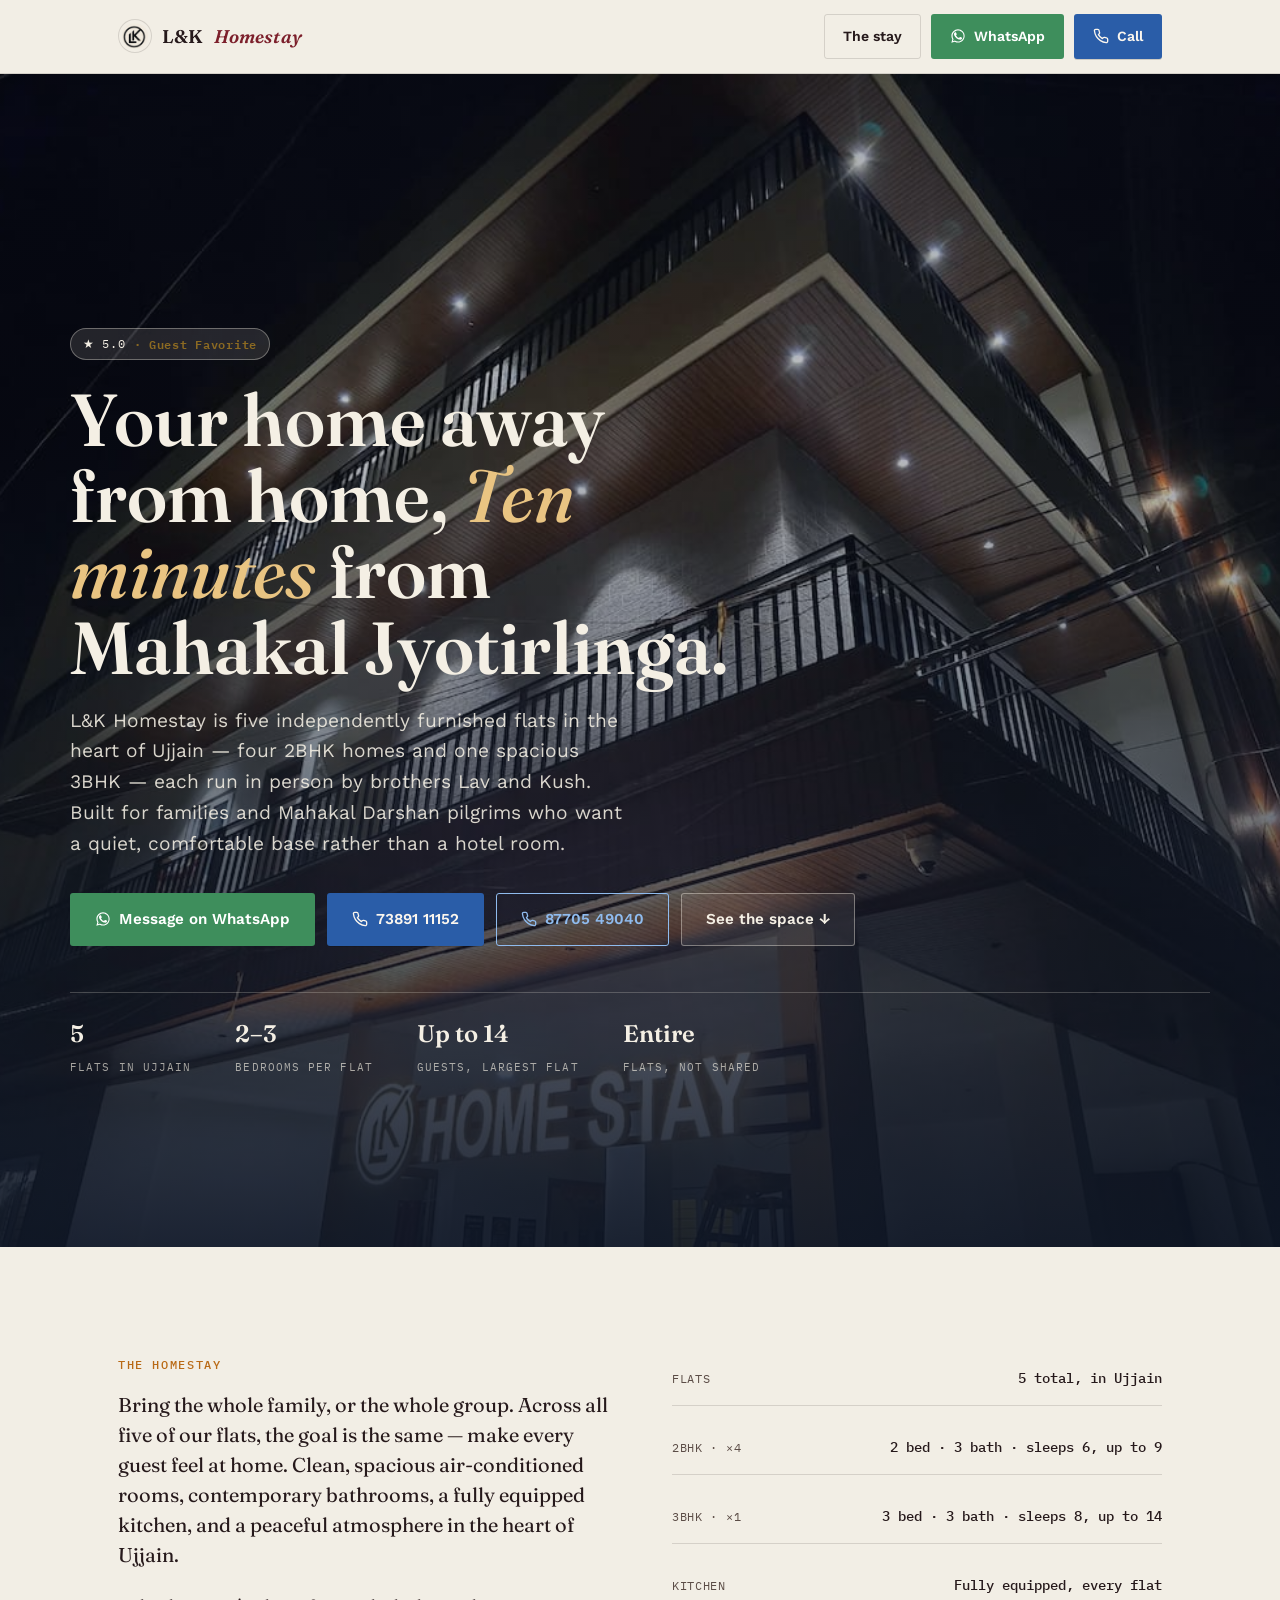
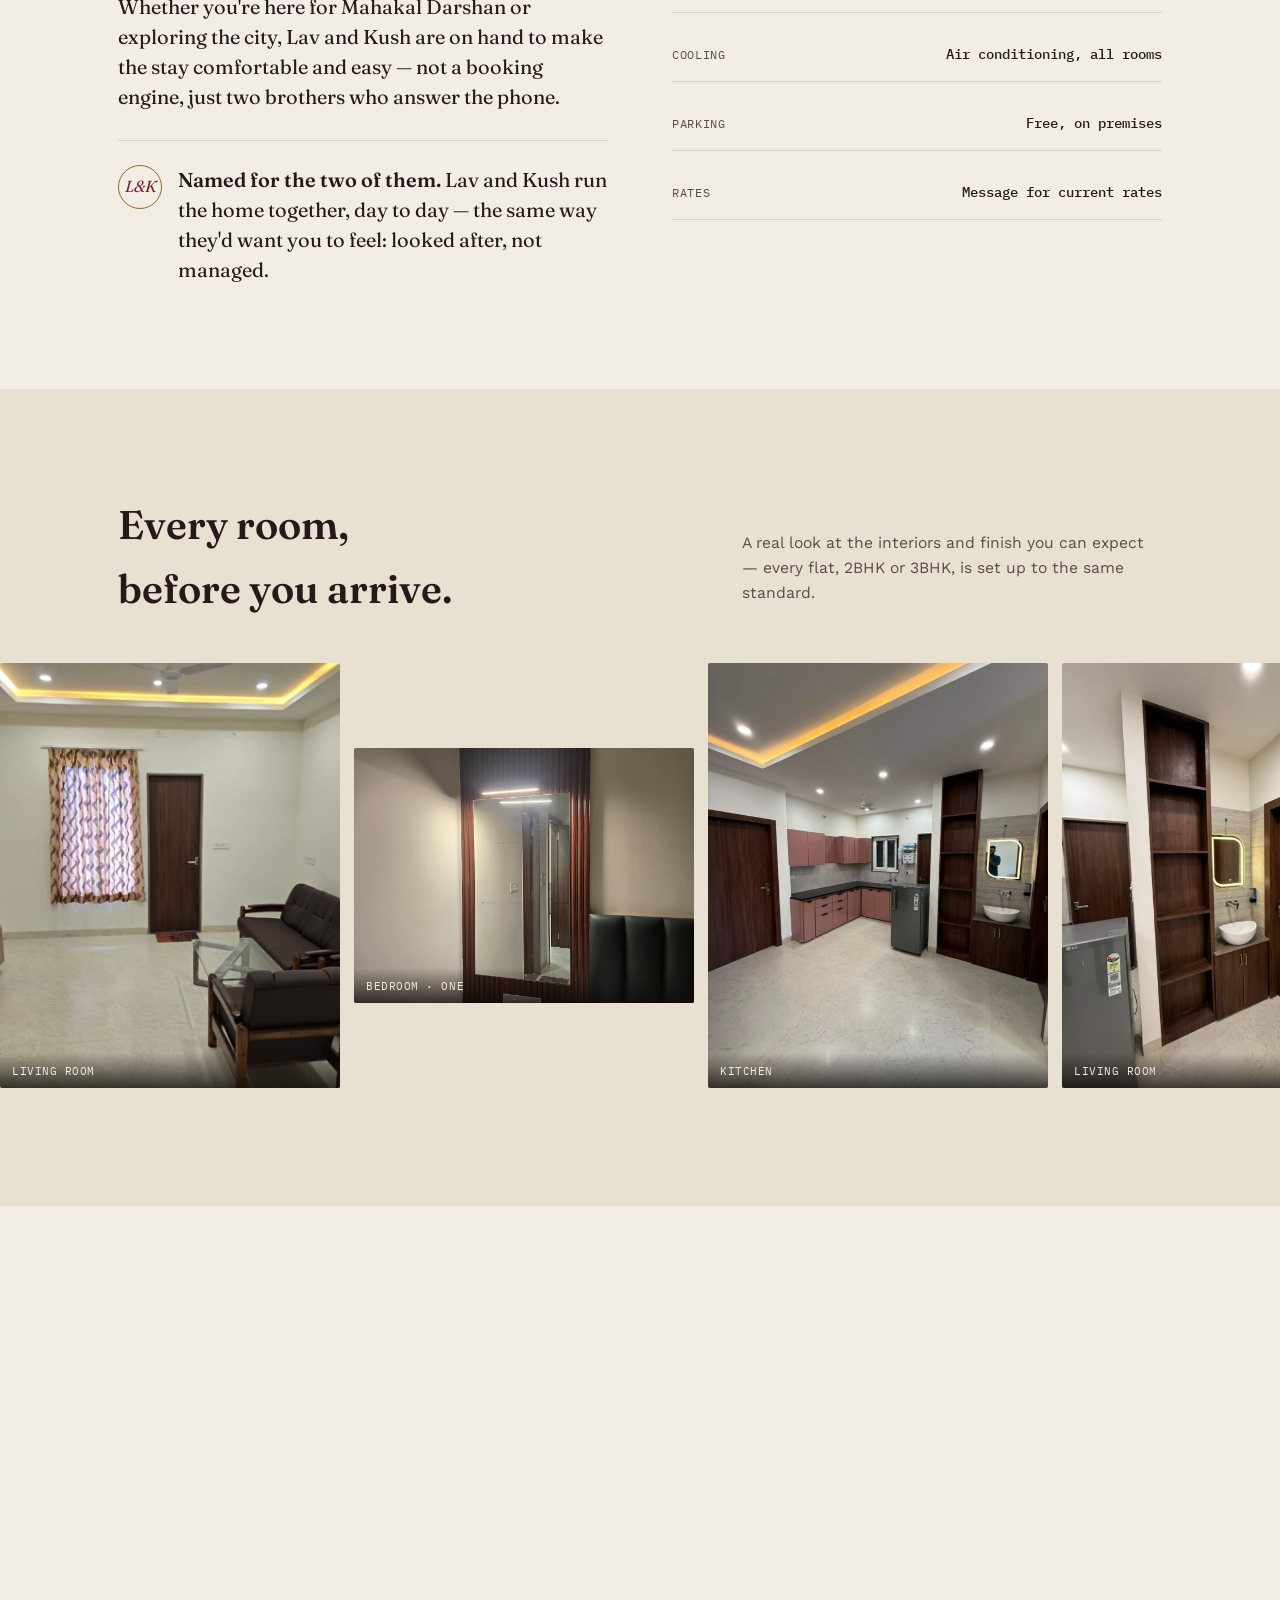
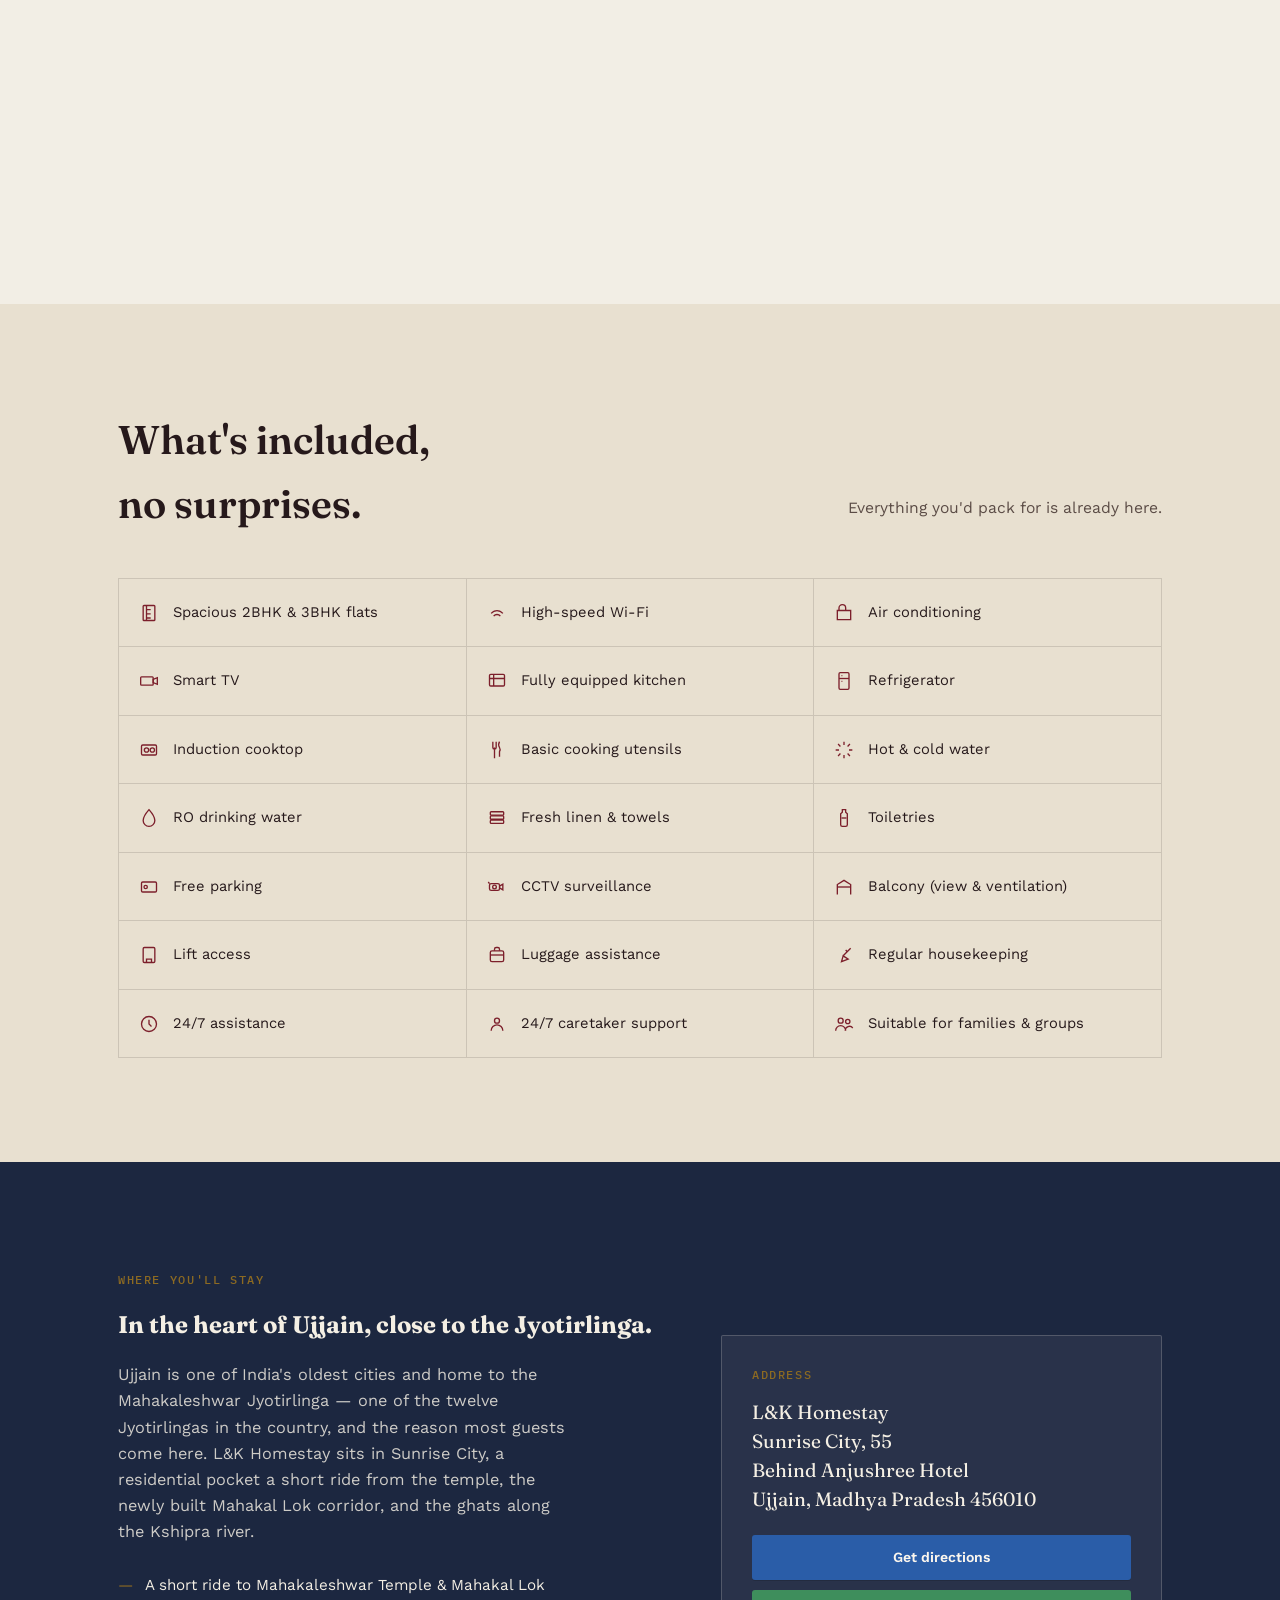
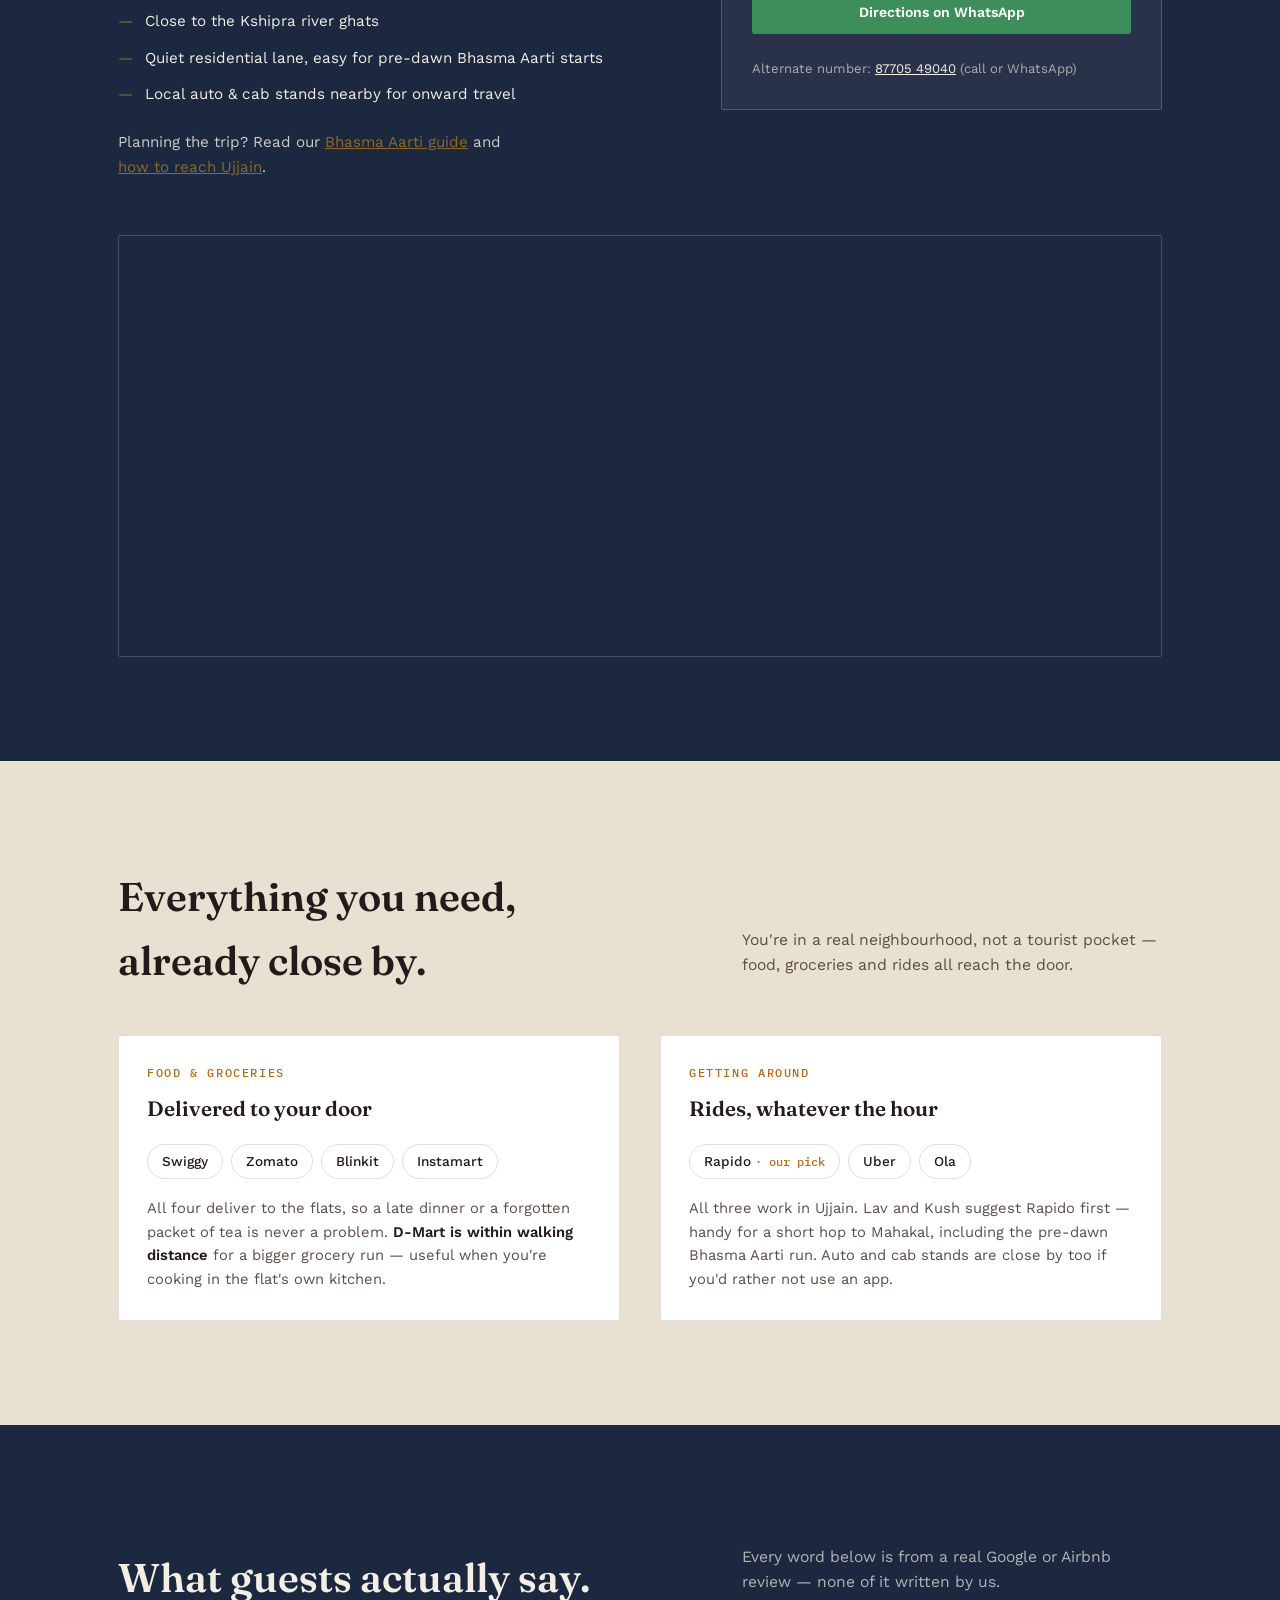
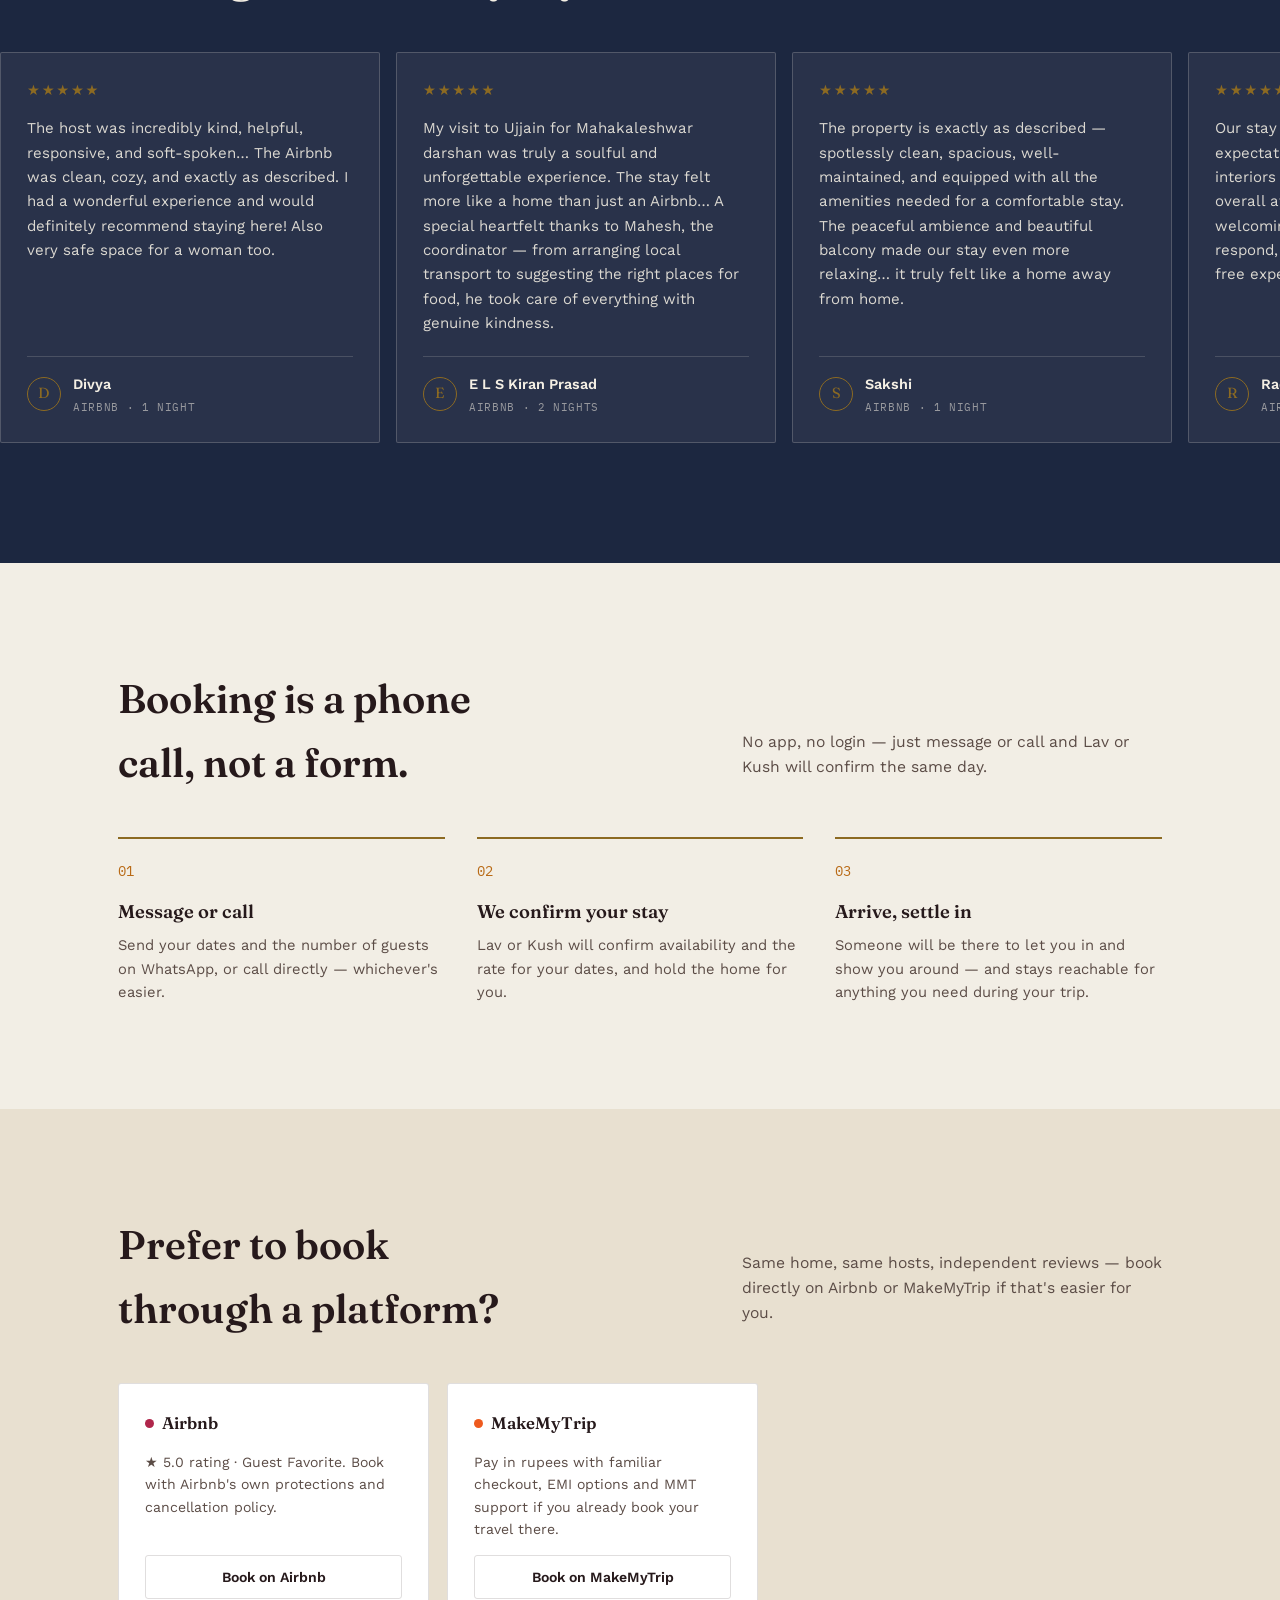
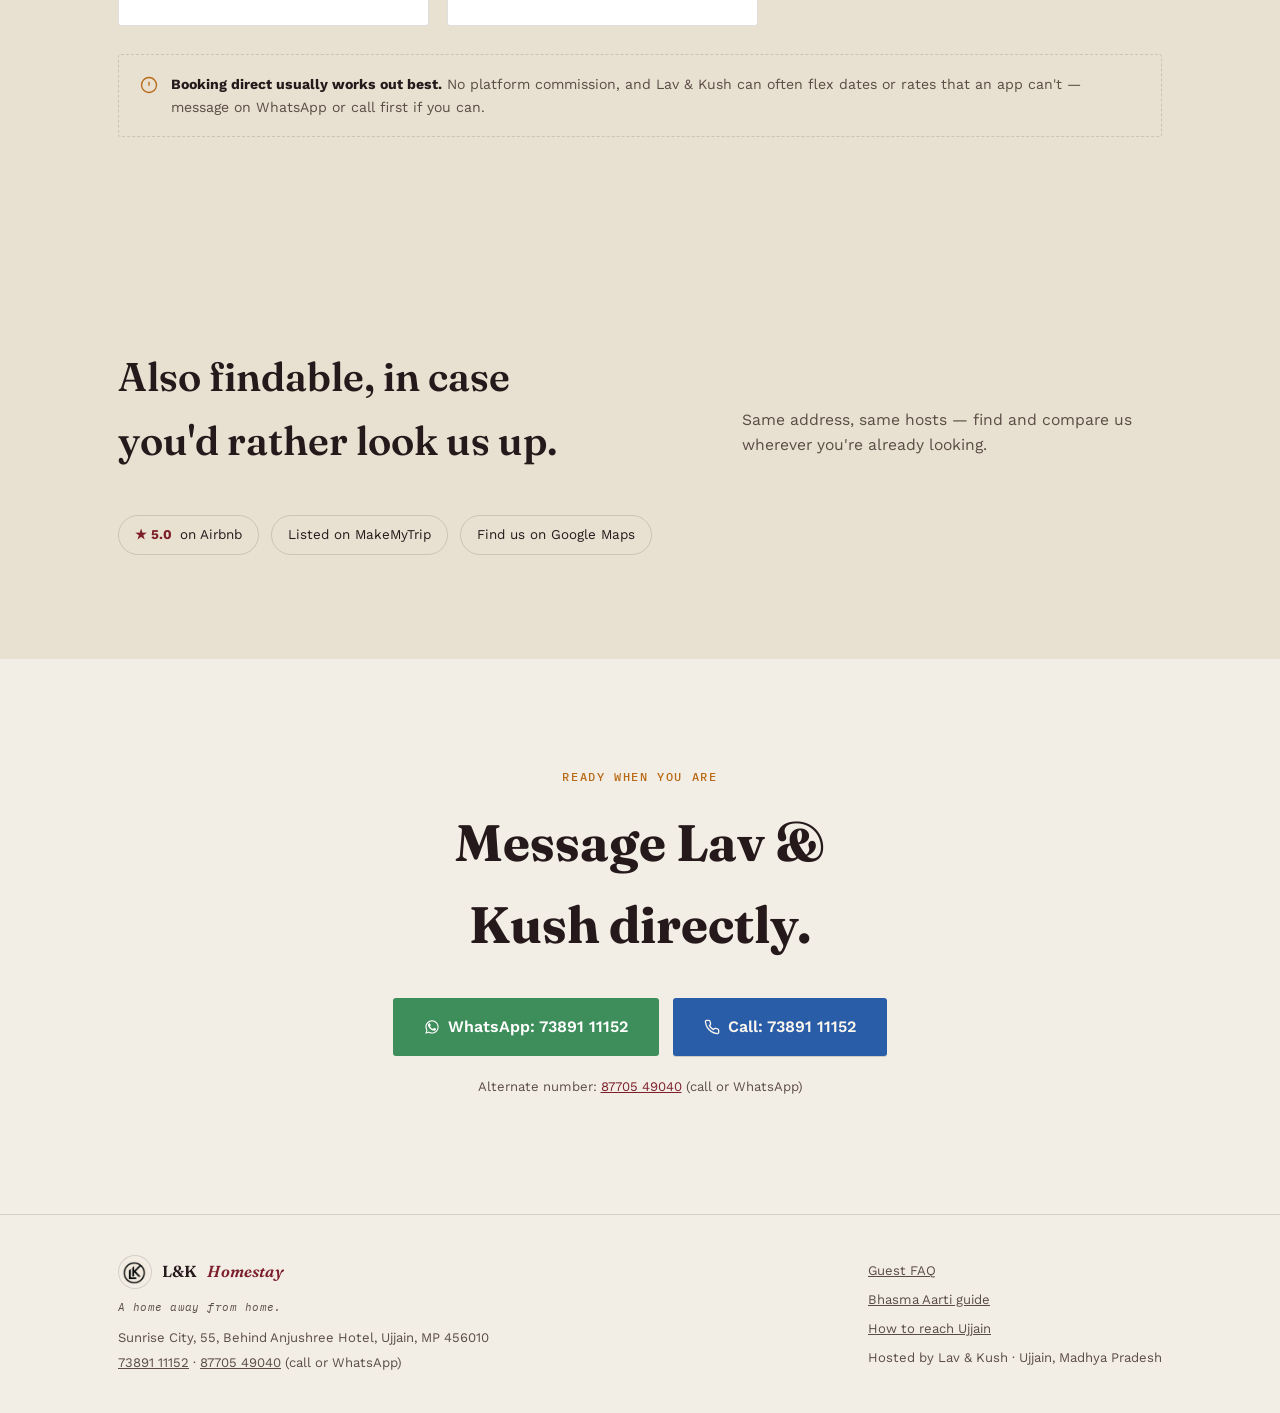
==== index.html @ 4f743f9e "Add three content pages targeting long-tail search The single-page site could only compete for one q" ====
<!doctype html>
<html lang="en">
<head>
<meta charset="UTF-8">
<meta name="viewport" content="width=device-width, initial-scale=1">

<!-- Google tag (gtag.js) — one loader, both products configured -->
<script async src="https://www.googletagmanager.com/gtag/js?id=G-34TM0DP939"></script>
<script>
  window.dataLayer = window.dataLayer || [];
  function gtag(){dataLayer.push(arguments);}
  gtag('js', new Date());

  gtag('config', 'G-34TM0DP939');   // Google Analytics 4
  gtag('config', 'AW-18284589937'); // Google Ads
</script>

<title>L&amp;K Homestay, Ujjain — 2BHK &amp; 3BHK Stays Near Mahakal</title>
<meta name="description" content="Homestay in Ujjain near Mahakaleshwar Temple. Five furnished 2BHK &amp; 3BHK flats with kitchen, AC and free parking, sleeping up to 14. Call or WhatsApp to book direct.">
<link rel="canonical" href="https://lkhomestay.co.in/">
<meta name="robots" content="index, follow, max-image-preview:large">
<meta property="og:site_name" content="L&amp;K Homestay">
<meta property="og:title" content="L&amp;K Homestay, Ujjain — 2BHK &amp; 3BHK Stays Near Mahakal">
<meta property="og:description" content="A home ten minutes from Mahakal. Five flats — 2BHK &amp; 3BHK — sleeping up to 14. Message on WhatsApp or call to book.">
<meta property="og:image" content="https://lkhomestay.co.in/images/hero.jpg">
<meta property="og:url" content="https://lkhomestay.co.in/">
<meta property="og:type" content="website">
<meta name="twitter:card" content="summary_large_image">
<meta name="twitter:title" content="L&amp;K Homestay, Ujjain — 2BHK &amp; 3BHK Stays Near Mahakal">
<meta name="twitter:description" content="Five furnished flats near Mahakaleshwar Temple, sleeping up to 14. Call or WhatsApp to book direct.">
<meta name="twitter:image" content="https://lkhomestay.co.in/images/hero.jpg">
<link rel="icon" type="image/png" href="images/favicon.png">
<script type="application/ld+json">
{
  "@context": "https://schema.org",
  "@type": "LodgingBusiness",
  "@id": "https://lkhomestay.co.in/#business",
  "name": "L&K Homestay",
  "description": "Five independently furnished 2BHK and 3BHK flats in the heart of Ujjain, a short ride from the Mahakaleshwar Jyotirlinga, run in person by brothers Lav and Kush.",
  "url": "https://lkhomestay.co.in/",
  "telephone": "+91-73891-11152",
  "image": "https://lkhomestay.co.in/images/hero.jpg",
  "logo": "https://lkhomestay.co.in/images/logo-mark.png",
  "address": {
    "@type": "PostalAddress",
    "streetAddress": "Sunrise City, 55, Behind Anjushree Hotel",
    "addressLocality": "Ujjain",
    "addressRegion": "Madhya Pradesh",
    "postalCode": "456010",
    "addressCountry": "IN"
  },
  "petsAllowed": false,
  "numberOfRooms": 5,
  "amenityFeature": [
    { "@type": "LocationFeatureSpecification", "name": "Free WiFi", "value": true },
    { "@type": "LocationFeatureSpecification", "name": "Air conditioning", "value": true },
    { "@type": "LocationFeatureSpecification", "name": "Free parking", "value": true },
    { "@type": "LocationFeatureSpecification", "name": "Fully equipped kitchen", "value": true },
    { "@type": "LocationFeatureSpecification", "name": "Lift access", "value": true },
    { "@type": "LocationFeatureSpecification", "name": "Balcony", "value": true },
    { "@type": "LocationFeatureSpecification", "name": "CCTV surveillance", "value": true },
    { "@type": "LocationFeatureSpecification", "name": "24/7 caretaker support", "value": true }
  ],
  "sameAs": [
    "https://www.airbnb.co.in/rooms/1720204935359673764",
    "https://www.makemytrip.com/hotels/l_k_homestay-details-ujjain.html"
  ]
}
</script>
<link rel="preconnect" href="https://fonts.googleapis.com">
<link rel="preconnect" href="https://fonts.gstatic.com" crossorigin>
<link rel="stylesheet" href="https://fonts.googleapis.com/css2?family=Fraunces:ital,opsz,wght@0,9..144,400;0,9..144,600;0,9..144,700;1,9..144,500&family=Work+Sans:wght@400;500;600;700&family=IBM+Plex+Mono:wght@400;500&display=swap">
<link rel="stylesheet" href="styles.css">
</head>
<body>

<div class="topbar">
  <div class="wrap">
    <div class="brand"><img src="images/logo-mark.png" alt="" width="34" height="34">L&amp;K <em>Homestay</em></div>
    <nav>
      <a class="btn btn-ghost" href="#stay">The stay</a>
      <a class="btn btn-wa" href="https://wa.me/917389111152?text=Hi%20Lav%20%26%20Kush%2C%20I%27d%20like%20to%20check%20availability%20at%20L%26K%20Homestay" target="_blank" rel="noopener">
        <svg viewBox="0 0 24 24" fill="currentColor" aria-hidden="true"><path d="M17.472 14.382c-.297-.149-1.758-.867-2.03-.967-.273-.099-.471-.148-.67.15-.197.297-.767.966-.94 1.164-.173.199-.347.223-.644.075-.297-.15-1.255-.463-2.39-1.475-.883-.788-1.48-1.761-1.653-2.059-.173-.297-.018-.458.13-.606.134-.133.298-.347.446-.52.149-.174.198-.298.298-.497.099-.198.05-.371-.025-.52-.075-.149-.669-1.612-.916-2.207-.242-.579-.487-.5-.669-.51-.173-.008-.371-.01-.57-.01-.198 0-.52.074-.792.372-.272.297-1.04 1.016-1.04 2.479 0 1.462 1.065 2.875 1.213 3.074.149.198 2.096 3.2 5.077 4.487.709.306 1.262.489 1.694.625.712.227 1.36.195 1.871.118.571-.085 1.758-.719 2.006-1.413.248-.694.248-1.289.173-1.413-.074-.124-.272-.198-.57-.347z"/><path d="M12.04 2C6.58 2 2.13 6.45 2.13 11.91c0 1.81.48 3.55 1.38 5.08L2 22l5.16-1.48a9.9 9.9 0 0 0 4.88 1.28h.004c5.46 0 9.91-4.45 9.91-9.91C21.95 6.45 17.5 2 12.04 2zm0 18.13h-.003a8.2 8.2 0 0 1-4.19-1.15l-.3-.18-3.11.89.9-3.04-.2-.32a8.2 8.2 0 0 1-1.26-4.42c0-4.55 3.7-8.25 8.26-8.25 2.2 0 4.28.86 5.84 2.42a8.2 8.2 0 0 1 2.42 5.84c0 4.55-3.71 8.26-8.27 8.26z"/></svg>
        WhatsApp
      </a>
      <a class="btn btn-call" href="tel:+917389111152">
        <svg viewBox="0 0 24 24" fill="none" stroke="currentColor" stroke-width="2" stroke-linecap="round" stroke-linejoin="round" aria-hidden="true"><path d="M22 16.92v3a2 2 0 0 1-2.18 2 19.79 19.79 0 0 1-8.63-3.07 19.5 19.5 0 0 1-6-6 19.79 19.79 0 0 1-3.07-8.67A2 2 0 0 1 4.11 2h3a2 2 0 0 1 2 1.72c.127.96.361 1.903.7 2.81a2 2 0 0 1-.45 2.11L8.09 9.91a16 16 0 0 0 6 6l1.27-1.27a2 2 0 0 1 2.11-.45c.907.339 1.85.573 2.81.7A2 2 0 0 1 22 16.92z"/></svg>
        Call
      </a>
    </nav>
  </div>
</div>

<section class="hero">
  <div class="frame"><img src="images/hero.jpg" alt="L&amp;K Homestay exterior, Ujjain" width="1200" height="900"></div>
  <div class="wrap hero-inner">
    <span class="hero-badge">★ 5.0 <b>&middot; Guest Favorite</b></span>
    <h1>Your home away from home, <em>Ten minutes</em> from Mahakal Jyotirlinga.</h1>
    <p class="lede">L&amp;K Homestay is five independently furnished flats in the heart of Ujjain &mdash; four 2BHK homes and one spacious 3BHK &mdash; each run in person by brothers Lav and Kush. Built for families and Mahakal Darshan pilgrims who want a quiet, comfortable base rather than a hotel room.</p>
    <div class="hero-ctas">
      <a class="btn btn-wa" href="https://wa.me/917389111152?text=Hi%20Lav%20%26%20Kush%2C%20I%27d%20like%20to%20check%20availability%20at%20L%26K%20Homestay" target="_blank" rel="noopener">
        <svg viewBox="0 0 24 24" fill="currentColor" aria-hidden="true"><path d="M17.472 14.382c-.297-.149-1.758-.867-2.03-.967-.273-.099-.471-.148-.67.15-.197.297-.767.966-.94 1.164-.173.199-.347.223-.644.075-.297-.15-1.255-.463-2.39-1.475-.883-.788-1.48-1.761-1.653-2.059-.173-.297-.018-.458.13-.606.134-.133.298-.347.446-.52.149-.174.198-.298.298-.497.099-.198.05-.371-.025-.52-.075-.149-.669-1.612-.916-2.207-.242-.579-.487-.5-.669-.51-.173-.008-.371-.01-.57-.01-.198 0-.52.074-.792.372-.272.297-1.04 1.016-1.04 2.479 0 1.462 1.065 2.875 1.213 3.074.149.198 2.096 3.2 5.077 4.487.709.306 1.262.489 1.694.625.712.227 1.36.195 1.871.118.571-.085 1.758-.719 2.006-1.413.248-.694.248-1.289.173-1.413-.074-.124-.272-.198-.57-.347z"/><path d="M12.04 2C6.58 2 2.13 6.45 2.13 11.91c0 1.81.48 3.55 1.38 5.08L2 22l5.16-1.48a9.9 9.9 0 0 0 4.88 1.28h.004c5.46 0 9.91-4.45 9.91-9.91C21.95 6.45 17.5 2 12.04 2zm0 18.13h-.003a8.2 8.2 0 0 1-4.19-1.15l-.3-.18-3.11.89.9-3.04-.2-.32a8.2 8.2 0 0 1-1.26-4.42c0-4.55 3.7-8.25 8.26-8.25 2.2 0 4.28.86 5.84 2.42a8.2 8.2 0 0 1 2.42 5.84c0 4.55-3.71 8.26-8.27 8.26z"/></svg>
        Message on WhatsApp
      </a>
      <a class="btn btn-call" href="tel:+917389111152">
        <svg viewBox="0 0 24 24" fill="none" stroke="currentColor" stroke-width="2" stroke-linecap="round" stroke-linejoin="round" aria-hidden="true"><path d="M22 16.92v3a2 2 0 0 1-2.18 2 19.79 19.79 0 0 1-8.63-3.07 19.5 19.5 0 0 1-6-6 19.79 19.79 0 0 1-3.07-8.67A2 2 0 0 1 4.11 2h3a2 2 0 0 1 2 1.72c.127.96.361 1.903.7 2.81a2 2 0 0 1-.45 2.11L8.09 9.91a16 16 0 0 0 6 6l1.27-1.27a2 2 0 0 1 2.11-.45c.907.339 1.85.573 2.81.7A2 2 0 0 1 22 16.92z"/></svg>
        73891 11152
      </a>
      <a class="btn btn-call-alt" href="tel:+918770549040">
        <svg viewBox="0 0 24 24" fill="none" stroke="currentColor" stroke-width="2" stroke-linecap="round" stroke-linejoin="round" aria-hidden="true"><path d="M22 16.92v3a2 2 0 0 1-2.18 2 19.79 19.79 0 0 1-8.63-3.07 19.5 19.5 0 0 1-6-6 19.79 19.79 0 0 1-3.07-8.67A2 2 0 0 1 4.11 2h3a2 2 0 0 1 2 1.72c.127.96.361 1.903.7 2.81a2 2 0 0 1-.45 2.11L8.09 9.91a16 16 0 0 0 6 6l1.27-1.27a2 2 0 0 1 2.11-.45c.907.339 1.85.573 2.81.7A2 2 0 0 1 22 16.92z"/></svg>
        87705 49040
      </a>
      <a class="btn btn-ghost" href="#stay">See the space &darr;</a>
    </div>
    <div class="hero-meta">
      <div class="stat"><b>5</b><span>Flats in Ujjain</span></div>
      <div class="stat"><b>2&ndash;3</b><span>Bedrooms per flat</span></div>
      <div class="stat"><b>Up to 14</b><span>Guests, largest flat</span></div>
      <div class="stat"><b>Entire</b><span>Flats, not shared</span></div>
    </div>
  </div>
</section>

<section id="stay">
  <div class="wrap">
    <div class="intro-grid">
      <div class="lede-col" data-reveal>
        <span class="eyebrow">The homestay</span>
        <p style="margin-top:14px;">Bring the whole family, or the whole group. Across all five of our flats, the goal is the same &mdash; make every guest feel at home. Clean, spacious air-conditioned rooms, contemporary bathrooms, a fully equipped kitchen, and a peaceful atmosphere in the heart of Ujjain.</p>
        <p>Whether you're here for Mahakal Darshan or exploring the city, Lav and Kush are on hand to make the stay comfortable and easy &mdash; not a booking engine, just two brothers who answer the phone.</p>
        <div class="twin-note">
          <div class="twin-glyph">L&amp;K</div>
          <p><b>Named for the two of them.</b> Lav and Kush run the home together, day to day &mdash; the same way they'd want you to feel: looked after, not managed.</p>
        </div>
      </div>
      <div class="facts-col" data-reveal>
        <div class="fact-row"><span>Flats</span><span>5 total, in Ujjain</span></div>
        <div class="fact-row"><span>2BHK &middot; &times;4</span><span>2 bed &middot; 3 bath &middot; sleeps 6, up to 9</span></div>
        <div class="fact-row"><span>3BHK &middot; &times;1</span><span>3 bed &middot; 3 bath &middot; sleeps 8, up to 14</span></div>
        <div class="fact-row"><span>Kitchen</span><span>Fully equipped, every flat</span></div>
        <div class="fact-row"><span>Cooling</span><span>Air conditioning, all rooms</span></div>
        <div class="fact-row"><span>Parking</span><span>Free, on premises</span></div>
        <div class="fact-row"><span>Rates</span><span>Message for current rates</span></div>
      </div>
    </div>
  </div>
</section>

<section class="band-stone">
  <div class="wrap">
    <div class="section-head" data-reveal>
      <h2>Every room, before you arrive.</h2>
      <p>A real look at the interiors and finish you can expect &mdash; every flat, 2BHK or 3BHK, is set up to the same standard.</p>
    </div>
  </div>
  <div class="filmstrip" data-reveal>
    <figure class="frame"><img src="images/living1.jpg" alt="Living room seating area" loading="lazy"><figcaption>Living room</figcaption></figure>
    <figure class="frame"><img src="images/bedroom1a.jpg" alt="Primary bedroom" loading="lazy"><figcaption>Bedroom &middot; one</figcaption></figure>
    <figure class="frame"><img src="images/kitchen.jpg" alt="Fully equipped kitchen" loading="lazy"><figcaption>Kitchen</figcaption></figure>
    <figure class="frame"><img src="images/living2.jpg" alt="Living room, second angle" loading="lazy"><figcaption>Living room</figcaption></figure>
    <figure class="frame"><img src="images/bedroom2a.jpg" alt="Second bedroom" loading="lazy"><figcaption>Bedroom &middot; two</figcaption></figure>
    <figure class="frame"><img src="images/bath1.jpg" alt="Contemporary bathroom" loading="lazy"><figcaption>Bathroom</figcaption></figure>
    <figure class="frame"><img src="images/balcony1.jpg" alt="Balcony" loading="lazy"><figcaption>Balcony</figcaption></figure>
    <figure class="frame"><img src="images/exterior1.jpg" alt="Building exterior" loading="lazy"><figcaption>Exterior</figcaption></figure>
    <figure class="frame"><img src="images/living3.jpg" alt="Living room, third angle" loading="lazy"><figcaption>Living room</figcaption></figure>
    <figure class="frame"><img src="images/bath2.jpg" alt="Second bathroom" loading="lazy"><figcaption>Bathroom</figcaption></figure>
    <figure class="frame"><img src="images/balcony2.jpg" alt="Balcony, second angle" loading="lazy"><figcaption>Balcony</figcaption></figure>
    <figure class="frame"><img src="images/exterior2.jpg" alt="Building exterior, second angle" loading="lazy"><figcaption>Exterior</figcaption></figure>
  </div>
</section>

<section>
  <div class="wrap">
    <div class="section-head" data-reveal>
      <h2>Two flat types, five homes.</h2>
      <p>Every flat is fully private &mdash; no shared walls, no shared kitchen. Room-darkening blinds and fresh linen throughout, for the early Bhasma Aarti risers.</p>
    </div>
    <div class="room-pair">
      <div class="room-card" data-reveal>
        <div class="room-card-top">
          <div class="flat-badge">2BHK</div>
          <span class="eyebrow">&times;4 available</span>
        </div>
        <h3>Comfortable for families</h3>
        <p class="spec">2 bedrooms &middot; 3 bathrooms &middot; sleeps 6, up to 9</p>
        <p class="desc">Our most-booked layout &mdash; two private bedrooms, three full bathrooms, and a real kitchen and living room. Ideal for a family of four to six.</p>
      </div>
      <div class="room-card" data-reveal>
        <div class="room-card-top">
          <div class="flat-badge">3BHK</div>
          <span class="eyebrow">1 available</span>
        </div>
        <h3>Room for the whole group</h3>
        <p class="spec">3 bedrooms &middot; 3 bathrooms &middot; sleeps 8, up to 14</p>
        <p class="desc">Our largest flat, built for bigger families or groups travelling together for Darshan &mdash; three bedrooms and three bathrooms under one roof.</p>
      </div>
    </div>
  </div>
</section>

<section class="band-stone">
  <div class="wrap">
    <div class="section-head" data-reveal>
      <h2>What's included, no surprises.</h2>
      <p>Everything you'd pack for is already here.</p>
    </div>
    <div class="amenity-grid" data-reveal>
      <div class="amenity"><svg viewBox="0 0 24 24" fill="none" stroke="currentColor" stroke-width="1.6"><rect x="5" y="3" width="14" height="18" rx="1"/><path d="M9 3v18M9 8h5M9 13h5M9 18h5"/></svg><span>Spacious 2BHK &amp; 3BHK flats</span></div>
      <div class="amenity"><svg viewBox="0 0 24 24" fill="none" stroke="currentColor" stroke-width="1.6"><path d="M5 12.5a9 9 0 0 1 14 0M8 15.8a5 5 0 0 1 8 0M12 19h.01"/></svg><span>High-speed Wi-Fi</span></div>
      <div class="amenity"><svg viewBox="0 0 24 24" fill="none" stroke="currentColor" stroke-width="1.6"><path d="M6 9V6a4 4 0 0 1 8 0v3M4 9h16v11H4z"/></svg><span>Air conditioning</span></div>
      <div class="amenity"><svg viewBox="0 0 24 24" fill="none" stroke="currentColor" stroke-width="1.6"><rect x="2" y="7" width="15" height="10" rx="1"/><path d="M17 10l5-2v8l-5-2z"/></svg><span>Smart TV</span></div>
      <div class="amenity"><svg viewBox="0 0 24 24" fill="none" stroke="currentColor" stroke-width="1.6"><rect x="3" y="4" width="18" height="14" rx="1.5"/><path d="M3 9h18M8 4v14"/></svg><span>Fully equipped kitchen</span></div>
      <div class="amenity"><svg viewBox="0 0 24 24" fill="none" stroke="currentColor" stroke-width="1.6"><rect x="6" y="2" width="12" height="20" rx="1.5"/><path d="M6 9h12"/><path d="M9 5.5h1M9 12.5h1"/></svg><span>Refrigerator</span></div>
      <div class="amenity"><svg viewBox="0 0 24 24" fill="none" stroke="currentColor" stroke-width="1.6"><rect x="3" y="6" width="18" height="12" rx="1.5"/><circle cx="9" cy="12" r="2.6"/><circle cx="16" cy="12" r="2.6"/></svg><span>Induction cooktop</span></div>
      <div class="amenity"><svg viewBox="0 0 24 24" fill="none" stroke="currentColor" stroke-width="1.6"><path d="M7 2v7a2 2 0 0 0 4 0V2M9 9v13"/><path d="M15 2c-1.2 2.2-1.2 5 0 7s1.2 3 0 5v6"/></svg><span>Basic cooking utensils</span></div>
      <div class="amenity"><svg viewBox="0 0 24 24" fill="none" stroke="currentColor" stroke-width="1.6"><path d="M12 2v4M12 18v4M4.9 4.9l2.8 2.8M16.3 16.3l2.8 2.8M2 12h4M18 12h4M4.9 19.1l2.8-2.8M16.3 7.7l2.8-2.8"/></svg><span>Hot &amp; cold water</span></div>
      <div class="amenity"><svg viewBox="0 0 24 24" fill="none" stroke="currentColor" stroke-width="1.6"><path d="M12 2s7 8 7 13a7 7 0 0 1-14 0c0-5 7-13 7-13z"/></svg><span>RO drinking water</span></div>
      <div class="amenity"><svg viewBox="0 0 24 24" fill="none" stroke="currentColor" stroke-width="1.6"><rect x="4" y="14.5" width="16" height="4" rx="1"/><rect x="4" y="9.5" width="16" height="4" rx="1"/><rect x="4" y="4.5" width="16" height="4" rx="1"/></svg><span>Fresh linen &amp; towels</span></div>
      <div class="amenity"><svg viewBox="0 0 24 24" fill="none" stroke="currentColor" stroke-width="1.6"><path d="M10 2h4v3l2 2v13a2 2 0 0 1-2 2h-4a2 2 0 0 1-2-2V7l2-2z"/><path d="M9 12h6"/></svg><span>Toiletries</span></div>
      <div class="amenity"><svg viewBox="0 0 24 24" fill="none" stroke="currentColor" stroke-width="1.6"><rect x="3" y="6" width="18" height="12" rx="1.5"/><circle cx="8" cy="12" r="2"/></svg><span>Free parking</span></div>
      <div class="amenity"><svg viewBox="0 0 24 24" fill="none" stroke="currentColor" stroke-width="1.6"><rect x="3" y="8" width="12" height="8" rx="2"/><circle cx="9" cy="12" r="2.2"/><path d="M15 11l4-2.5v7L15 13M3 8L1.5 6"/></svg><span>CCTV surveillance</span></div>
      <div class="amenity"><svg viewBox="0 0 24 24" fill="none" stroke="currentColor" stroke-width="1.6"><path d="M4 21V9l8-5 8 5v12"/><path d="M4 12h16"/></svg><span>Balcony (view &amp; ventilation)</span></div>
      <div class="amenity"><svg viewBox="0 0 24 24" fill="none" stroke="currentColor" stroke-width="1.6"><rect x="5" y="3" width="14" height="18" rx="1.5"/><path d="M9 21v-4h6v4"/></svg><span>Lift access</span></div>
      <div class="amenity"><svg viewBox="0 0 24 24" fill="none" stroke="currentColor" stroke-width="1.6"><rect x="4" y="7" width="16" height="13" rx="2"/><path d="M9 7V5a2 2 0 0 1 2-2h2a2 2 0 0 1 2 2v2"/><path d="M4 12h16"/></svg><span>Luggage assistance</span></div>
      <div class="amenity"><svg viewBox="0 0 24 24" fill="none" stroke="currentColor" stroke-width="1.6"><path d="M20 4l-9 9"/><path d="M11 13l-2 7 8-3z"/><path d="M14 6l2 2"/></svg><span>Regular housekeeping</span></div>
      <div class="amenity"><svg viewBox="0 0 24 24" fill="none" stroke="currentColor" stroke-width="1.6"><circle cx="12" cy="12" r="9"/><path d="M12 7v5l3 3"/></svg><span>24/7 assistance</span></div>
      <div class="amenity"><svg viewBox="0 0 24 24" fill="none" stroke="currentColor" stroke-width="1.6"><circle cx="12" cy="8" r="3"/><path d="M5 20a7 7 0 0 1 14 0"/></svg><span>24/7 caretaker support</span></div>
      <div class="amenity"><svg viewBox="0 0 24 24" fill="none" stroke="currentColor" stroke-width="1.6"><circle cx="8" cy="8" r="3"/><circle cx="16.5" cy="9" r="2.6"/><path d="M2 20a6 6 0 0 1 12 0M13.5 20a5 5 0 0 1 9-3.2"/></svg><span>Suitable for families &amp; groups</span></div>
    </div>
  </div>
</section>

<section class="band-dusk" id="location">
  <div class="wrap">
    <div class="loc-grid">
      <div class="loc-copy" data-reveal>
        <span class="eyebrow on-dusk">Where you'll stay</span>
        <h2 style="margin-top:14px; color:var(--dusk-ink);">In the heart of Ujjain, close to the Jyotirlinga.</h2>
        <p style="margin-top:18px;">Ujjain is one of India's oldest cities and home to the Mahakaleshwar Jyotirlinga &mdash; one of the twelve Jyotirlingas in the country, and the reason most guests come here. L&amp;K Homestay sits in Sunrise City, a residential pocket a short ride from the temple, the newly built Mahakal Lok corridor, and the ghats along the Kshipra river.</p>
        <ul class="loc-list">
          <li>A short ride to Mahakaleshwar Temple &amp; Mahakal Lok</li>
          <li>Close to the Kshipra river ghats</li>
          <li>Quiet residential lane, easy for pre-dawn Bhasma Aarti starts</li>
          <li>Local auto &amp; cab stands nearby for onward travel</li>
        </ul>
        <p style="margin-top:24px; font-size:0.95rem;">
          Planning the trip? Read our <a href="bhasma-aarti.html" style="color:var(--brass); text-decoration:underline;">Bhasma Aarti guide</a>
          and <a href="how-to-reach-ujjain.html" style="color:var(--brass); text-decoration:underline;">how to reach Ujjain</a>.
        </p>
      </div>
      <div class="addr-card" data-reveal>
        <span class="eyebrow on-dusk">Address</span>
        <address>L&amp;K Homestay<br>Sunrise City, 55<br>Behind Anjushree Hotel<br>Ujjain, Madhya Pradesh 456010</address>
        <a class="btn btn-call" href="https://www.google.com/maps/search/?api=1&query=L%26K+Homestay+Sunrise+City+55+Behind+Anjushree+Hotel+Ujjain+Madhya+Pradesh+456010" target="_blank" rel="noopener">Get directions</a>
        <a class="btn btn-wa wrap-text" href="https://wa.me/917389111152?text=Hi%2C%20could%20you%20share%20directions%20to%20L%26K%20Homestay%3F" target="_blank" rel="noopener">Directions on WhatsApp</a>
        <p style="margin:14px 0 0; font-size:0.82rem; color:rgba(244,239,228,0.65);">Alternate number: <a href="tel:+918770549040" style="color:var(--dusk-ink); text-decoration:underline;">87705 49040</a> (call or WhatsApp)</p>
      </div>
    </div>
    <div class="map-frame" data-reveal>
      <iframe
        src="https://maps.google.com/maps?q=L%26K%20Homestay%2C%20Sunrise%20City%2C%2055%2C%20Behind%20Anjushree%20Hotel%2C%20Ujjain%2C%20Madhya%20Pradesh%20456010&amp;z=15&amp;output=embed"
        title="Map showing L&amp;K Homestay, Sunrise City, Ujjain"
        loading="lazy"
        referrerpolicy="no-referrer-when-downgrade"></iframe>
    </div>
  </div>
</section>

<section class="band-stone">
  <div class="wrap">
    <div class="section-head" data-reveal>
      <h2>Everything you need, already close by.</h2>
      <p>You're in a real neighbourhood, not a tourist pocket &mdash; food, groceries and rides all reach the door.</p>
    </div>
    <div class="local-grid">
      <div class="local-card" data-reveal>
        <span class="eyebrow">Food &amp; groceries</span>
        <h3>Delivered to your door</h3>
        <ul class="chip-list">
          <li>Swiggy</li>
          <li>Zomato</li>
          <li>Blinkit</li>
          <li>Instamart</li>
        </ul>
        <p>All four deliver to the flats, so a late dinner or a forgotten packet of tea is never a problem. <b>D-Mart is within walking distance</b> for a bigger grocery run &mdash; useful when you're cooking in the flat's own kitchen.</p>
      </div>
      <div class="local-card" data-reveal>
        <span class="eyebrow">Getting around</span>
        <h3>Rides, whatever the hour</h3>
        <ul class="chip-list">
          <li>Rapido <em>&middot; our pick</em></li>
          <li>Uber</li>
          <li>Ola</li>
        </ul>
        <p>All three work in Ujjain. Lav and Kush suggest Rapido first &mdash; handy for a short hop to Mahakal, including the pre-dawn Bhasma Aarti run. Auto and cab stands are close by too if you'd rather not use an app.</p>
      </div>
    </div>
  </div>
</section>

<section class="band-dusk" id="reviews">
  <div class="wrap">
    <div class="section-head" data-reveal>
      <h2 style="color:var(--dusk-ink);">What guests actually say.</h2>
      <p>Every word below is from a real Google or Airbnb review &mdash; none of it written by us.</p>
    </div>
  </div>
  <div class="review-strip" data-reveal>

      <figure class="review-card">
        <div class="stars" aria-label="5 out of 5 stars">★★★★★</div>
        <blockquote>We came from Hyderabad to visit the Mahakal Temple, and this stay was absolutely worth it! The property is just 10&ndash;15 minutes from the temple, very clean, spacious, and budget-friendly. The fully equipped kitchen was a big plus&hellip; A special thanks to the owner for responding to us early in the morning when we were struggling to find accommodation.</blockquote>
        <figcaption><span class="who">S</span><span><b>Sanjana Nayak</b><em>Google &middot; family holiday</em></span></figcaption>
      </figure>

      <figure class="review-card">
        <div class="stars" aria-label="5 out of 5 stars">★★★★★</div>
        <blockquote>The place was exceptionally clean, well-maintained, and very comfortable&hellip; The location is also excellent &mdash; just about 12 minutes from Mahakaleshwar Temple and very close to public transportation. A special thanks to the hosts, the twins, especially Kush. He was incredibly kind, understanding, and accommodating.</blockquote>
        <figcaption><span class="who">K</span><span><b>Kanna</b><em>Airbnb &middot; 2 nights</em></span></figcaption>
      </figure>

      <figure class="review-card">
        <div class="stars" aria-label="5 out of 5 stars">★★★★★</div>
        <blockquote>The host was incredibly kind, helpful, responsive, and soft-spoken&hellip; The Airbnb was clean, cozy, and exactly as described. I had a wonderful experience and would definitely recommend staying here! Also very safe space for a woman too.</blockquote>
        <figcaption><span class="who">D</span><span><b>Divya</b><em>Airbnb &middot; 1 night</em></span></figcaption>
      </figure>

      <figure class="review-card">
        <div class="stars" aria-label="5 out of 5 stars">★★★★★</div>
        <blockquote>My visit to Ujjain for Mahakaleshwar darshan was truly a soulful and unforgettable experience. The stay felt more like a home than just an Airbnb&hellip; A special heartfelt thanks to Mahesh, the coordinator &mdash; from arranging local transport to suggesting the right places for food, he took care of everything with genuine kindness.</blockquote>
        <figcaption><span class="who">E</span><span><b>E L S Kiran Prasad</b><em>Airbnb &middot; 2 nights</em></span></figcaption>
      </figure>

      <figure class="review-card">
        <div class="stars" aria-label="5 out of 5 stars">★★★★★</div>
        <blockquote>The property is exactly as described &mdash; spotlessly clean, spacious, well-maintained, and equipped with all the amenities needed for a comfortable stay. The peaceful ambience and beautiful balcony made our stay even more relaxing&hellip; it truly felt like a home away from home.</blockquote>
        <figcaption><span class="who">S</span><span><b>Sakshi</b><em>Airbnb &middot; 1 night</em></span></figcaption>
      </figure>

      <figure class="review-card">
        <div class="stars" aria-label="5 out of 5 stars">★★★★★</div>
        <blockquote>Our stay at L&amp;K Homestay exceeded our expectations. The rooms were spacious, the interiors were tastefully done, and the overall atmosphere was calm and welcoming&hellip; The host was friendly, quick to respond, and made sure we had a hassle-free experience from check-in to check-out.</blockquote>
        <figcaption><span class="who">R</span><span><b>Radhika</b><em>Airbnb &middot; 1 night</em></span></figcaption>
      </figure>

      <figure class="review-card">
        <div class="stars" aria-label="5 out of 5 stars">★★★★★</div>
        <blockquote>Our stay was absolutely wonderful. The place was spotless, comfortable, and exactly as described. The host was responsive, welcoming, and made the entire experience seamless. We truly felt at home and would happily stay here again.</blockquote>
        <figcaption><span class="who">N</span><span><b>Neelansh Khetan</b><em>Google review</em></span></figcaption>
      </figure>

      <figure class="review-card">
        <div class="stars" aria-label="5 out of 5 stars">★★★★★</div>
        <blockquote>We had a great stay! The place was clean, spacious, and more than big enough for us. The host was super nice, helpful, and went above and beyond to make our stay comfortable. They even helped us late at night when we needed assistance.</blockquote>
        <figcaption><span class="who">S</span><span><b>Samyak</b><em>Airbnb &middot; 1 night</em></span></figcaption>
      </figure>

      <figure class="review-card">
        <div class="stars" aria-label="5 out of 5 stars">★★★★★</div>
        <blockquote>It was an excellent stay at L&amp;K home stay. Both Luv and Kush are excellent hosts and support your journey from check in to check out with no hassle during overall stay.</blockquote>
        <figcaption><span class="who">U</span><span><b>Ujjwal Tyagi</b><em>Google &middot; family holiday</em></span></figcaption>
      </figure>

      <figure class="review-card">
        <div class="stars" aria-label="5 out of 5 stars">★★★★★</div>
        <blockquote>The stay was very memorable and the hospitality was best as well. The owner's and care taker's behaviour was very helping and friendly. The property is very good, I will highly recommend this to everybody visiting Ujjain.</blockquote>
        <figcaption><span class="who">V</span><span><b>Vrinda Khetan</b><em>Google review</em></span></figcaption>
      </figure>

  </div>
</section>

<section>
  <div class="wrap">
    <div class="section-head" data-reveal>
      <h2>Booking is a phone call, not a form.</h2>
      <p>No app, no login &mdash; just message or call and Lav or Kush will confirm the same day.</p>
    </div>
    <div class="steps" data-reveal>
      <div class="step">
        <span class="num">01</span>
        <h3>Message or call</h3>
        <p>Send your dates and the number of guests on WhatsApp, or call directly &mdash; whichever's easier.</p>
      </div>
      <div class="step">
        <span class="num">02</span>
        <h3>We confirm your stay</h3>
        <p>Lav or Kush will confirm availability and the rate for your dates, and hold the home for you.</p>
      </div>
      <div class="step">
        <span class="num">03</span>
        <h3>Arrive, settle in</h3>
        <p>Someone will be there to let you in and show you around &mdash; and stays reachable for anything you need during your trip.</p>
      </div>
    </div>
  </div>
</section>

<section class="band-stone" id="book-a-platform">
  <div class="wrap">
    <div class="section-head" data-reveal>
      <h2>Prefer to book through a platform?</h2>
      <p>Same home, same hosts, independent reviews &mdash; book directly on Airbnb or MakeMyTrip if that's easier for you.</p>
    </div>
    <div class="platform-grid" data-reveal>
      <div class="platform-card">
        <span class="platform-mark"><span class="dot" style="background:var(--airbnb);"></span>Airbnb</span>
        <p>★ 5.0 rating &middot; Guest Favorite. Book with Airbnb's own protections and cancellation policy.</p>
        <a class="btn btn-ghost" href="https://www.airbnb.co.in/rooms/1720204935359673764" target="_blank" rel="noopener">Book on Airbnb</a>
      </div>
      <div class="platform-card">
        <span class="platform-mark"><span class="dot" style="background:var(--mmt);"></span>MakeMyTrip</span>
        <p>Pay in rupees with familiar checkout, EMI options and MMT support if you already book your travel there.</p>
        <a class="btn btn-ghost" href="https://www.makemytrip.com/hotels/l_k_homestay-details-ujjain.html" target="_blank" rel="noopener">Book on MakeMyTrip</a>
      </div>
    </div>
    <div class="direct-note" data-reveal>
      <svg viewBox="0 0 24 24" fill="none" stroke="currentColor" stroke-width="1.6"><circle cx="12" cy="12" r="9"/><path d="M12 8v5M12 16h.01"/></svg>
      <p><b>Booking direct usually works out best.</b> No platform commission, and Lav &amp; Kush can often flex dates or rates that an app can't &mdash; message on WhatsApp or call first if you can.</p>
    </div>
  </div>
</section>

<section class="band-stone">
  <div class="wrap">
    <div class="section-head" data-reveal>
      <h2>Also findable, in case you'd rather look us up.</h2>
      <p>Same address, same hosts &mdash; find and compare us wherever you're already looking.</p>
    </div>
    <div class="trust-strip" data-reveal>
      <a class="trust-chip" href="https://www.airbnb.co.in/rooms/1720204935359673764" target="_blank" rel="noopener"><b>★ 5.0</b> on Airbnb</a>
      <a class="trust-chip" href="https://www.makemytrip.com/hotels/l_k_homestay-details-ujjain.html" target="_blank" rel="noopener">Listed on MakeMyTrip</a>
      <a class="trust-chip" href="https://www.google.com/maps/search/?api=1&query=L%26K+Homestay+Sunrise+City+55+Behind+Anjushree+Hotel+Ujjain+Madhya+Pradesh+456010" target="_blank" rel="noopener">Find us on Google Maps</a>
    </div>
  </div>
</section>

<section class="final-cta">
  <div class="wrap" data-reveal>
    <span class="eyebrow">Ready when you are</span>
    <h2 style="margin-top:14px;">Message Lav &amp; Kush directly.</h2>
    <div class="cta-row">
      <a class="btn btn-wa" href="https://wa.me/917389111152?text=Hi%20Lav%20%26%20Kush%2C%20I%27d%20like%20to%20check%20availability%20at%20L%26K%20Homestay" target="_blank" rel="noopener">
        <svg viewBox="0 0 24 24" fill="currentColor" aria-hidden="true"><path d="M17.472 14.382c-.297-.149-1.758-.867-2.03-.967-.273-.099-.471-.148-.67.15-.197.297-.767.966-.94 1.164-.173.199-.347.223-.644.075-.297-.15-1.255-.463-2.39-1.475-.883-.788-1.48-1.761-1.653-2.059-.173-.297-.018-.458.13-.606.134-.133.298-.347.446-.52.149-.174.198-.298.298-.497.099-.198.05-.371-.025-.52-.075-.149-.669-1.612-.916-2.207-.242-.579-.487-.5-.669-.51-.173-.008-.371-.01-.57-.01-.198 0-.52.074-.792.372-.272.297-1.04 1.016-1.04 2.479 0 1.462 1.065 2.875 1.213 3.074.149.198 2.096 3.2 5.077 4.487.709.306 1.262.489 1.694.625.712.227 1.36.195 1.871.118.571-.085 1.758-.719 2.006-1.413.248-.694.248-1.289.173-1.413-.074-.124-.272-.198-.57-.347z"/><path d="M12.04 2C6.58 2 2.13 6.45 2.13 11.91c0 1.81.48 3.55 1.38 5.08L2 22l5.16-1.48a9.9 9.9 0 0 0 4.88 1.28h.004c5.46 0 9.91-4.45 9.91-9.91C21.95 6.45 17.5 2 12.04 2zm0 18.13h-.003a8.2 8.2 0 0 1-4.19-1.15l-.3-.18-3.11.89.9-3.04-.2-.32a8.2 8.2 0 0 1-1.26-4.42c0-4.55 3.7-8.25 8.26-8.25 2.2 0 4.28.86 5.84 2.42a8.2 8.2 0 0 1 2.42 5.84c0 4.55-3.71 8.26-8.27 8.26z"/></svg>
        WhatsApp: 73891 11152
      </a>
      <a class="btn btn-call" href="tel:+917389111152">
        <svg viewBox="0 0 24 24" fill="none" stroke="currentColor" stroke-width="2" stroke-linecap="round" stroke-linejoin="round" aria-hidden="true"><path d="M22 16.92v3a2 2 0 0 1-2.18 2 19.79 19.79 0 0 1-8.63-3.07 19.5 19.5 0 0 1-6-6 19.79 19.79 0 0 1-3.07-8.67A2 2 0 0 1 4.11 2h3a2 2 0 0 1 2 1.72c.127.96.361 1.903.7 2.81a2 2 0 0 1-.45 2.11L8.09 9.91a16 16 0 0 0 6 6l1.27-1.27a2 2 0 0 1 2.11-.45c.907.339 1.85.573 2.81.7A2 2 0 0 1 22 16.92z"/></svg>
        Call: 73891 11152
      </a>
    </div>
    <p style="margin-top:20px; font-size:0.82rem; color:var(--ink-soft);">Alternate number: <a href="tel:+918770549040" style="color:var(--maroon); text-decoration:underline;">87705 49040</a> (call or WhatsApp)</p>
  </div>
</section>

<footer>
  <div class="wrap">
    <div>
      <div class="brand"><img src="images/logo-mark.png" alt="" width="34" height="34">L&amp;K <em>Homestay</em></div>
      <div class="brand-tag">A home away from home.</div>
      <p style="margin-top:10px;">Sunrise City, 55, Behind Anjushree Hotel, Ujjain, MP 456010</p>
      <p style="margin-top:4px;"><a href="tel:+917389111152">73891 11152</a> &middot; <a href="tel:+918770549040">87705 49040</a> (call or WhatsApp)</p>
    </div>
    <div>
      <p style="margin-bottom:8px;"><a href="faq.html">Guest FAQ</a></p>
      <p style="margin-bottom:8px;"><a href="bhasma-aarti.html">Bhasma Aarti guide</a></p>
      <p style="margin-bottom:8px;"><a href="how-to-reach-ujjain.html">How to reach Ujjain</a></p>
      <p>Hosted by Lav &amp; Kush &middot; Ujjain, Madhya Pradesh</p>
    </div>
  </div>
</footer>

<script>
  (function () {
    if (!('IntersectionObserver' in window)) return;
    var io = new IntersectionObserver(function (entries) {
      entries.forEach(function (e) {
        if (e.isIntersecting) { e.target.classList.add('is-in'); io.unobserve(e.target); }
      });
    }, { threshold: 0.12 });
    document.querySelectorAll('[data-reveal]').forEach(function (el) { io.observe(el); });
  })();
</script>
</body>
</html>
---- styles.css ----
:root {
    --bg: #F2EEE5;
    --surface: #FFFFFF;
    --surface-2: #E8E0D0;
    --ink: #26191B;
    --ink-soft: #5B4C46;
    --maroon: #7C1F2B;
    --maroon-strong: #5C141D;
    --marigold: #B96A16;
    --brass: #8C6A22;
    --dusk: #1C2740;
    --dusk-ink: #F4EFE4;
    --line: rgba(38,25,27,0.14);
    --whatsapp: #3E8E5C;
    --airbnb: #B0264B;
    --mmt: #EE5A1E;
    --phone: #2A5DA8;
    --phone-strong: #1F4680;
  }
  @media (prefers-color-scheme: dark) {
    :root:not([data-theme="light"]) {
      --bg: #16100F;
      --surface: #1F1615;
      --surface-2: #291D1B;
      --ink: #F3ECE2;
      --ink-soft: #C8B9AE;
      --maroon: #E0596B;
      --maroon-strong: #EE7889;
      --marigold: #EFA84B;
      --brass: #C9A227;
      --dusk: #0E1626;
      --dusk-ink: #F4EFE4;
      --line: rgba(243,236,226,0.16);
      --whatsapp: #55B57C;
      --phone: #6FA3EC;
      --phone-strong: #8CB8EE;
    }
  }
  :root[data-theme="dark"] {
    --bg: #16100F;
    --surface: #1F1615;
    --surface-2: #291D1B;
    --ink: #F3ECE2;
    --ink-soft: #C8B9AE;
    --maroon: #E0596B;
    --maroon-strong: #EE7889;
    --marigold: #EFA84B;
    --brass: #C9A227;
    --dusk: #0E1626;
    --dusk-ink: #F4EFE4;
    --line: rgba(243,236,226,0.16);
    --whatsapp: #55B57C;
    --phone: #6FA3EC;
    --phone-strong: #8CB8EE;
  }

  * { box-sizing: border-box; }
  html { scroll-behavior: smooth; }
  @media (prefers-reduced-motion: reduce) {
    html { scroll-behavior: auto; }
    * { animation-duration: 0.001ms !important; transition-duration: 0.001ms !important; }
  }

  body {
    margin: 0;
    background: var(--bg);
    color: var(--ink);
    font-family: 'Work Sans', ui-sans-serif, system-ui, sans-serif;
    font-size: 16px;
    line-height: 1.6;
    overflow-x: hidden;
  }

  h1, h2, h3 { font-family: 'Fraunces', Georgia, serif; text-wrap: balance; margin: 0; }
  .eyebrow {
    font-family: 'IBM Plex Mono', ui-monospace, monospace;
    text-transform: uppercase;
    letter-spacing: 0.14em;
    font-size: 0.72rem;
    color: var(--marigold);
    font-weight: 500;
  }
  .eyebrow.on-dusk { color: var(--brass); }

  a { color: inherit; }
  img { display: block; width: 100%; height: 100%; object-fit: cover; }

  .wrap {
    max-width: 1140px;
    margin: 0 auto;
    padding: 0 clamp(20px, 5vw, 48px);
  }

  /* ---------- top bar ---------- */
  .topbar {
    position: sticky; top: 0; z-index: 40;
    background: color-mix(in srgb, var(--bg) 88%, transparent);
    backdrop-filter: blur(10px);
    border-bottom: 1px solid var(--line);
  }
  .topbar .wrap {
    display: flex; align-items: center; justify-content: space-between;
    padding-top: 14px; padding-bottom: 14px; gap: 12px;
  }
  .brand {
    display: inline-flex; align-items: center; gap: 10px;
    font-family: 'Fraunces', serif;
    font-weight: 600;
    font-size: 1.15rem;
    letter-spacing: 0.01em;
  }
  .brand img {
    width: 34px; height: 34px; border-radius: 50%;
    background: #F2EEE5; padding: 3px; border: 1px solid var(--line);
  }
  .brand em { font-style: italic; color: var(--maroon); }
  .brand-tag {
    font-family: 'IBM Plex Mono', monospace; font-size: 0.7rem; letter-spacing: 0.04em;
    color: var(--ink-soft); font-style: italic; margin-top: 3px;
  }
  .topbar nav { display: flex; gap: 10px; }

  .btn {
    display: inline-flex; align-items: center; gap: 8px;
    font-family: 'Work Sans', sans-serif;
    font-weight: 600;
    font-size: 0.88rem;
    padding: 10px 18px;
    border-radius: 3px;
    border: 1px solid transparent;
    cursor: pointer;
    text-decoration: none;
    white-space: nowrap;
    transition: transform 0.15s ease, background 0.15s ease, box-shadow .15s ease;
  }
  .btn:hover { transform: translateY(-1px); }
  .btn:focus-visible { outline: 2px solid var(--marigold); outline-offset: 2px; }
  .btn-call {
    background: var(--phone); color: #FBF6EE;
    box-shadow: 0 1px 0 rgba(0,0,0,0.15);
  }
  .btn-call:hover { background: var(--phone-strong); }
  .btn-wa {
    background: var(--whatsapp); color: #fff;
  }
  .btn-wa:hover { filter: brightness(1.08); }
  .btn-ghost {
    background: transparent; border-color: var(--line); color: var(--ink);
  }
  .btn svg { width: 16px; height: 16px; flex: none; }
  .btn.wrap-text { white-space: normal; text-align: center; }

  /* ---------- hero ---------- */
  .hero {
    position: relative;
    min-height: min(94vh, 820px);
    min-height: min(94svh, 820px);
    display: flex; align-items: flex-end;
    color: var(--dusk-ink);
    isolation: isolate;
    overflow: hidden;
  }
  .hero .frame { position: absolute; inset: 0; z-index: -2; }
  .hero .frame img { width: 100%; height: 100%; object-fit: cover; }
  .hero::before {
    content: ""; position: absolute; inset: 0; z-index: -1;
    background:
      linear-gradient(180deg, rgba(14,22,38,0.35) 0%, rgba(14,22,38,0.28) 30%, rgba(14,22,38,0.72) 78%, rgba(14,22,38,0.92) 100%);
  }
  .hero-inner {
    padding: clamp(90px, 16vw, 150px) 0 clamp(40px, 6vw, 64px);
    width: 100%;
  }
  .hero-badge {
    display: inline-flex; align-items: center; gap: 8px;
    font-family: 'IBM Plex Mono', monospace;
    font-size: 0.74rem; letter-spacing: 0.06em;
    background: rgba(244,239,228,0.12);
    border: 1px solid rgba(244,239,228,0.35);
    padding: 6px 12px; border-radius: 100px;
    margin-bottom: 22px;
  }
  .hero-badge b { color: var(--brass); font-weight: 600; }
  .hero h1 {
    font-size: clamp(2.4rem, 6vw, 4.6rem);
    font-weight: 600;
    line-height: 1.03;
    max-width: 14ch;
  }
  .hero h1 em { font-style: italic; font-weight: 500; color: #E9C482; }
  .btn-call-alt {
    background: transparent; border: 1.5px solid var(--phone); color: var(--phone);
  }
  .btn-call-alt:hover { background: var(--phone); color: #fff; }
  .hero-ctas .btn-call-alt { border-color: #8FBBEE; color: #8FBBEE; }
  .hero-ctas .btn-call-alt:hover { background: #8FBBEE; color: #1C2740; }
  .hero p.lede {
    margin-top: 20px;
    max-width: 46ch;
    font-size: clamp(1.02rem, 1.6vw, 1.2rem);
    color: rgba(244,239,228,0.88);
  }
  .hero-ctas { display: flex; flex-wrap: wrap; gap: 12px; margin-top: 34px; }
  .hero-ctas .btn { padding: 13px 24px; font-size: 0.95rem; }
  .hero-ctas .btn-ghost { background: rgba(244,239,228,0.08); border-color: rgba(244,239,228,0.4); color: var(--dusk-ink); }

  .hero-meta {
    margin-top: 46px;
    display: flex; gap: clamp(18px,4vw,44px); flex-wrap: wrap;
    padding-top: 22px; border-top: 1px solid rgba(244,239,228,0.22);
  }
  .hero-meta .stat b {
    display: block; font-family: 'Fraunces', serif; font-weight: 600;
    font-size: 1.5rem; font-variant-numeric: tabular-nums;
  }
  .hero-meta .stat span {
    font-family: 'IBM Plex Mono', monospace; font-size: 0.68rem;
    text-transform: uppercase; letter-spacing: 0.1em; color: rgba(244,239,228,0.65);
  }

  /* ---------- section shell ---------- */
  section { padding: clamp(64px, 9vw, 104px) 0; }
  .band-dusk { background: var(--dusk); color: var(--dusk-ink); }
  .band-stone { background: var(--surface-2); }

  .section-head {
    display: flex; align-items: flex-end; justify-content: space-between;
    gap: 24px; flex-wrap: wrap; margin-bottom: 42px;
  }
  .section-head h2 { font-size: clamp(1.6rem, 3.4vw, 2.5rem); font-weight: 600; max-width: 18ch; }
  .section-head p { max-width: 42ch; color: var(--ink-soft); font-size: 0.98rem; }
  .band-dusk .section-head p { color: rgba(244,239,228,0.7); }

  /* ---------- welcome / twin intro ---------- */
  .intro-grid {
    display: grid; grid-template-columns: 1fr 1fr; gap: clamp(28px, 5vw, 64px);
    align-items: start;
  }
  .intro-grid > *, .room-pair > *, .loc-grid > *, .platform-grid > * { min-width: 0; }
  .intro-grid .lede-col p { font-size: clamp(1.02rem, 1.6vw, 1.25rem); font-family: 'Fraunces', serif; font-weight: 400; line-height: 1.5; color: var(--ink); }
  .intro-grid .lede-col p + p { margin-top: 1.1em; }
  .twin-note {
    margin-top: 28px; padding-top: 24px; border-top: 1px solid var(--line);
    display: flex; gap: 16px; align-items: flex-start;
  }
  .twin-glyph {
    flex: none; width: 44px; height: 44px; border-radius: 50%;
    border: 1px solid var(--brass); display: flex; align-items: center; justify-content: center;
    font-family: 'Fraunces', serif; font-style: italic; color: var(--maroon); font-size: 1rem;
  }
  .twin-note p { font-size: 0.92rem; color: var(--ink-soft); margin: 0; }
  .twin-note b { color: var(--ink); font-weight: 600; }

  .facts-col { display: grid; gap: 14px; align-content: start; }
  .fact-row {
    display: flex; justify-content: space-between; gap: 16px;
    padding: 16px 0; border-bottom: 1px solid var(--line);
    font-family: 'IBM Plex Mono', monospace; font-size: 0.86rem;
  }
  .fact-row span:first-child { color: var(--ink-soft); text-transform: uppercase; letter-spacing: 0.06em; font-size: 0.72rem; padding-top: 3px; }
  .fact-row span:last-child { text-align: right; font-weight: 500; }

  /* ---------- gallery ---------- */
  .filmstrip {
    display: grid; grid-auto-flow: column; grid-auto-columns: min(78vw, 340px);
    gap: 14px; overflow-x: auto; padding-bottom: 14px; scroll-snap-type: x mandatory;
    padding-left: clamp(20px,5vw,48px); padding-right: clamp(20px,5vw,48px);
    scrollbar-width: thin;
    -webkit-overflow-scrolling: touch;
  }
  .filmstrip .frame {
    scroll-snap-align: start; position: relative; border-radius: 2px; overflow: hidden;
    aspect-ratio: 4/5; background: var(--surface-2);
  }
  .filmstrip .frame:nth-child(3n+2) { aspect-ratio: 4/3; align-self: center; }
  .filmstrip .frame figcaption {
    position: absolute; left: 0; right: 0; bottom: 0;
    padding: 10px 12px 8px;
    font-family: 'IBM Plex Mono', monospace; font-size: 0.68rem; letter-spacing: 0.05em;
    text-transform: uppercase; color: #F4EFE4;
    background: linear-gradient(180deg, transparent, rgba(14,10,9,0.75));
  }
  figure { margin: 0; }

  /* ---------- amenities ---------- */
  .amenity-grid {
    display: grid; grid-template-columns: repeat(3, 1fr);
    border-top: 1px solid var(--line); border-left: 1px solid var(--line);
  }
  .amenity {
    padding: 22px 20px; display: flex; gap: 14px; align-items: flex-start;
    min-width: 0; border-right: 1px solid var(--line); border-bottom: 1px solid var(--line);
  }
  .amenity svg { flex: none; width: 20px; height: 20px; color: var(--maroon); margin-top: 2px; }
  .amenity span { font-size: 0.92rem; min-width: 0; overflow-wrap: break-word; }

  /* ---------- flat types ---------- */
  .room-pair { display: grid; grid-template-columns: 1fr 1fr; gap: clamp(20px,4vw,40px); }
  .room-card {
    background: var(--surface); border: 1px solid var(--line); border-radius: 3px;
    padding: 28px;
  }
  .room-card-top { display: flex; align-items: center; gap: 16px; margin-bottom: 18px; }
  .flat-badge {
    flex: none; width: 60px; height: 60px; border-radius: 50%;
    border: 1px solid var(--brass); display: flex; align-items: center; justify-content: center;
    font-family: 'Fraunces', serif; font-weight: 600; font-size: 0.92rem; color: var(--maroon);
  }
  .room-card .eyebrow { display: block; }
  .room-card h3 { font-size: 1.3rem; font-weight: 600; margin-bottom: 10px; }
  .room-card .spec {
    font-family: 'IBM Plex Mono', monospace; font-size: 0.82rem; color: var(--ink);
    margin: 0 0 12px; padding-bottom: 12px; border-bottom: 1px solid var(--line);
  }
  .room-card p.desc { color: var(--ink-soft); font-size: 0.92rem; max-width: 40ch; margin: 0; }

  /* ---------- location ---------- */
  .loc-grid { display: grid; grid-template-columns: 1.1fr 0.9fr; gap: clamp(32px,5vw,64px); align-items: center; }
  .loc-copy p { color: rgba(244,239,228,0.82); font-size: 1.02rem; max-width: 46ch; margin: 0; }
  .loc-copy p + p { margin-top: 1em; }
  .loc-list { list-style: none; margin: 28px 0 0; padding: 0; display: grid; gap: 12px; }
  .loc-list li { display: flex; gap: 12px; align-items: baseline; font-size: 0.95rem; }
  .loc-list li::before { content: "—"; color: var(--brass); flex: none; }
  .map-frame {
    margin-top: clamp(32px,5vw,56px);
    border: 1px solid rgba(244,239,228,0.2); border-radius: 2px;
    overflow: hidden; line-height: 0;
  }
  .map-frame iframe { width: 100%; height: clamp(280px, 38vw, 420px); border: 0; display: block; }
  .addr-card {
    background: rgba(244,239,228,0.06); border: 1px solid rgba(244,239,228,0.2);
    padding: 30px; border-radius: 2px;
  }
  .addr-card .eyebrow { margin-bottom: 14px; display: block; }
  .addr-card address { font-style: normal; font-family: 'Fraunces', serif; font-size: 1.2rem; line-height: 1.5; margin: 0 0 22px; }
  .addr-card .btn { width: 100%; justify-content: center; margin-bottom: 10px; }

  /* ---------- guest reviews ---------- */
  .review-strip {
    display: grid; grid-auto-flow: column; grid-auto-columns: min(82vw, 380px);
    gap: 16px; overflow-x: auto; padding-bottom: 16px;
    scroll-snap-type: x mandatory;
    padding-left: clamp(20px,5vw,48px); padding-right: clamp(20px,5vw,48px);
    scrollbar-width: thin;
    -webkit-overflow-scrolling: touch;
  }
  .review-card {
    scroll-snap-align: start;
    display: flex; flex-direction: column; min-width: 0;
    background: rgba(244,239,228,0.06); border: 1px solid rgba(244,239,228,0.2);
    border-radius: 2px; padding: 26px; margin: 0;
  }
  .review-card .stars {
    color: var(--brass); font-size: 0.9rem; letter-spacing: 0.12em; margin-bottom: 14px;
  }
  .review-card blockquote {
    margin: 0 0 20px; font-size: 0.94rem; line-height: 1.62;
    color: rgba(244,239,228,0.88);
  }
  .review-card figcaption {
    display: flex; align-items: center; gap: 12px;
    margin-top: auto;
    padding-top: 16px; border-top: 1px solid rgba(244,239,228,0.16);
  }
  .review-card .who {
    flex: none; width: 34px; height: 34px; border-radius: 50%;
    border: 1px solid var(--brass); color: var(--brass);
    display: flex; align-items: center; justify-content: center;
    font-family: 'Fraunces', serif; font-size: 0.92rem;
  }
  .review-card figcaption b {
    display: block; font-size: 0.9rem; font-weight: 600; color: var(--dusk-ink);
  }
  .review-card figcaption em {
    display: block; font-style: normal;
    font-family: 'IBM Plex Mono', monospace; font-size: 0.68rem;
    letter-spacing: 0.06em; text-transform: uppercase;
    color: rgba(244,239,228,0.55); margin-top: 3px;
  }

  /* ---------- local conveniences ---------- */
  .local-grid { display: grid; grid-template-columns: 1fr 1fr; gap: clamp(20px,4vw,40px); }
  .local-grid > * { min-width: 0; }
  .local-card {
    background: var(--surface); border: 1px solid var(--line); border-radius: 3px;
    padding: 28px;
  }
  .local-card .eyebrow { display: block; margin-bottom: 10px; }
  .local-card h3 { font-size: 1.3rem; font-weight: 600; margin-bottom: 18px; }
  .chip-list {
    list-style: none; margin: 0 0 18px; padding: 0;
    display: flex; flex-wrap: wrap; gap: 8px;
  }
  .chip-list li {
    border: 1px solid var(--line); border-radius: 100px;
    padding: 6px 14px; font-size: 0.85rem; font-weight: 500;
  }
  .chip-list li em {
    font-style: normal; color: var(--marigold); font-size: 0.78rem;
    font-family: 'IBM Plex Mono', monospace;
  }
  .local-card p { color: var(--ink-soft); font-size: 0.92rem; margin: 0; }
  .local-card p b { color: var(--ink); font-weight: 600; }

  /* ---------- how to book ---------- */
  .steps { display: grid; grid-template-columns: repeat(3,1fr); gap: clamp(20px,4vw,32px); }
  .step { padding-top: 22px; border-top: 2px solid var(--brass); }
  .step .num { font-family: 'IBM Plex Mono', monospace; color: var(--marigold); font-size: 0.85rem; display: block; margin-bottom: 14px; }
  .step h3 { font-size: 1.15rem; font-weight: 600; margin-bottom: 8px; }
  .step p { color: var(--ink-soft); font-size: 0.92rem; margin: 0; }

  /* ---------- platform booking cards ---------- */
  .platform-grid { display: grid; grid-template-columns: repeat(2, 1fr); gap: 18px; max-width: 640px; }
  .platform-card {
    background: var(--surface); border: 1px solid var(--line); border-radius: 3px;
    padding: 26px; display: flex; flex-direction: column; gap: 14px;
  }
  .platform-mark {
    display: inline-flex; align-items: center; gap: 8px;
    font-family: 'Fraunces', serif; font-weight: 600; font-size: 1.05rem;
  }
  .platform-mark .dot { width: 9px; height: 9px; border-radius: 50%; flex: none; }
  .platform-card p { margin: 0; font-size: 0.88rem; color: var(--ink-soft); flex: 1; }
  .platform-card .btn { justify-content: center; }
  .direct-note {
    margin-top: 28px; display: flex; gap: 12px; align-items: flex-start;
    padding: 18px 20px; border: 1px dashed var(--line); border-radius: 3px;
  }
  .direct-note svg { flex: none; width: 20px; height: 20px; color: var(--marigold); margin-top: 2px; }
  .direct-note p { margin: 0; font-size: 0.88rem; color: var(--ink-soft); }
  .direct-note b { color: var(--ink); }

  /* ---------- trust strip ---------- */
  .trust-strip { display: flex; flex-wrap: wrap; gap: 12px; align-items: center; }
  .trust-chip {
    display: inline-flex; align-items: center; gap: 8px;
    border: 1px solid var(--line); border-radius: 100px;
    padding: 8px 16px; font-size: 0.84rem; text-decoration: none; color: var(--ink);
    font-family: 'Work Sans', sans-serif;
  }
  .trust-chip:hover { border-color: var(--brass); }
  .trust-chip b { color: var(--maroon); }

  /* ---------- final cta ---------- */
  .final-cta { text-align: center; }
  .final-cta h2 { font-size: clamp(2rem,5vw,3.2rem); max-width: 16ch; margin: 0 auto; }
  .final-cta .btn { padding: 15px 30px; font-size: 1rem; }
  .final-cta .cta-row { display: flex; justify-content: center; gap: 14px; margin-top: 32px; flex-wrap: wrap; }

  /* ---------- footer ---------- */
  footer { padding: 40px 0 40px; border-top: 1px solid var(--line); }
  footer .wrap { display: flex; justify-content: space-between; align-items: center; gap: 20px; flex-wrap: wrap; }
  footer .brand { font-size: 1rem; }
  footer p { font-size: 0.82rem; color: var(--ink-soft); margin: 0; }

  [data-reveal] { opacity: 0; transform: translateY(16px); transition: opacity .7s ease, transform .7s ease; }
  [data-reveal].is-in { opacity: 1; transform: none; }

  @media (max-width: 860px) {
    .intro-grid, .room-pair, .loc-grid, .local-grid { grid-template-columns: 1fr; }
    .amenity-grid { grid-template-columns: repeat(2,1fr); }
    .steps { grid-template-columns: 1fr; }
    .platform-grid { grid-template-columns: 1fr; }
    .topbar nav .btn-ghost { display: none; }
  }
  @media (max-width: 560px) {
    .amenity-grid { grid-template-columns: 1fr 1fr; }
    .hero-meta { gap: 20px; }
  }
  @media (max-width: 480px) {
    .topbar .wrap { padding-top: 11px; padding-bottom: 11px; gap: 6px; }
    .brand { font-size: 0.95rem; gap: 6px; }
    .brand img { width: 26px; height: 26px; }
    .topbar nav { gap: 6px; }
    .topbar .btn { padding: 8px 11px; font-size: 0.78rem; gap: 4px; }
    .topbar .btn svg { width: 13px; height: 13px; }
  }
  @media (max-width: 360px) {
    .hero-badge { font-size: 0.66rem; padding: 6px 10px; }
  }
  @media (max-width: 340px) {
    .brand img { display: none; }
    .brand { font-size: 0.88rem; }
    .topbar .btn { padding: 7px 9px; font-size: 0.73rem; }
  }

  /* ---------- content pages ---------- */
  .page-head {
    background: var(--dusk); color: var(--dusk-ink);
    padding: clamp(48px,8vw,80px) 0 clamp(40px,6vw,64px);
  }
  .page-head .eyebrow { display: block; margin-bottom: 14px; }
  .page-head h1 {
    font-size: clamp(2rem,4.6vw,3.4rem); font-weight: 600; line-height: 1.06;
    max-width: 20ch; color: var(--dusk-ink);
  }
  .page-head p {
    margin: 18px 0 0; max-width: 56ch; font-size: 1.02rem;
    color: rgba(244,239,228,0.82);
  }
  .crumb {
    font-family: 'IBM Plex Mono', monospace; font-size: 0.72rem;
    letter-spacing: 0.08em; text-transform: uppercase;
    color: rgba(244,239,228,0.6); margin-bottom: 20px;
  }
  .crumb a { color: var(--brass); text-decoration: none; }
  .crumb a:hover { text-decoration: underline; }

  .article { padding: clamp(52px,8vw,88px) 0; }
  .prose { max-width: 68ch; }
  .prose h2 {
    font-size: clamp(1.4rem,2.6vw,1.9rem); font-weight: 600;
    margin: 2.2em 0 0.6em;
  }
  .prose h2:first-child { margin-top: 0; }
  .prose h3 { font-size: 1.12rem; font-weight: 600; margin: 1.8em 0 0.4em; }
  .prose p { margin: 0 0 1.1em; font-size: 1rem; line-height: 1.68; color: var(--ink-soft); }
  .prose p.intro { font-family: 'Fraunces', serif; font-size: 1.16rem; color: var(--ink); line-height: 1.55; }
  .prose strong { color: var(--ink); font-weight: 600; }
  .prose a { color: var(--maroon); text-decoration: underline; text-underline-offset: 2px; }
  .prose ul, .prose ol { margin: 0 0 1.3em; padding-left: 1.2em; color: var(--ink-soft); }
  .prose li { margin-bottom: 0.5em; line-height: 1.62; }
  .prose li::marker { color: var(--brass); }

  .keyfacts {
    display: grid; gap: 0; margin: 0 0 2em;
    border-top: 1px solid var(--line);
  }
  .keyfacts div {
    display: flex; justify-content: space-between; gap: 18px;
    padding: 13px 0; border-bottom: 1px solid var(--line);
    font-family: 'IBM Plex Mono', monospace; font-size: 0.84rem;
  }
  .keyfacts dt, .keyfacts .k {
    color: var(--ink-soft); text-transform: uppercase;
    letter-spacing: 0.05em; font-size: 0.7rem; padding-top: 3px;
  }
  .keyfacts dd, .keyfacts .v { margin: 0; text-align: right; font-weight: 500; color: var(--ink); }

  .callout {
    border-left: 3px solid var(--marigold);
    background: var(--surface-2);
    padding: 20px 22px; margin: 0 0 1.8em; border-radius: 0 3px 3px 0;
  }
  .callout p { margin: 0; font-size: 0.94rem; color: var(--ink); }
  .callout p + p { margin-top: 0.8em; }

  .faq-item { border-bottom: 1px solid var(--line); padding: 22px 0; }
  .faq-item:first-of-type { border-top: 1px solid var(--line); }
  .faq-item h3 { font-size: 1.08rem; font-weight: 600; margin: 0 0 8px; font-family: 'Fraunces', serif; }
  .faq-item p { margin: 0 0 0.7em; font-size: 0.96rem; color: var(--ink-soft); line-height: 1.65; }
  .faq-item p:last-child { margin-bottom: 0; }

  .page-cta { background: var(--surface-2); padding: clamp(44px,6vw,68px) 0; text-align: center; }
  .page-cta h2 { font-size: clamp(1.5rem,3.2vw,2.2rem); margin-bottom: 10px; }
  .page-cta p { color: var(--ink-soft); margin: 0 auto 26px; max-width: 46ch; font-size: 0.98rem; }
  .page-cta .cta-row { display: flex; justify-content: center; gap: 12px; flex-wrap: wrap; }

  .more-reading { margin-top: 3em; padding-top: 1.6em; border-top: 1px solid var(--line); }
  .more-reading .eyebrow { display: block; margin-bottom: 12px; }
  .more-reading ul { list-style: none; padding: 0; margin: 0; display: grid; gap: 10px; }
  .more-reading a { color: var(--ink); text-decoration: none; font-weight: 500; }
  .more-reading a:hover { color: var(--maroon); text-decoration: underline; }
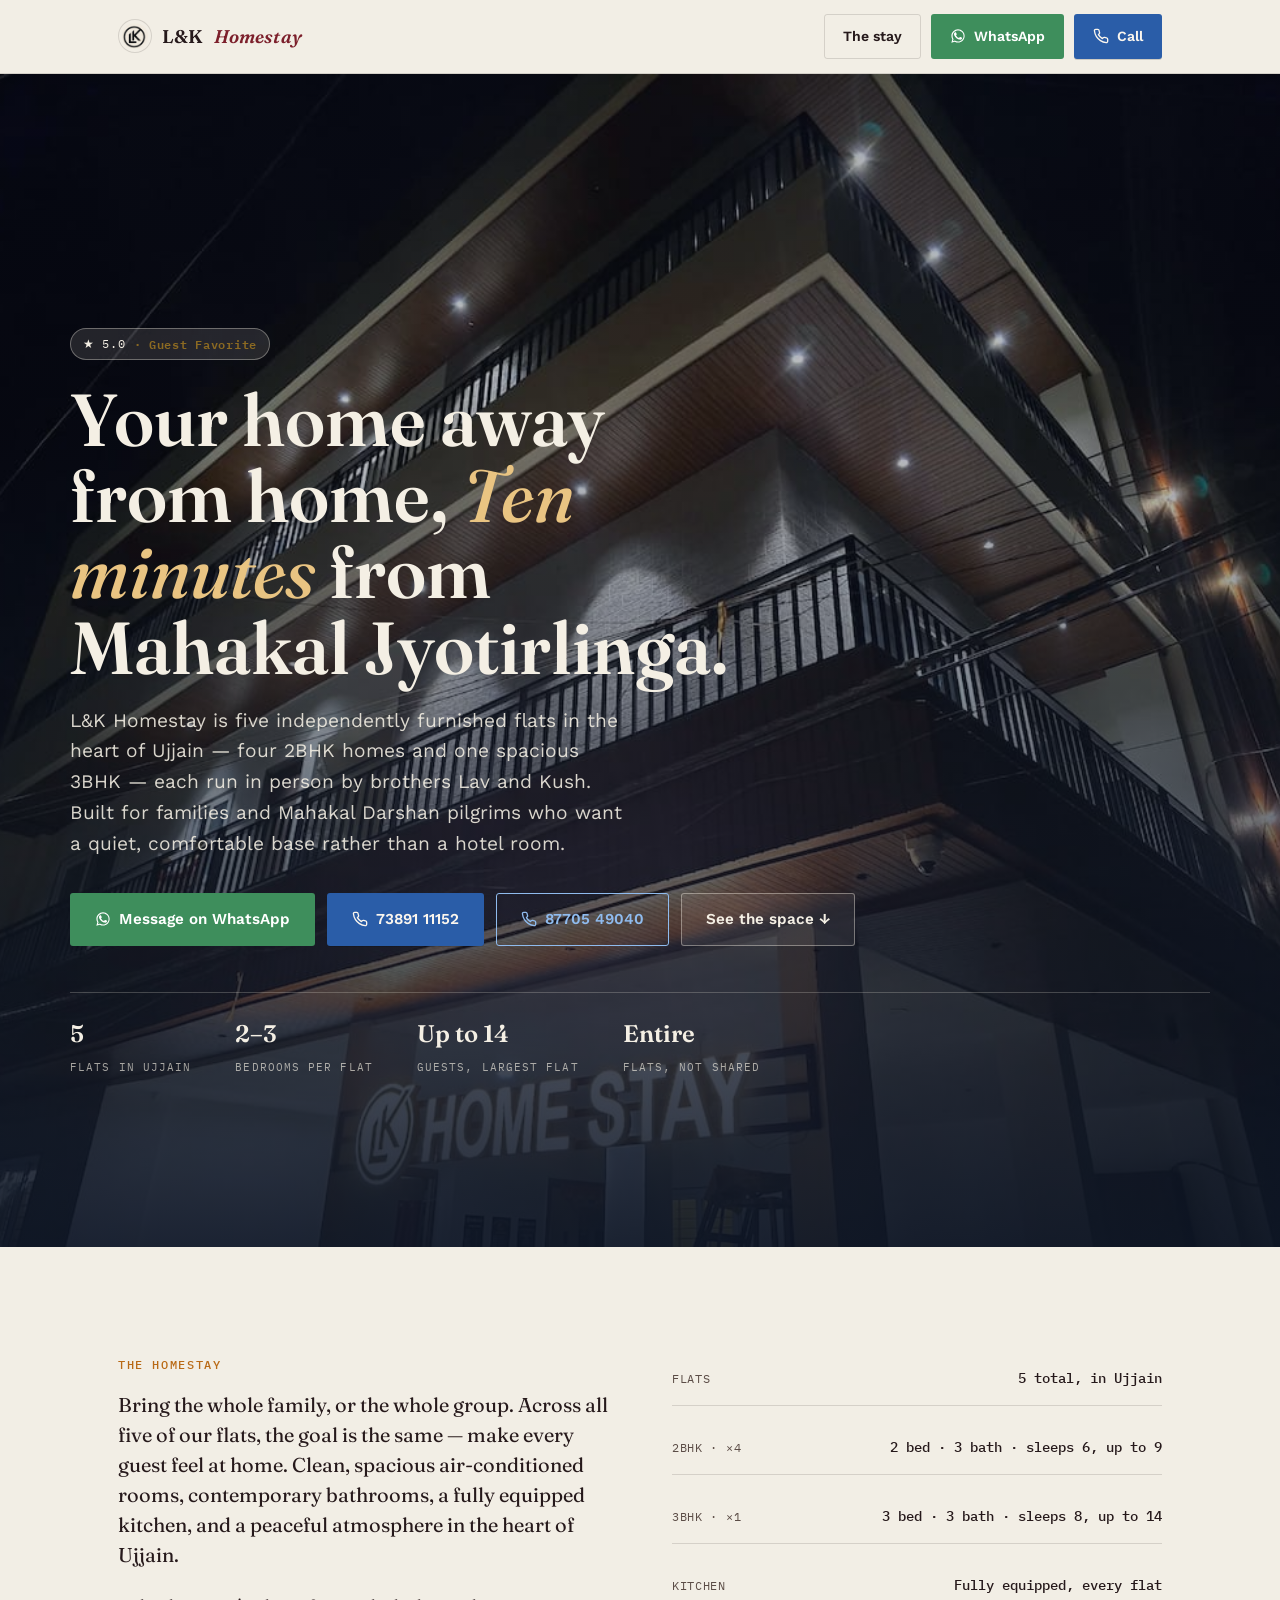
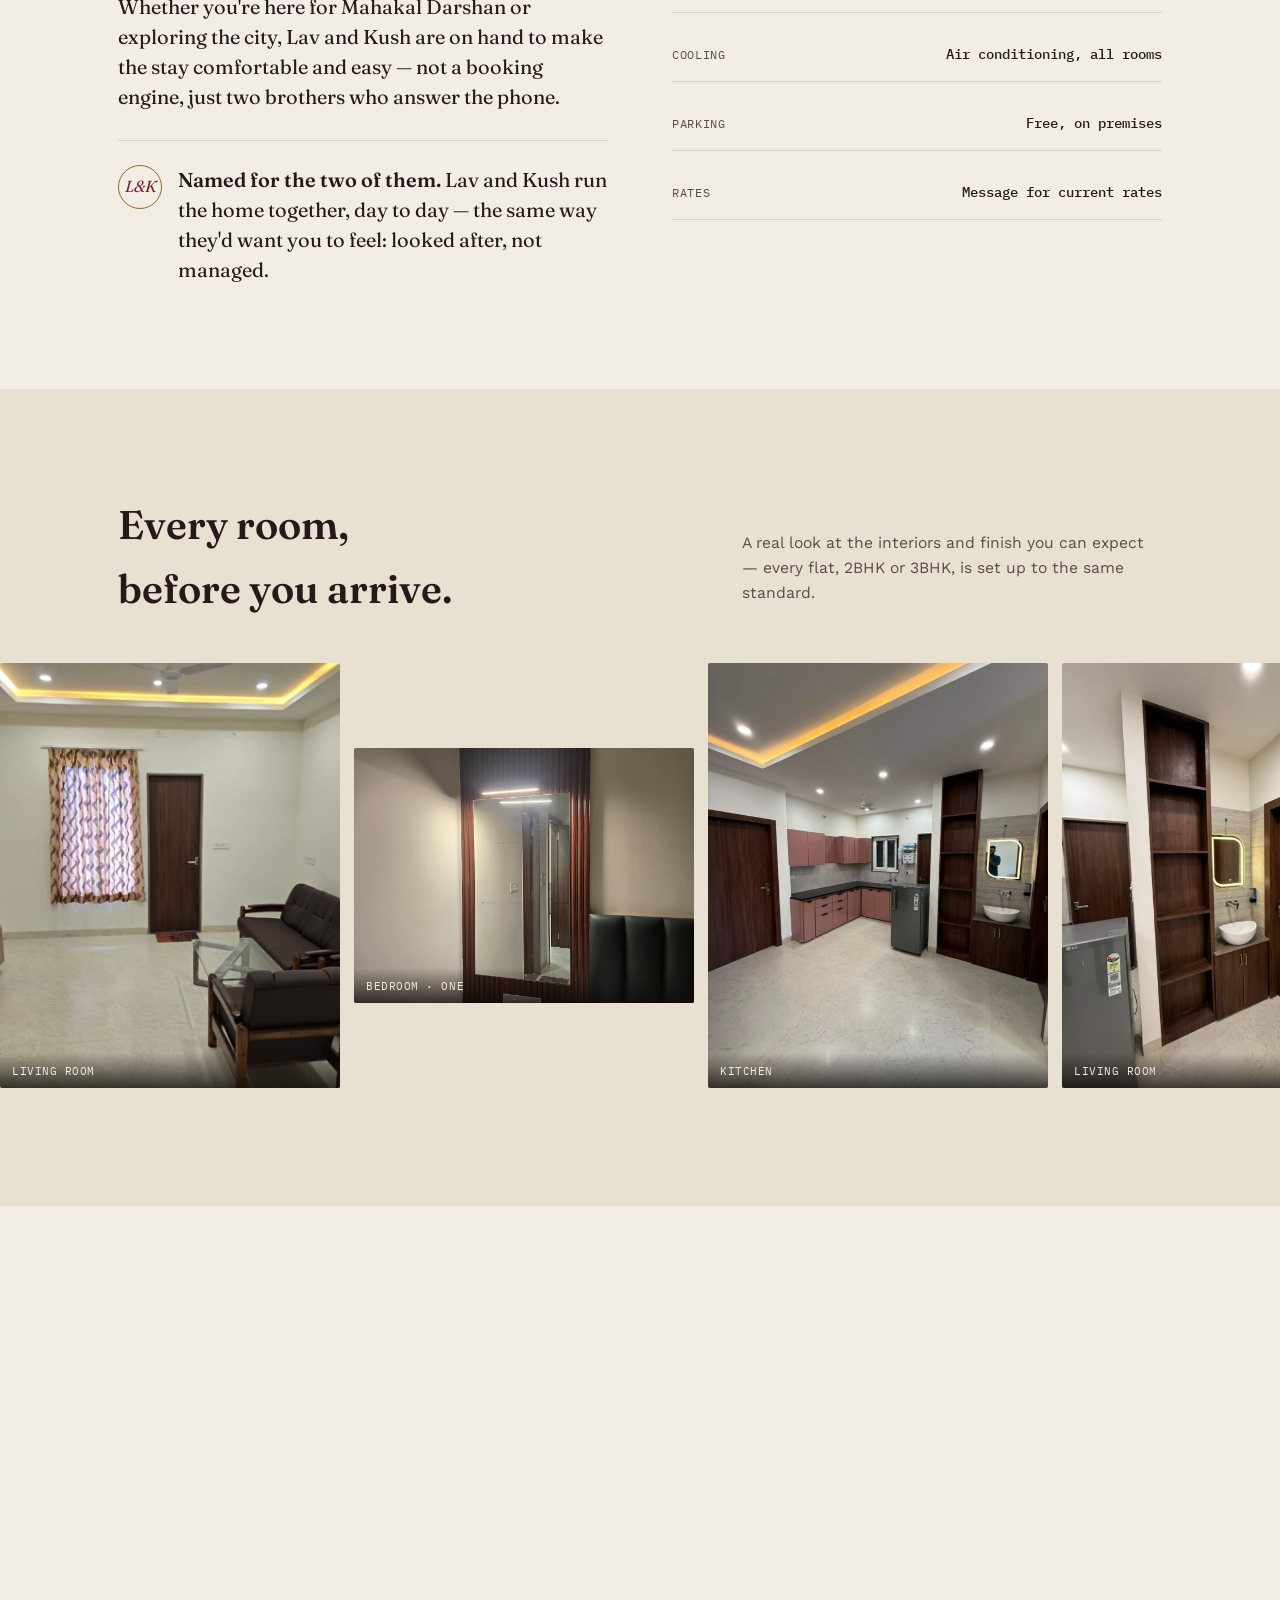
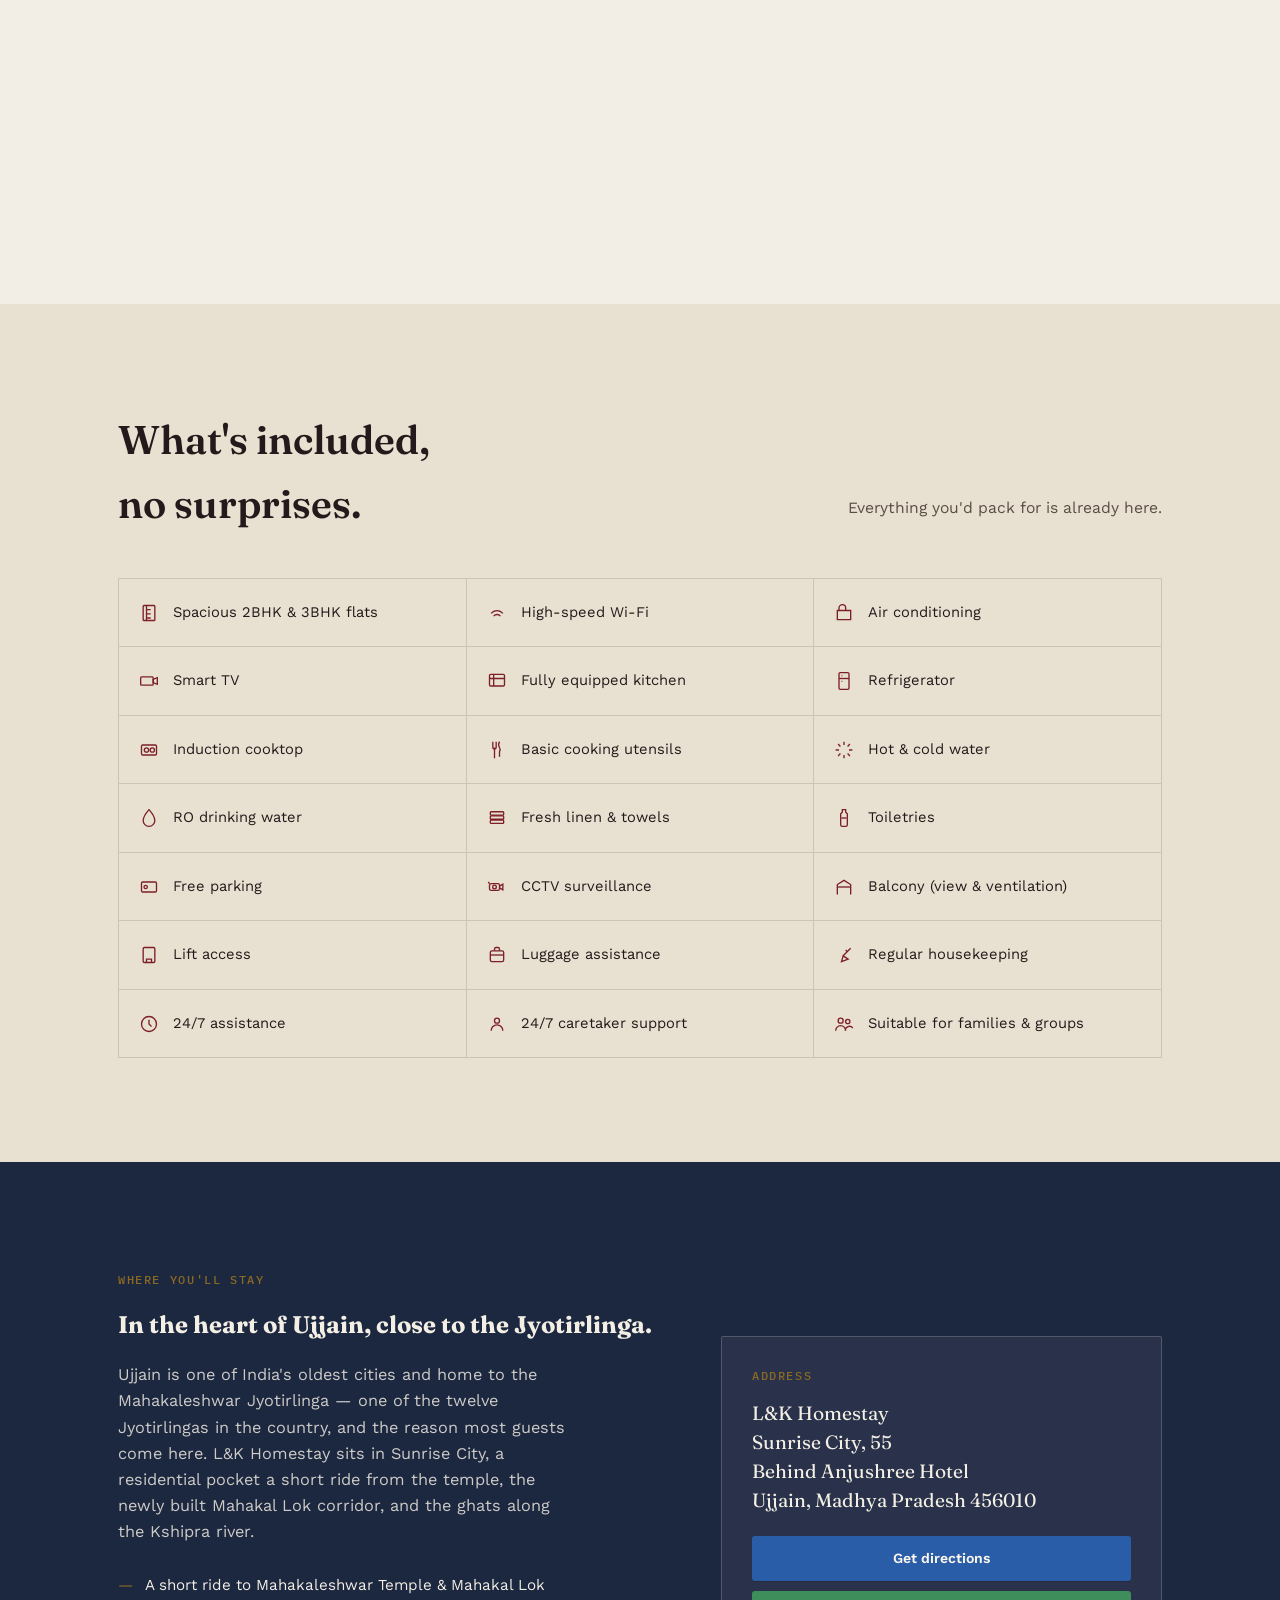
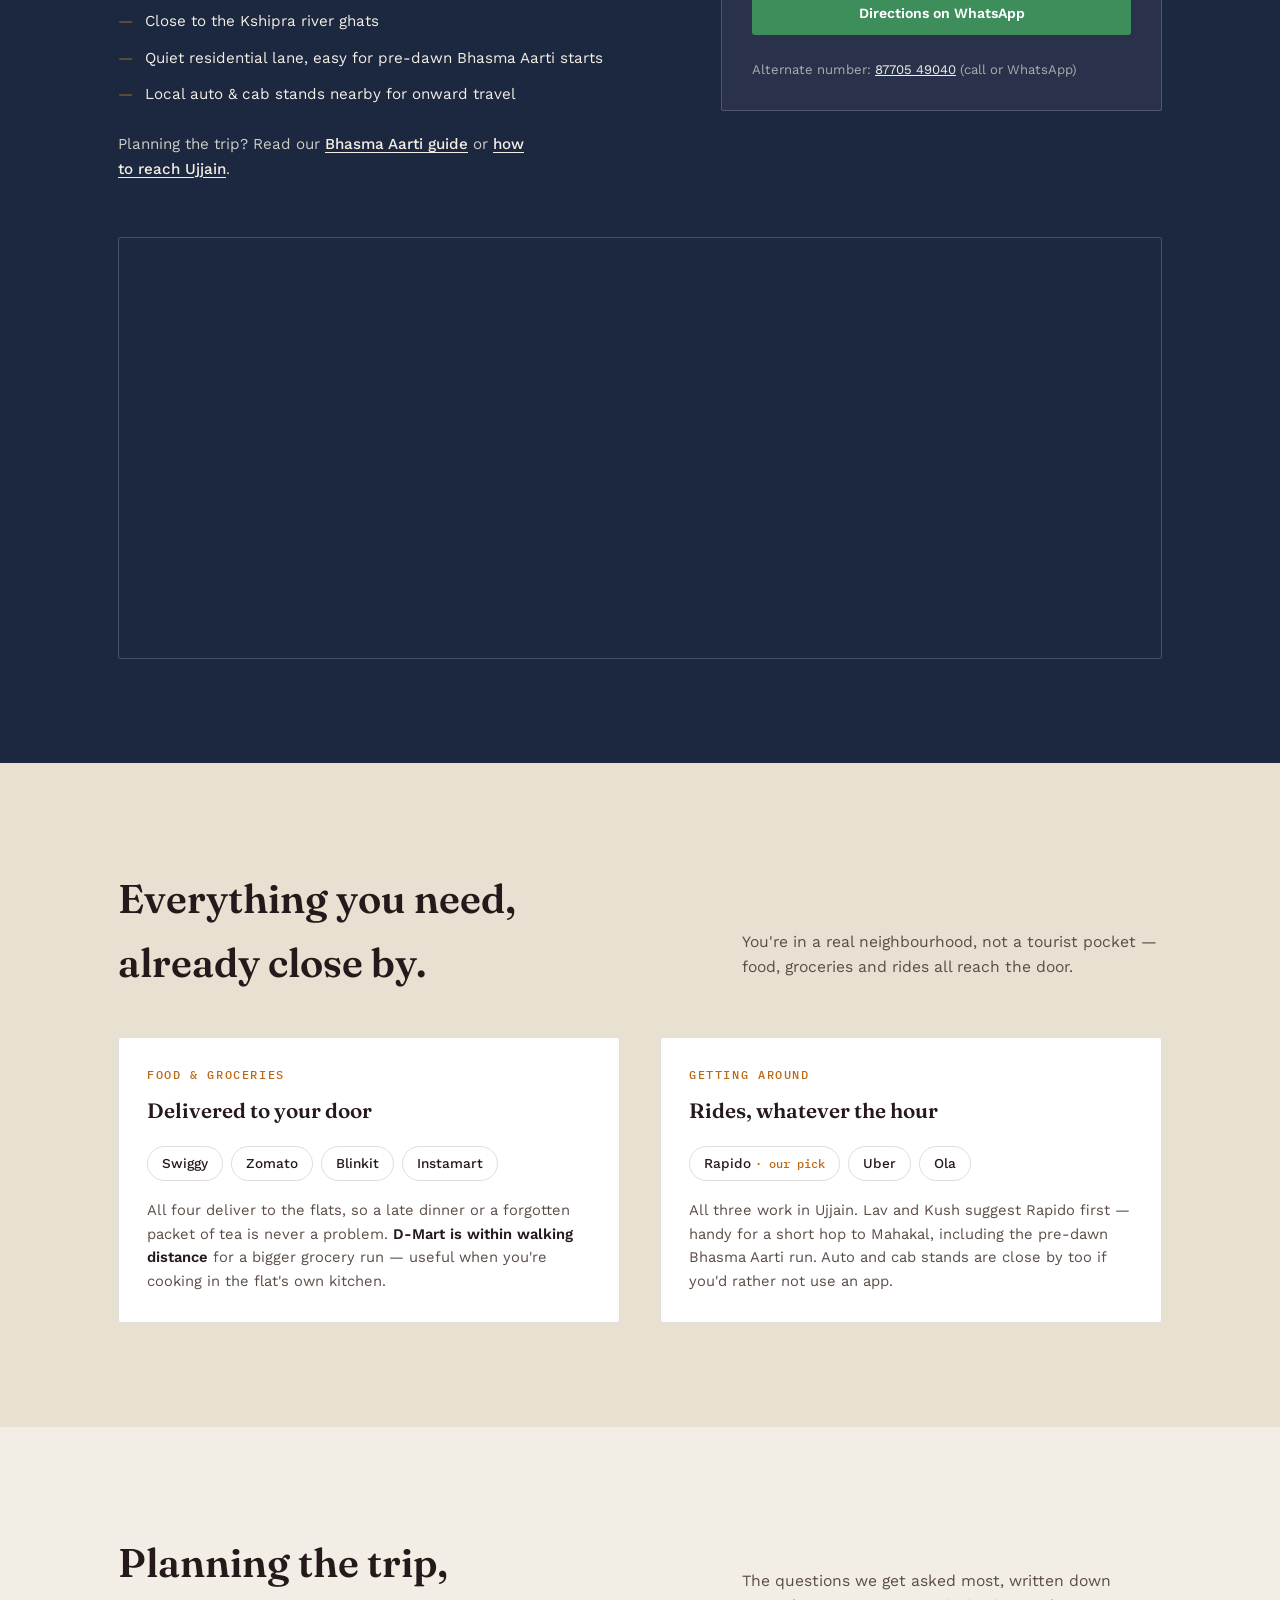
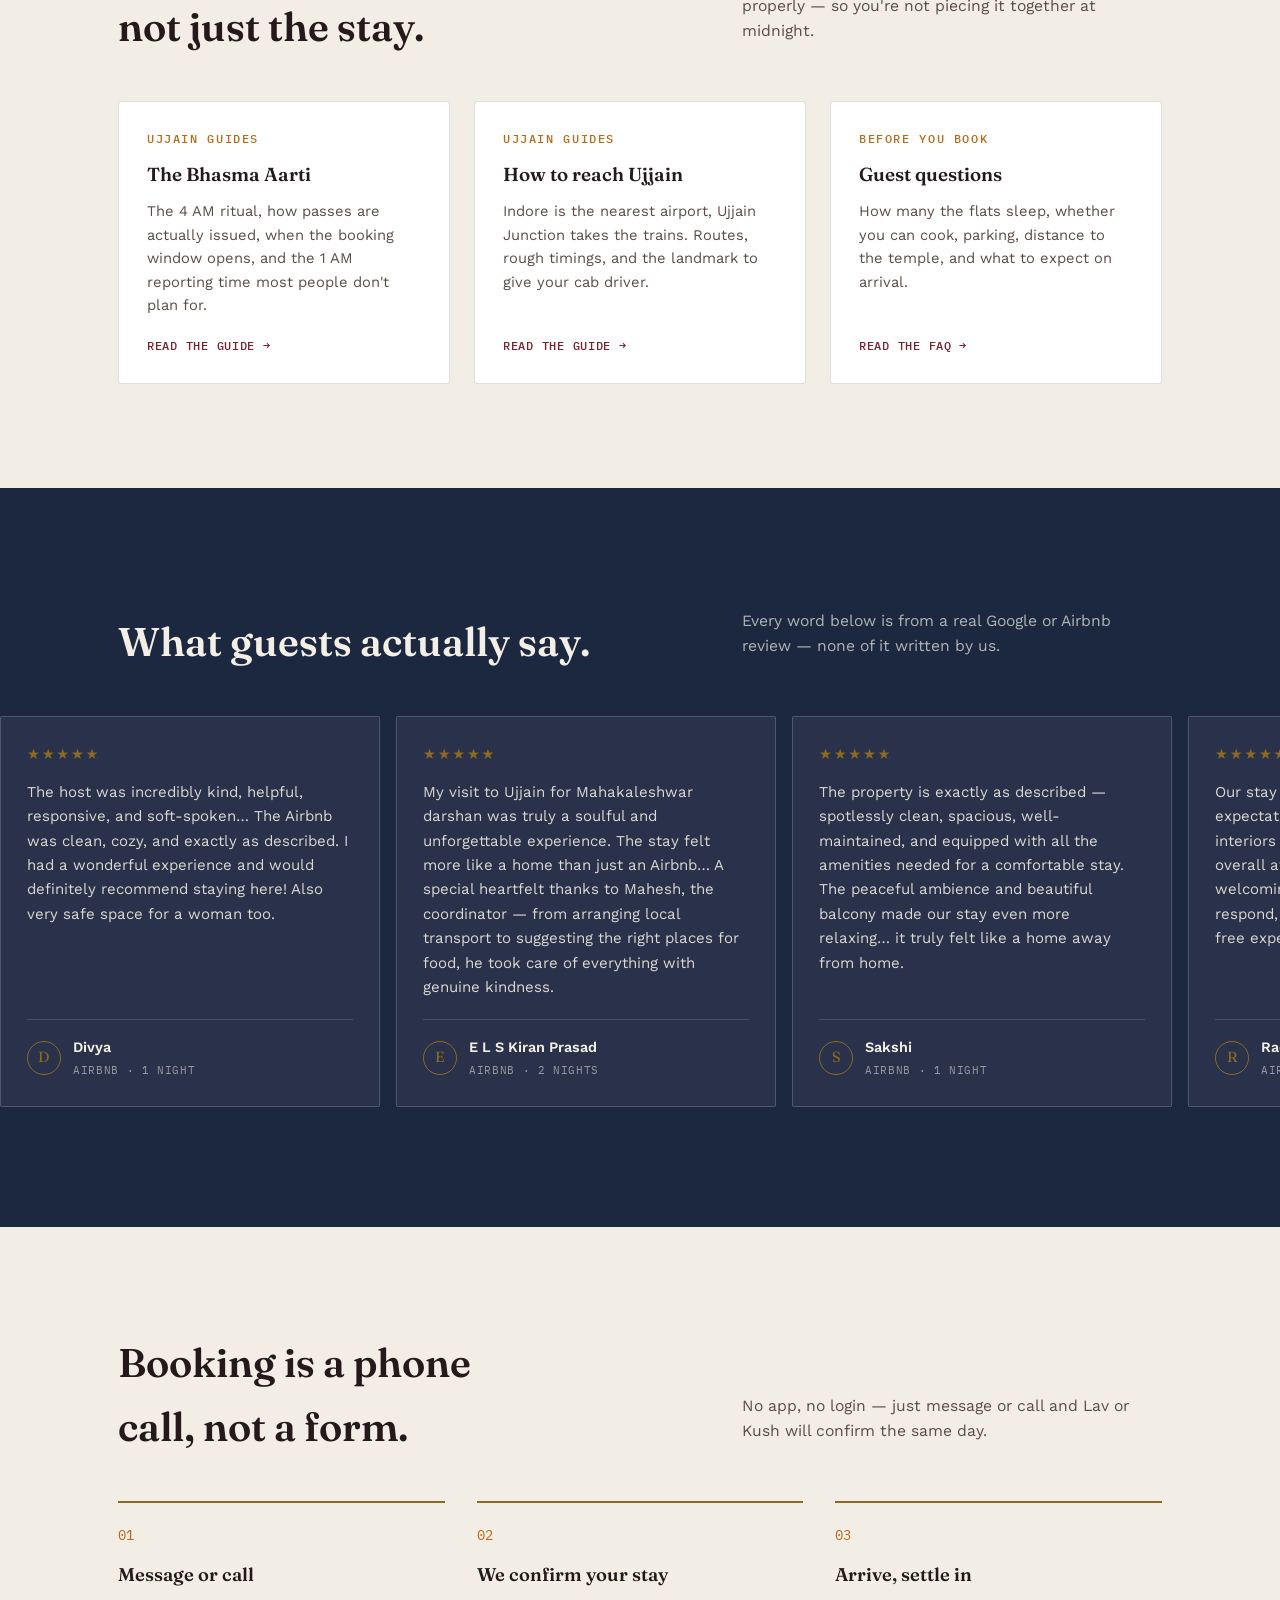
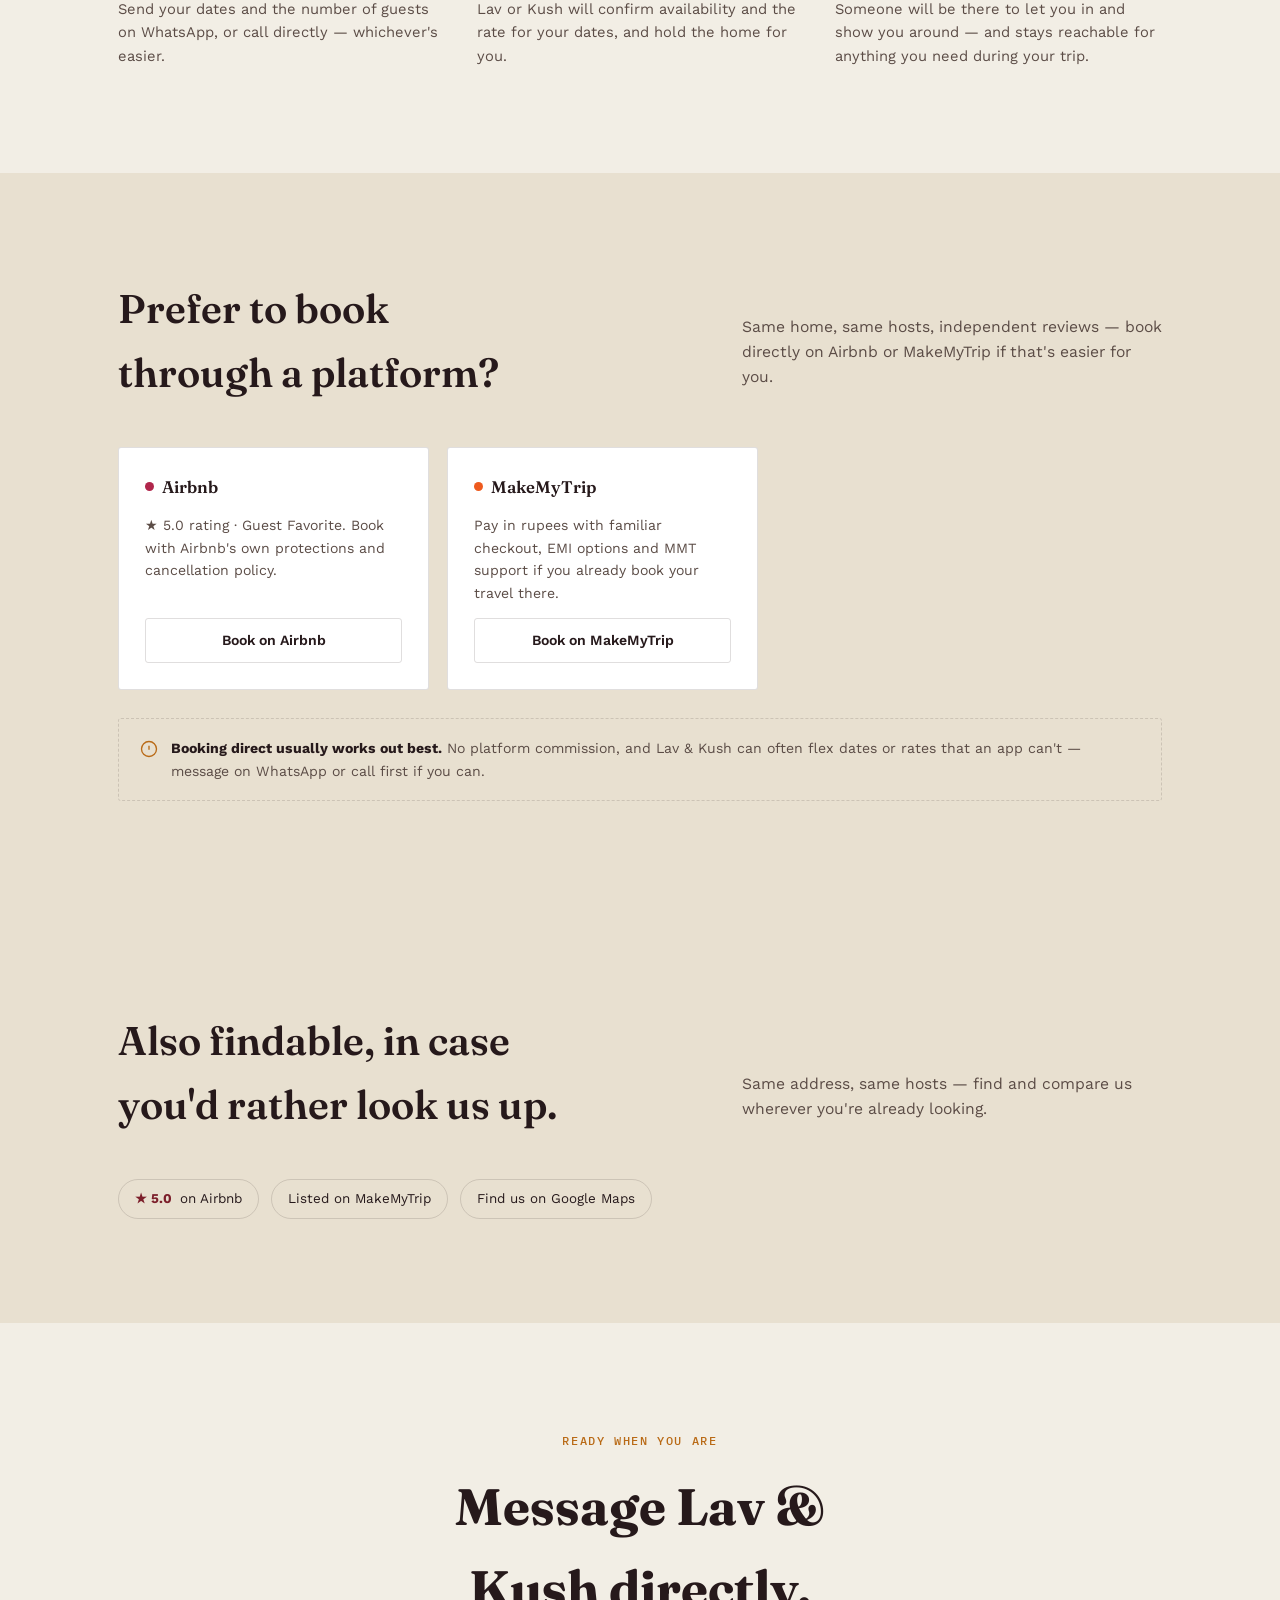
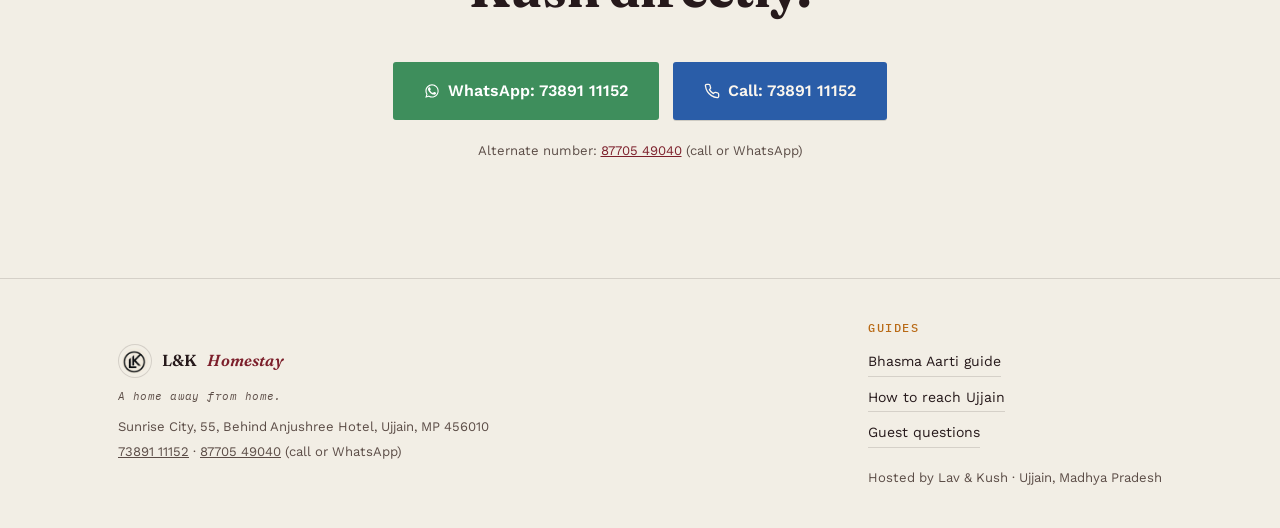
==== commit 995fbda4: "Make the guide links visible on the homepage Two problems with how the new pages were surfaced:  - T" ====
--- a/index.html
+++ b/index.html
@@ -243,9 +243,9 @@
           <li>Quiet residential lane, easy for pre-dawn Bhasma Aarti starts</li>
           <li>Local auto &amp; cab stands nearby for onward travel</li>
         </ul>
-        <p style="margin-top:24px; font-size:0.95rem;">
-          Planning the trip? Read our <a href="bhasma-aarti.html" style="color:var(--brass); text-decoration:underline;">Bhasma Aarti guide</a>
-          and <a href="how-to-reach-ujjain.html" style="color:var(--brass); text-decoration:underline;">how to reach Ujjain</a>.
+        <p class="inline-links">
+          Planning the trip? Read our <a href="bhasma-aarti.html">Bhasma Aarti guide</a>
+          or <a href="how-to-reach-ujjain.html">how to reach Ujjain</a>.
         </p>
       </div>
       <div class="addr-card" data-reveal>
@@ -298,6 +298,39 @@
   </div>
 </section>
 
+<section id="guides">
+  <div class="wrap">
+    <div class="section-head" data-reveal>
+      <h2>Planning the trip, not just the stay.</h2>
+      <p>The questions we get asked most, written down properly &mdash; so you're not piecing it together at midnight.</p>
+    </div>
+    <div class="guide-grid" data-reveal>
+
+      <a class="guide-card" href="bhasma-aarti.html">
+        <span class="eyebrow">Ujjain guides</span>
+        <h3>The Bhasma Aarti</h3>
+        <p>The 4 AM ritual, how passes are actually issued, when the booking window opens, and the 1 AM reporting time most people don't plan for.</p>
+        <span class="go">Read the guide &rarr;</span>
+      </a>
+
+      <a class="guide-card" href="how-to-reach-ujjain.html">
+        <span class="eyebrow">Ujjain guides</span>
+        <h3>How to reach Ujjain</h3>
+        <p>Indore is the nearest airport, Ujjain Junction takes the trains. Routes, rough timings, and the landmark to give your cab driver.</p>
+        <span class="go">Read the guide &rarr;</span>
+      </a>
+
+      <a class="guide-card" href="faq.html">
+        <span class="eyebrow">Before you book</span>
+        <h3>Guest questions</h3>
+        <p>How many the flats sleep, whether you can cook, parking, distance to the temple, and what to expect on arrival.</p>
+        <span class="go">Read the FAQ &rarr;</span>
+      </a>
+
+    </div>
+  </div>
+</section>
+
 <section class="band-dusk" id="reviews">
   <div class="wrap">
     <div class="section-head" data-reveal>
@@ -461,12 +494,13 @@
       <p style="margin-top:10px;">Sunrise City, 55, Behind Anjushree Hotel, Ujjain, MP 456010</p>
       <p style="margin-top:4px;"><a href="tel:+917389111152">73891 11152</a> &middot; <a href="tel:+918770549040">87705 49040</a> (call or WhatsApp)</p>
     </div>
-    <div>
-      <p style="margin-bottom:8px;"><a href="faq.html">Guest FAQ</a></p>
-      <p style="margin-bottom:8px;"><a href="bhasma-aarti.html">Bhasma Aarti guide</a></p>
-      <p style="margin-bottom:8px;"><a href="how-to-reach-ujjain.html">How to reach Ujjain</a></p>
-      <p>Hosted by Lav &amp; Kush &middot; Ujjain, Madhya Pradesh</p>
-    </div>
+    <nav class="footer-nav">
+      <span class="eyebrow">Guides</span>
+      <a href="bhasma-aarti.html">Bhasma Aarti guide</a>
+      <a href="how-to-reach-ujjain.html">How to reach Ujjain</a>
+      <a href="faq.html">Guest questions</a>
+      <p style="margin-top:10px;">Hosted by Lav &amp; Kush &middot; Ujjain, Madhya Pradesh</p>
+    </nav>
   </div>
 </footer>
 
--- a/styles.css
+++ b/styles.css
@@ -561,3 +561,50 @@
   .more-reading ul { list-style: none; padding: 0; margin: 0; display: grid; gap: 10px; }
   .more-reading a { color: var(--ink); text-decoration: none; font-weight: 500; }
   .more-reading a:hover { color: var(--maroon); text-decoration: underline; }
+
+  /* ---------- trip guides (homepage) ---------- */
+  .guide-grid {
+    display: grid; grid-template-columns: repeat(3, 1fr);
+    gap: clamp(16px,2.5vw,24px);
+  }
+  .guide-grid > * { min-width: 0; }
+  .guide-card {
+    display: flex; flex-direction: column;
+    background: var(--surface); border: 1px solid var(--line); border-radius: 3px;
+    padding: 28px; text-decoration: none; color: var(--ink);
+    transition: border-color .15s ease, transform .15s ease, box-shadow .15s ease;
+  }
+  .guide-card:hover {
+    border-color: var(--brass); transform: translateY(-2px);
+    box-shadow: 0 6px 18px rgba(38,25,27,0.07);
+  }
+  .guide-card:focus-visible { outline: 2px solid var(--marigold); outline-offset: 3px; }
+  .guide-card .eyebrow { display: block; margin-bottom: 12px; }
+  .guide-card h3 { font-size: 1.18rem; font-weight: 600; margin-bottom: 10px; }
+  .guide-card p { font-size: 0.92rem; color: var(--ink-soft); margin: 0 0 18px; flex: 1; line-height: 1.6; }
+  .guide-card .go {
+    font-family: 'IBM Plex Mono', monospace; font-size: 0.76rem;
+    letter-spacing: 0.06em; text-transform: uppercase;
+    color: var(--maroon); font-weight: 500;
+  }
+
+  /* readable inline links on the dark band */
+  .loc-copy .inline-links { margin-top: 26px; font-size: 0.95rem; color: rgba(244,239,228,0.82); }
+  .loc-copy .inline-links a {
+    color: var(--dusk-ink); text-decoration: underline;
+    text-underline-offset: 3px; font-weight: 500;
+  }
+  .loc-copy .inline-links a:hover { color: #E9C482; }
+
+  /* footer navigation */
+  .footer-nav { display: grid; gap: 9px; align-content: start; }
+  .footer-nav a {
+    font-size: 0.88rem; color: var(--ink); text-decoration: none;
+    border-bottom: 1px solid var(--line); padding-bottom: 3px; width: fit-content;
+  }
+  .footer-nav a:hover { color: var(--maroon); border-color: var(--maroon); }
+  .footer-nav .eyebrow { display: block; margin-bottom: 4px; }
+
+  @media (max-width: 860px) {
+    .guide-grid { grid-template-columns: 1fr; }
+  }
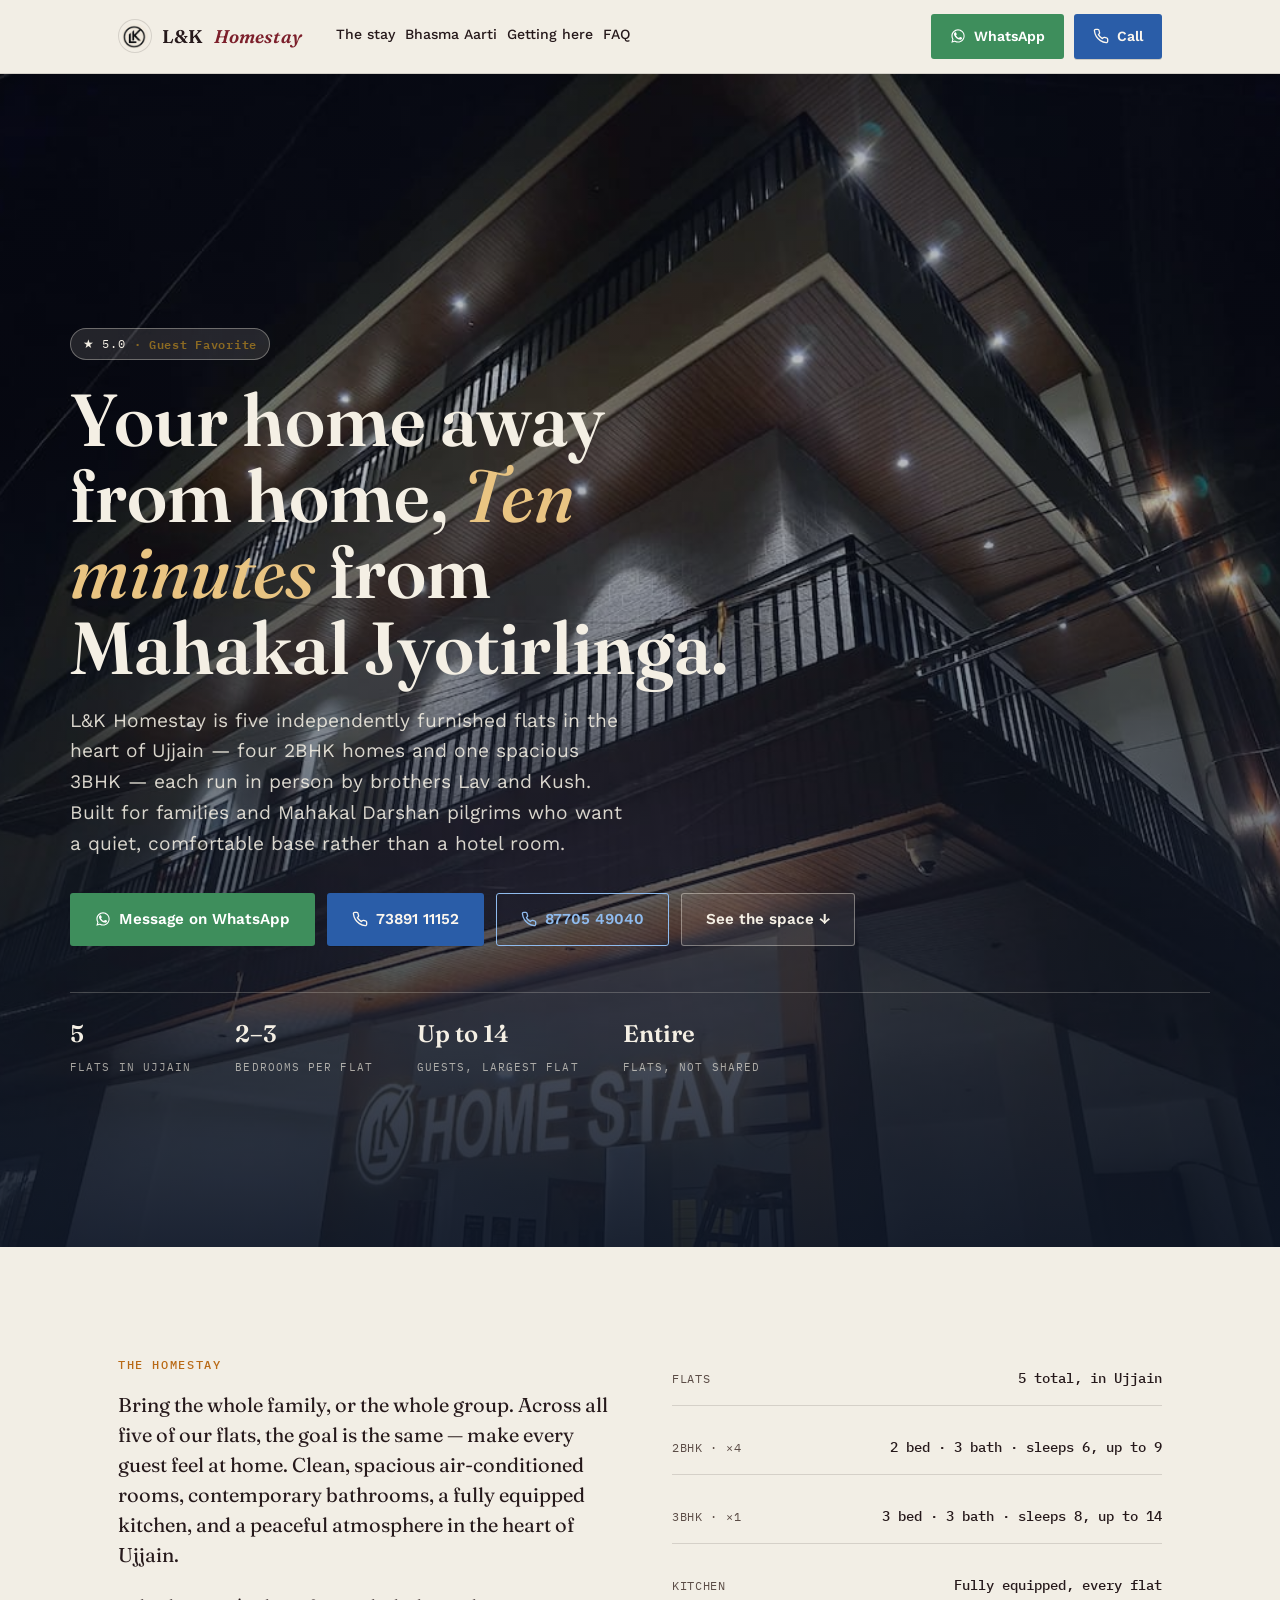
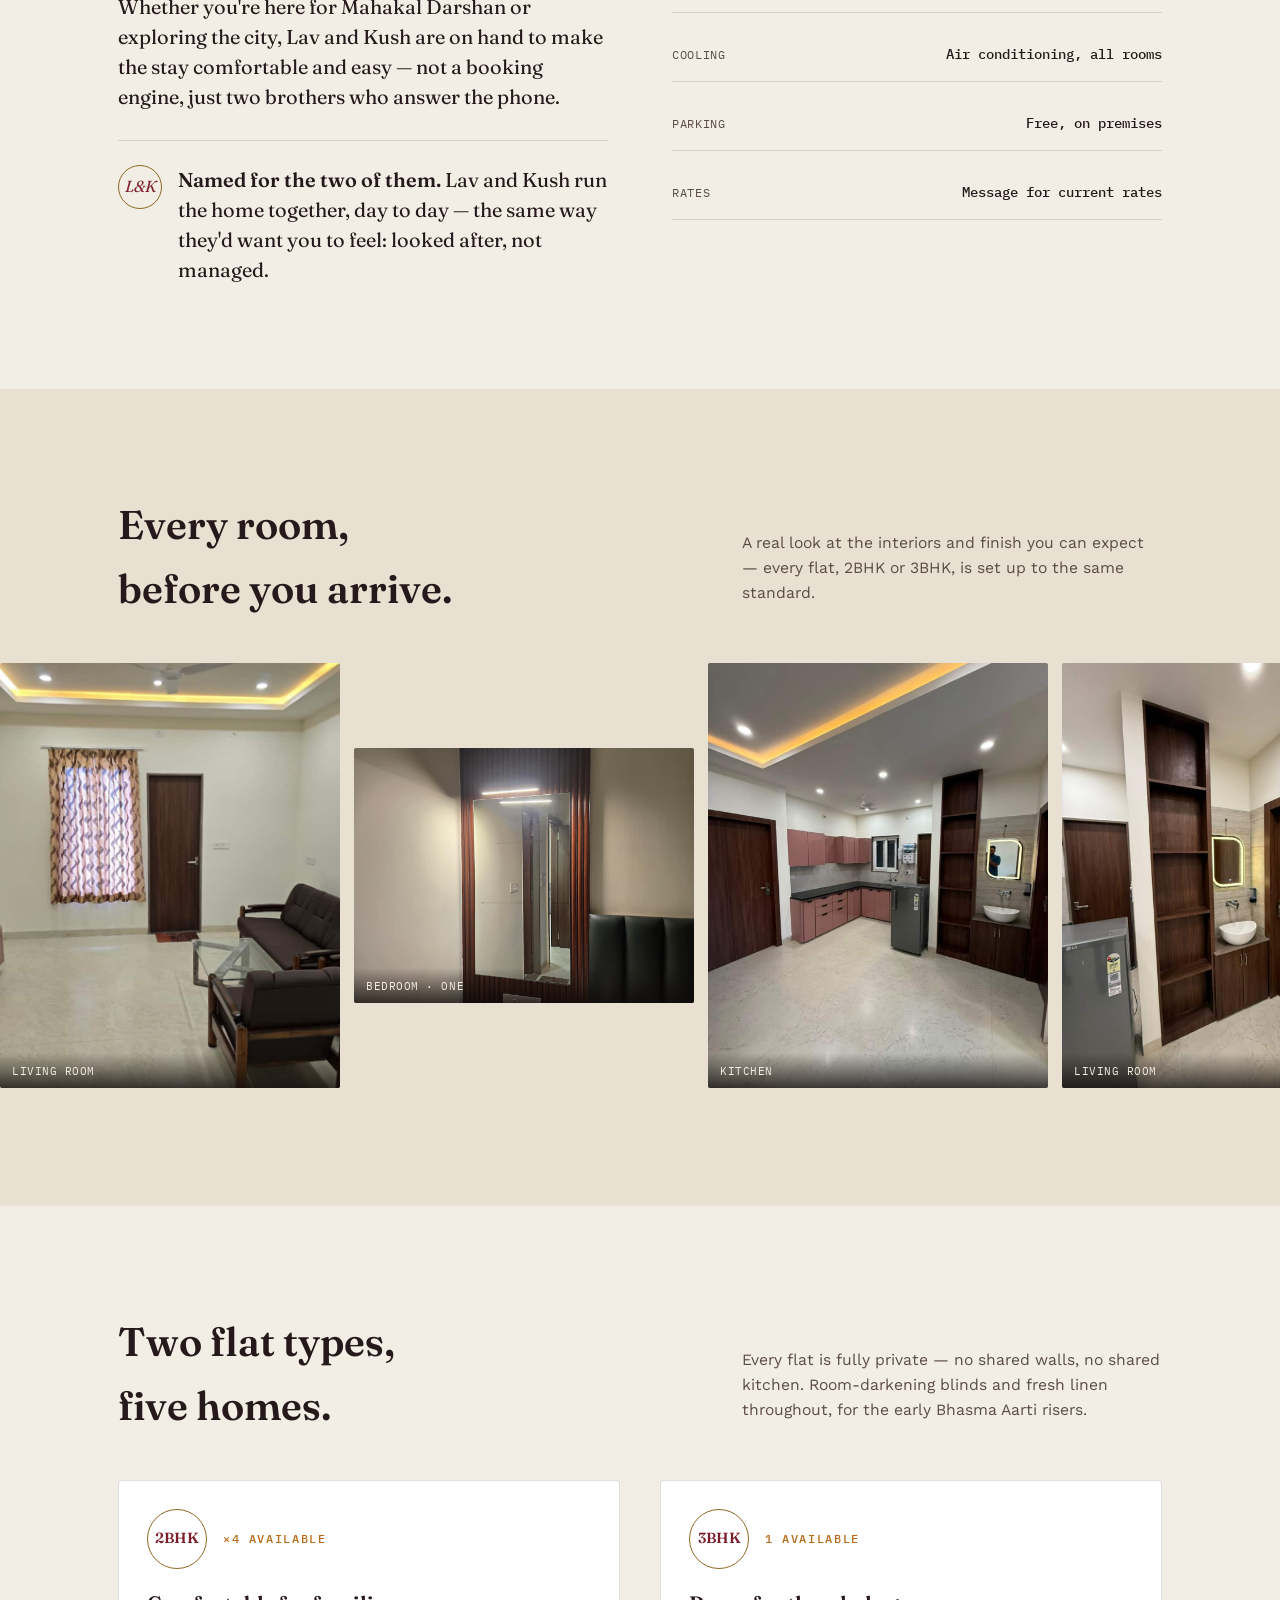
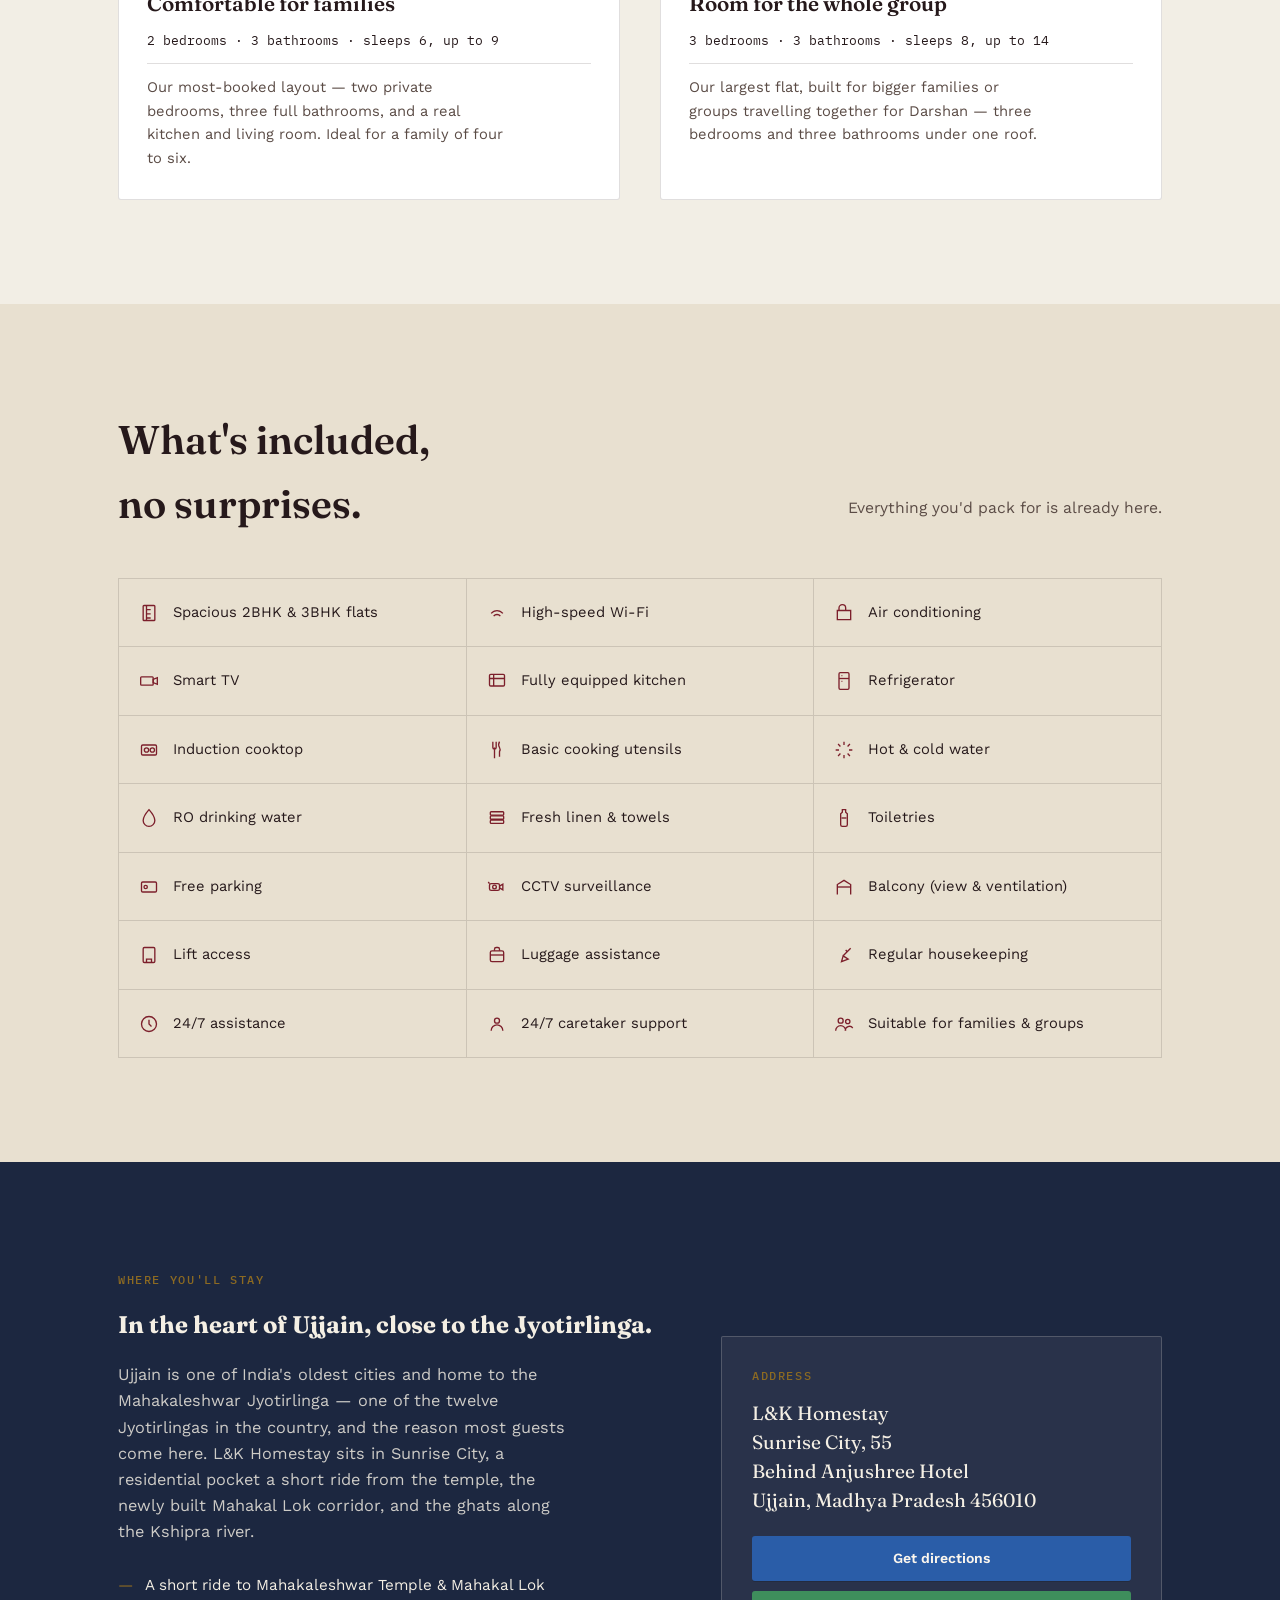
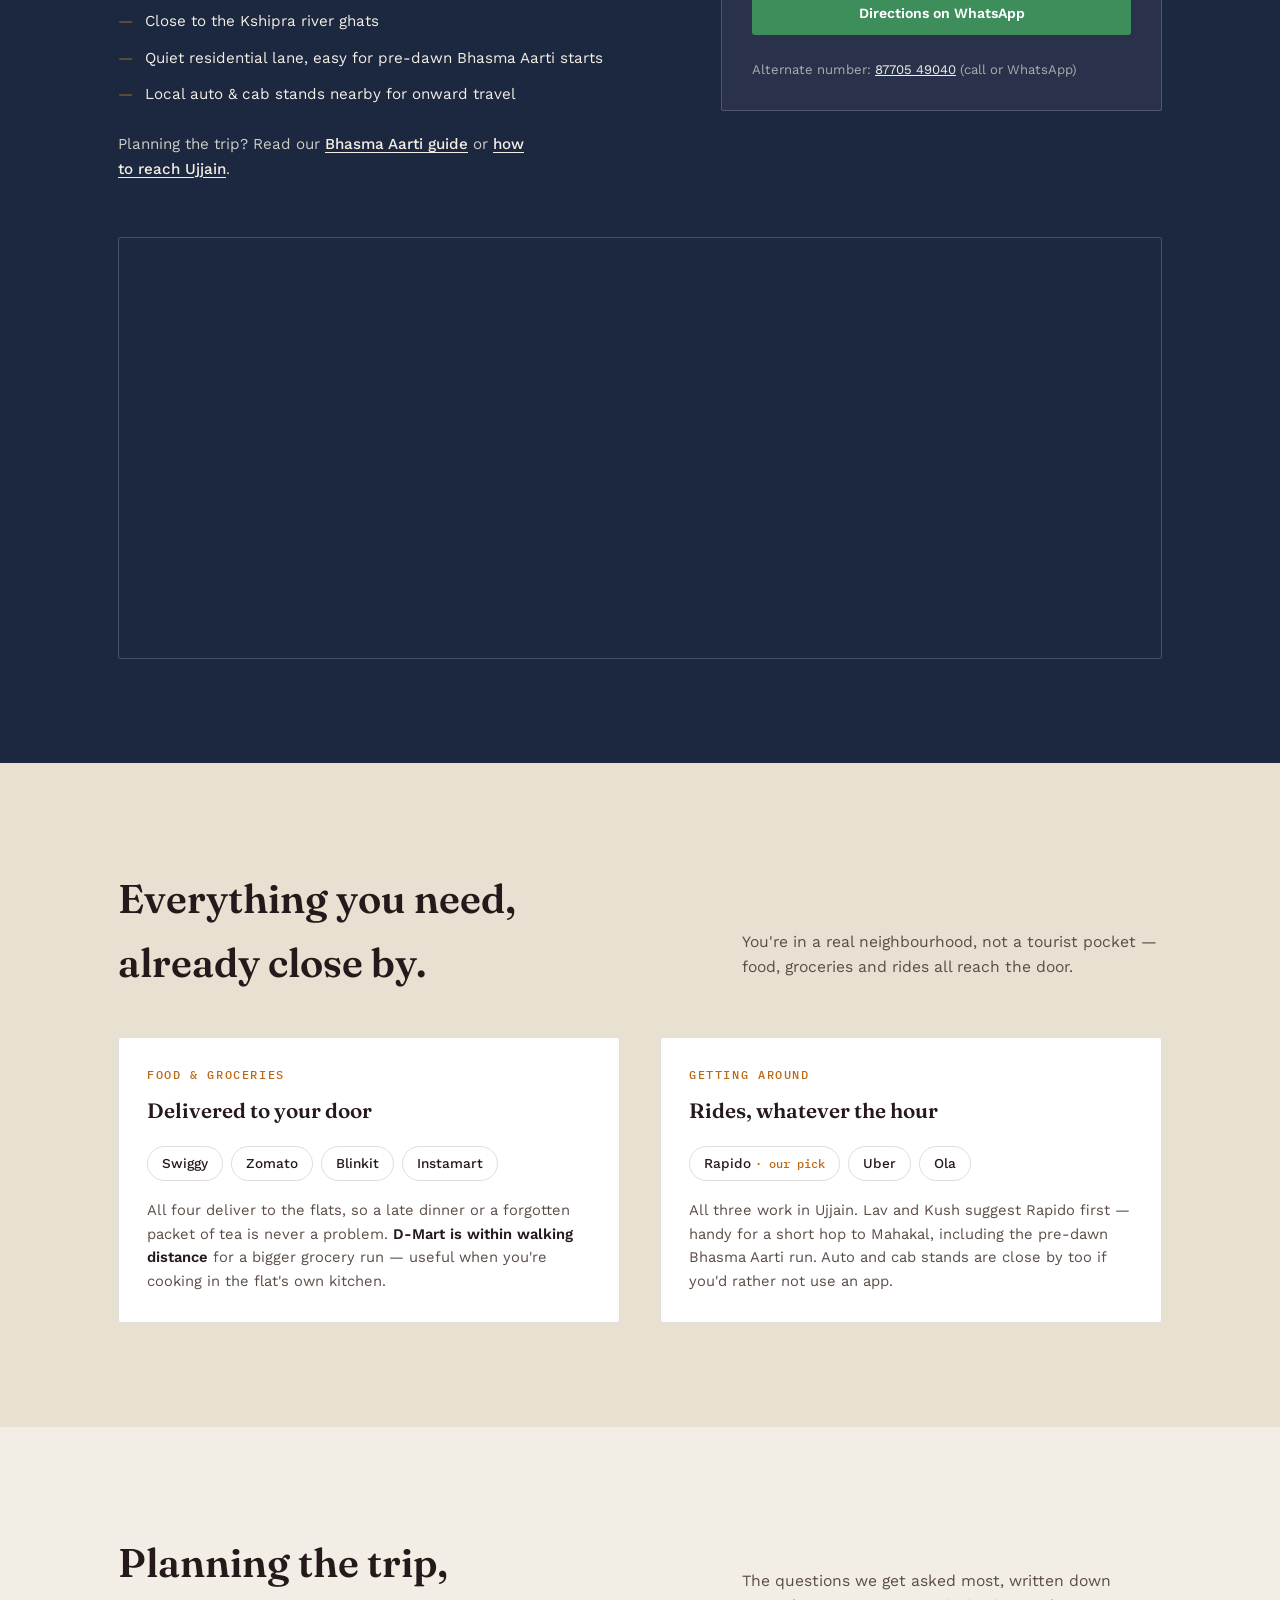
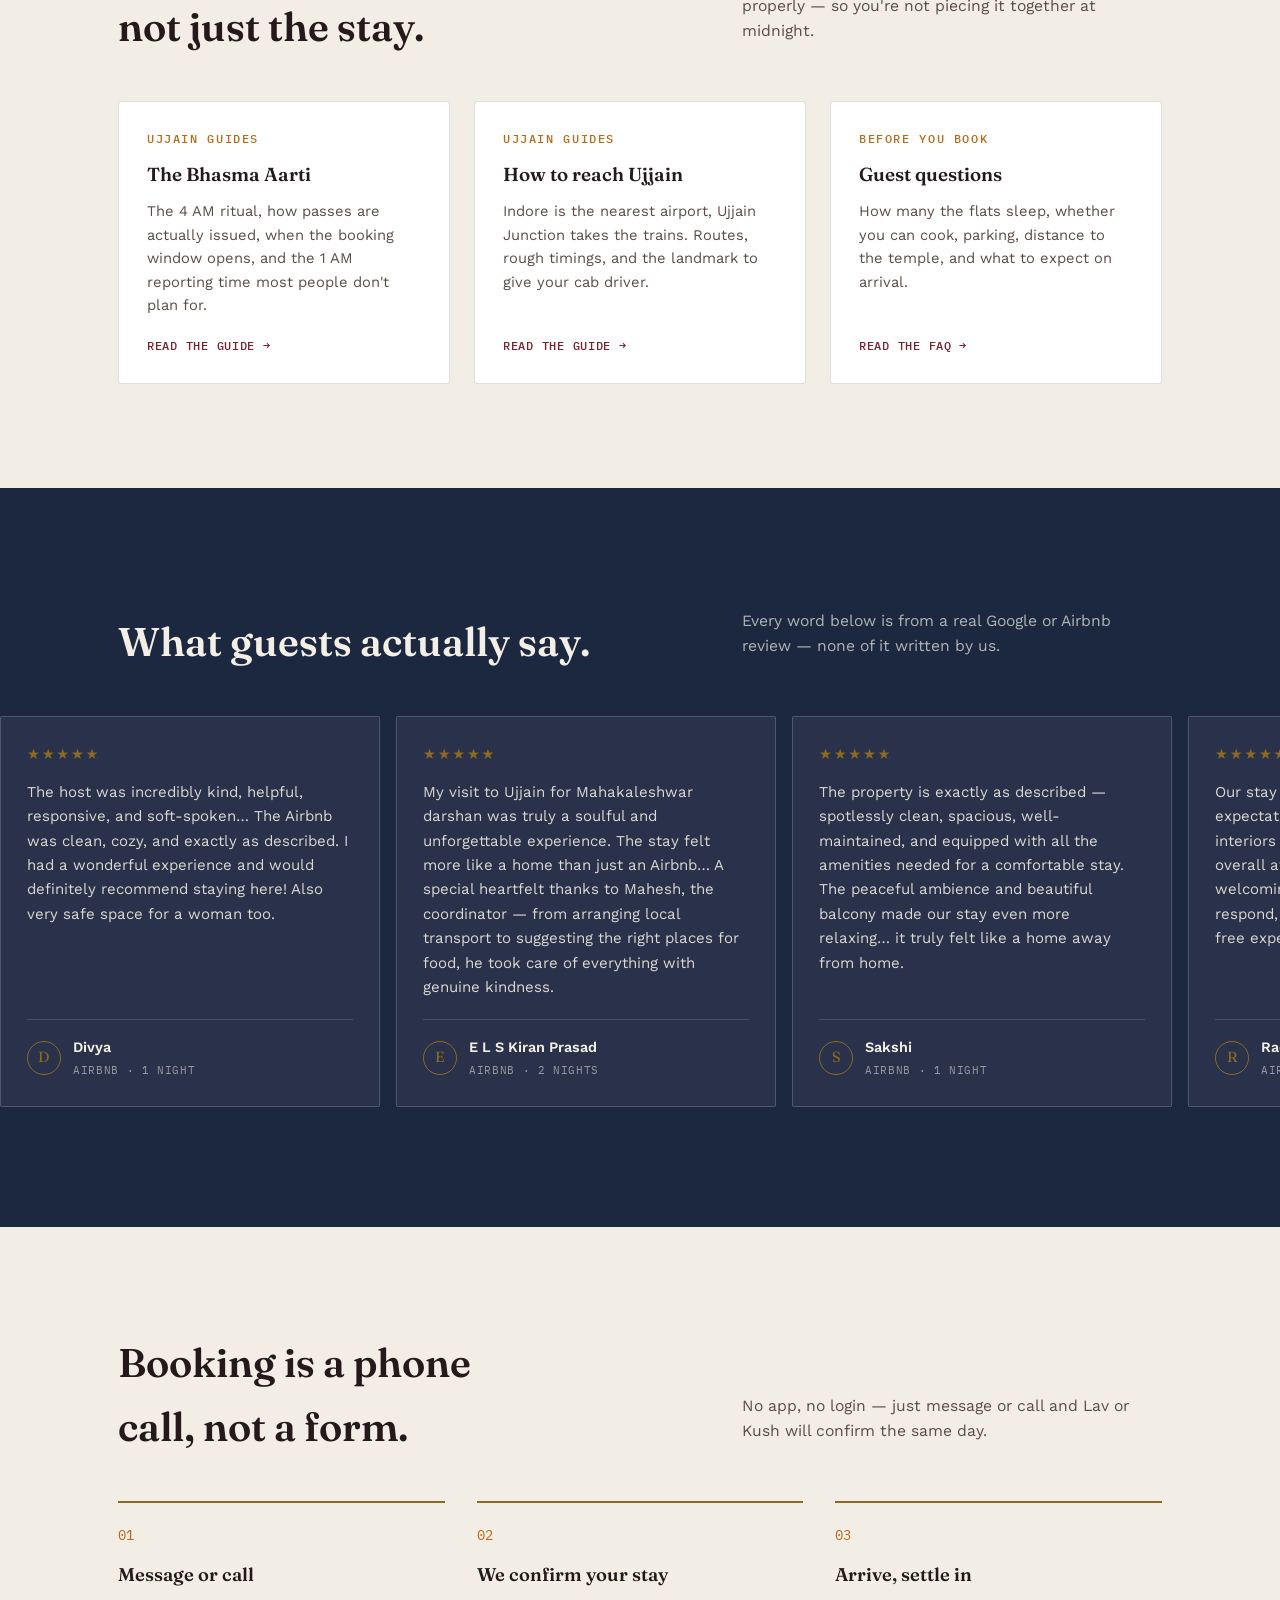
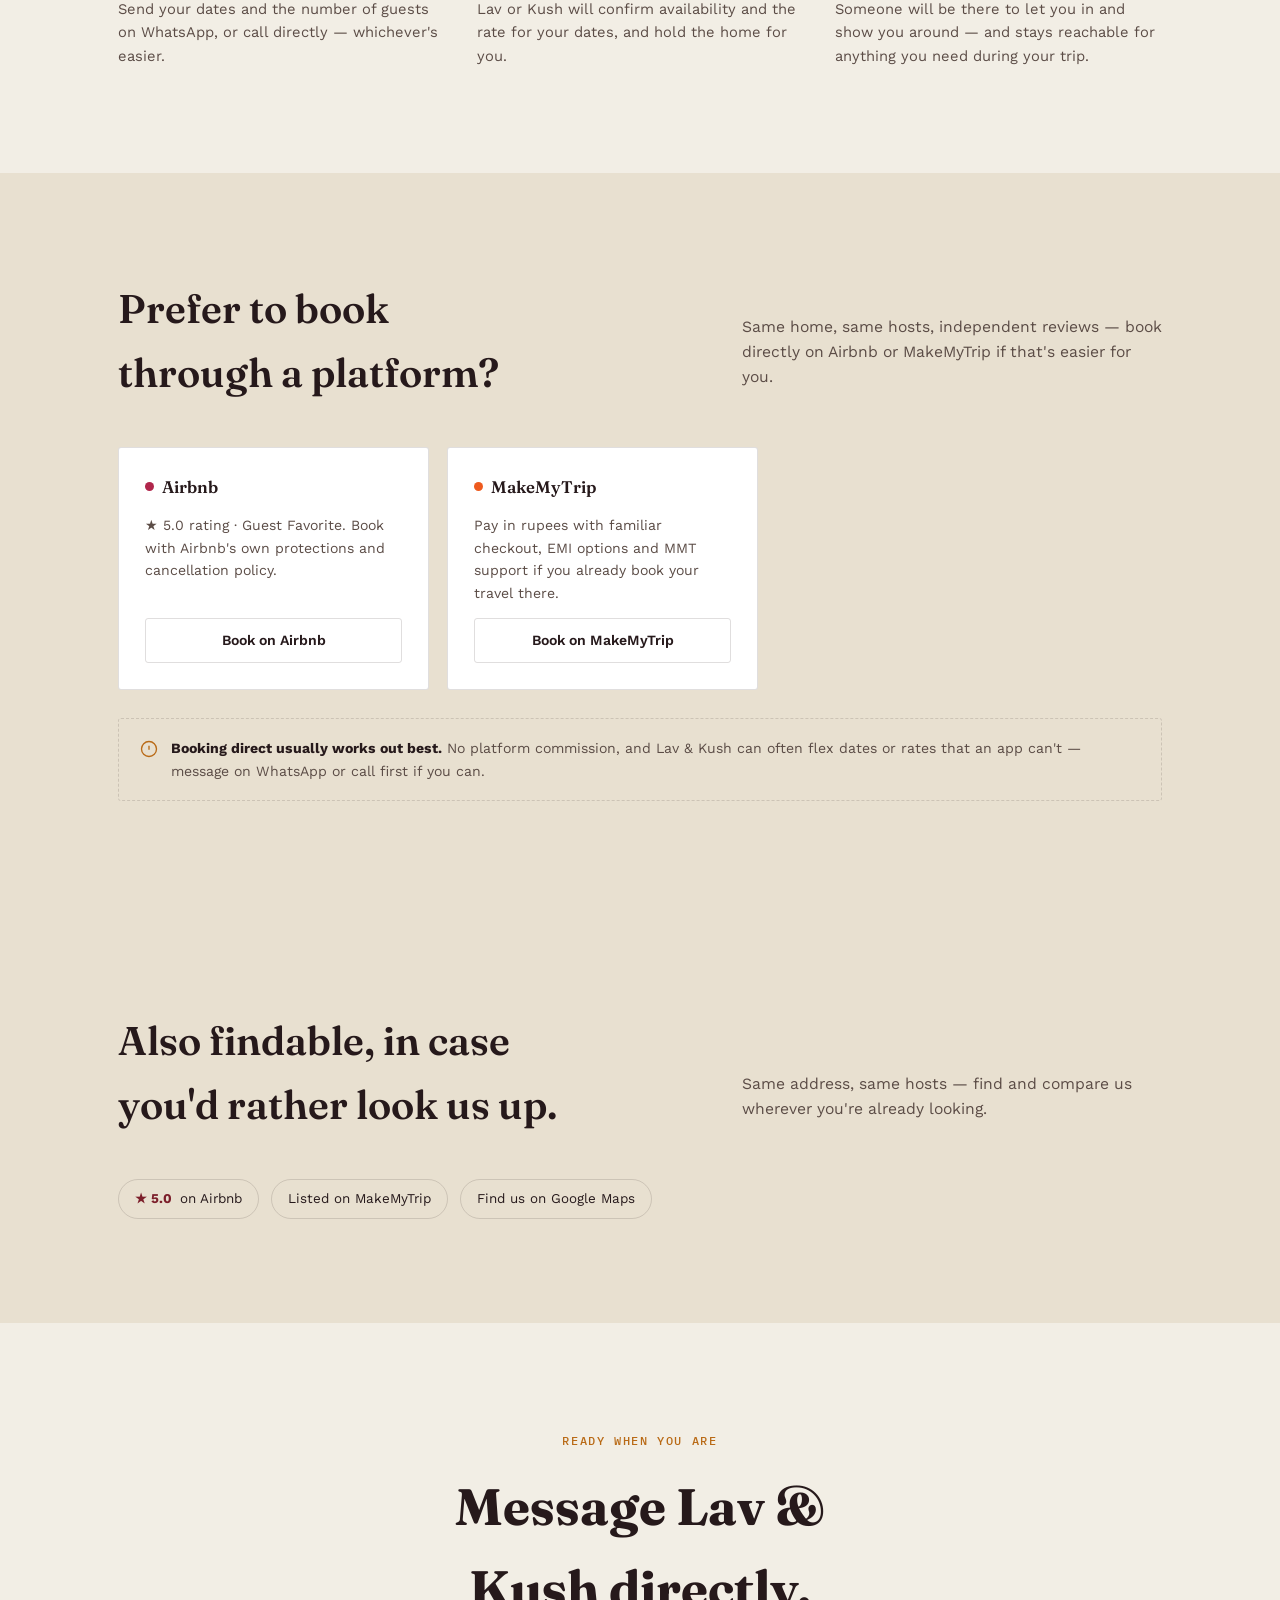
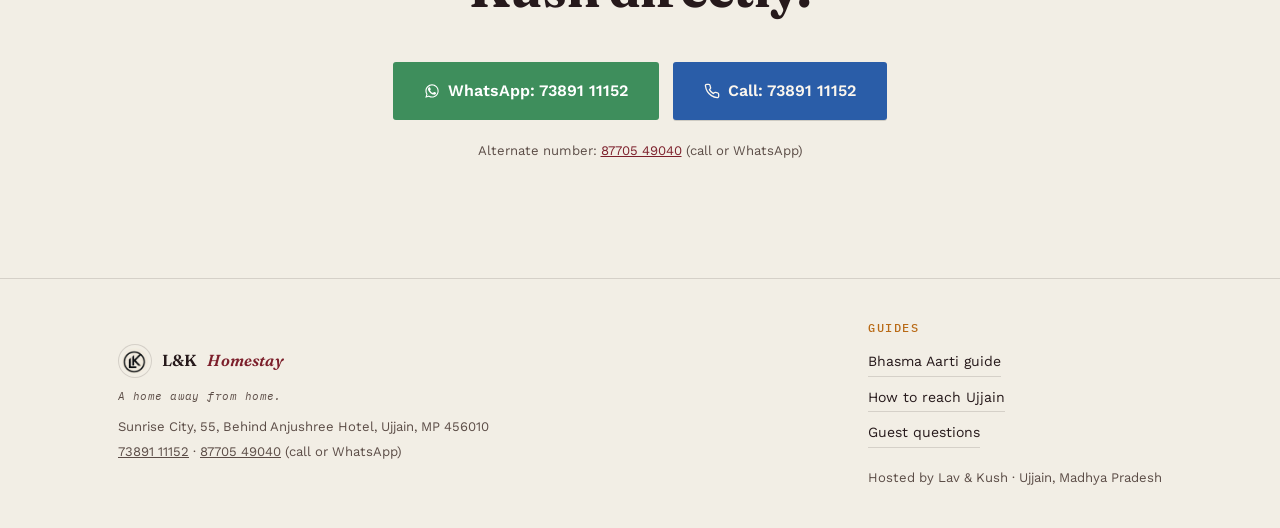
==== commit 2f5d41f2: "Add top-bar nav, temple photos, and official temple service details Top bar: nav links beside the lo" ====
--- a/index.html
+++ b/index.html
@@ -76,9 +76,16 @@
 
 <div class="topbar">
   <div class="wrap">
-    <div class="brand"><img src="images/logo-mark.png" alt="" width="34" height="34">L&amp;K <em>Homestay</em></div>
-    <nav>
-      <a class="btn btn-ghost" href="#stay">The stay</a>
+    <div class="topbar-left">
+      <a class="brand" href="index.html" style="text-decoration:none;"><img src="images/logo-mark.png" alt="" width="34" height="34">L&amp;K <em>Homestay</em></a>
+      <nav class="topnav">
+        <a href="#stay">The stay</a>
+        <a href="bhasma-aarti.html">Bhasma Aarti</a>
+        <a href="how-to-reach-ujjain.html">Getting here</a>
+        <a href="faq.html">FAQ</a>
+      </nav>
+    </div>
+    <nav class="topbar-cta">
       <a class="btn btn-wa" href="https://wa.me/917389111152?text=Hi%20Lav%20%26%20Kush%2C%20I%27d%20like%20to%20check%20availability%20at%20L%26K%20Homestay" target="_blank" rel="noopener">
         <svg viewBox="0 0 24 24" fill="currentColor" aria-hidden="true"><path d="M17.472 14.382c-.297-.149-1.758-.867-2.03-.967-.273-.099-.471-.148-.67.15-.197.297-.767.966-.94 1.164-.173.199-.347.223-.644.075-.297-.15-1.255-.463-2.39-1.475-.883-.788-1.48-1.761-1.653-2.059-.173-.297-.018-.458.13-.606.134-.133.298-.347.446-.52.149-.174.198-.298.298-.497.099-.198.05-.371-.025-.52-.075-.149-.669-1.612-.916-2.207-.242-.579-.487-.5-.669-.51-.173-.008-.371-.01-.57-.01-.198 0-.52.074-.792.372-.272.297-1.04 1.016-1.04 2.479 0 1.462 1.065 2.875 1.213 3.074.149.198 2.096 3.2 5.077 4.487.709.306 1.262.489 1.694.625.712.227 1.36.195 1.871.118.571-.085 1.758-.719 2.006-1.413.248-.694.248-1.289.173-1.413-.074-.124-.272-.198-.57-.347z"/><path d="M12.04 2C6.58 2 2.13 6.45 2.13 11.91c0 1.81.48 3.55 1.38 5.08L2 22l5.16-1.48a9.9 9.9 0 0 0 4.88 1.28h.004c5.46 0 9.91-4.45 9.91-9.91C21.95 6.45 17.5 2 12.04 2zm0 18.13h-.003a8.2 8.2 0 0 1-4.19-1.15l-.3-.18-3.11.89.9-3.04-.2-.32a8.2 8.2 0 0 1-1.26-4.42c0-4.55 3.7-8.25 8.26-8.25 2.2 0 4.28.86 5.84 2.42a8.2 8.2 0 0 1 2.42 5.84c0 4.55-3.71 8.26-8.27 8.26z"/></svg>
         WhatsApp
--- a/styles.css
+++ b/styles.css
@@ -608,3 +608,40 @@
   @media (max-width: 860px) {
     .guide-grid { grid-template-columns: 1fr; }
   }
+
+  /* ---------- top bar navigation ---------- */
+  .topbar-left {
+    display: flex; align-items: center;
+    gap: clamp(18px, 3vw, 34px); min-width: 0;
+  }
+  .topnav { display: flex; gap: clamp(14px, 1.8vw, 24px); }
+  .topnav a {
+    font-size: 0.88rem; font-weight: 500; color: var(--ink);
+    text-decoration: none; white-space: nowrap;
+    padding-bottom: 3px; border-bottom: 1.5px solid transparent;
+    transition: color .15s ease, border-color .15s ease;
+  }
+  .topnav a:hover { color: var(--maroon); border-bottom-color: var(--maroon); }
+  .topnav a:focus-visible { outline: 2px solid var(--marigold); outline-offset: 3px; }
+
+  /* .topbar nav {display:flex} is (0,1,1) and outranks a bare .topnav (0,1,0),
+     so this hide rule must be at least as specific to win. */
+  @media (max-width: 1020px) { .topbar .topnav { display: none; } }
+  .topnav a.is-active { color: var(--maroon); border-bottom-color: var(--maroon); }
+
+  /* ---------- page header with photo ---------- */
+  .page-head.has-photo {
+    position: relative; isolation: isolate; overflow: hidden;
+    padding-top: clamp(72px,10vw,120px); padding-bottom: clamp(60px,8vw,96px);
+  }
+  .page-head.has-photo .backdrop { position: absolute; inset: 0; z-index: -2; }
+  .page-head.has-photo .backdrop img { width: 100%; height: 100%; object-fit: cover; }
+  .page-head.has-photo::before {
+    content: ""; position: absolute; inset: 0; z-index: -1;
+    background: linear-gradient(180deg, rgba(14,22,38,0.78) 0%, rgba(14,22,38,0.72) 45%, rgba(14,22,38,0.9) 100%);
+  }
+  .photo-credit {
+    font-family: 'IBM Plex Mono', monospace; font-size: 0.66rem;
+    letter-spacing: 0.04em; color: var(--ink-soft); margin: 0;
+  }
+  .photo-credit a { color: var(--ink-soft); }
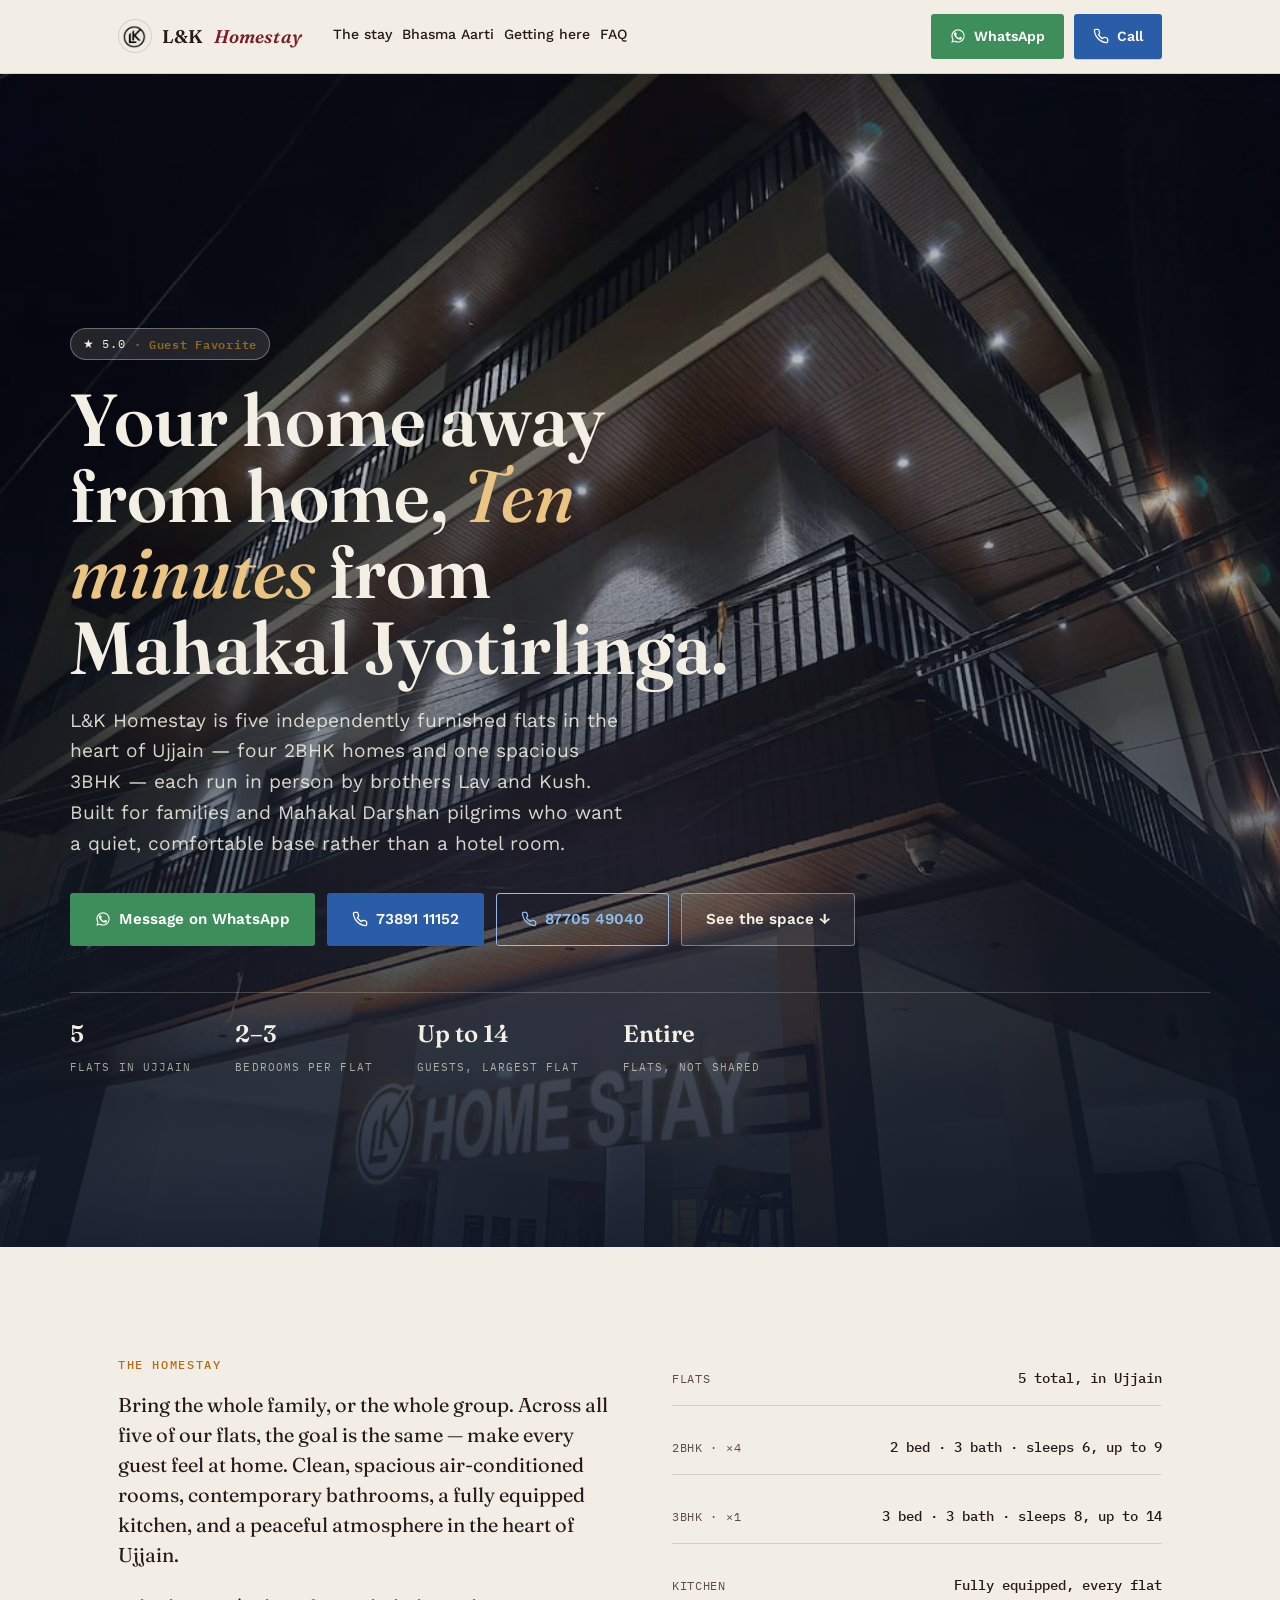
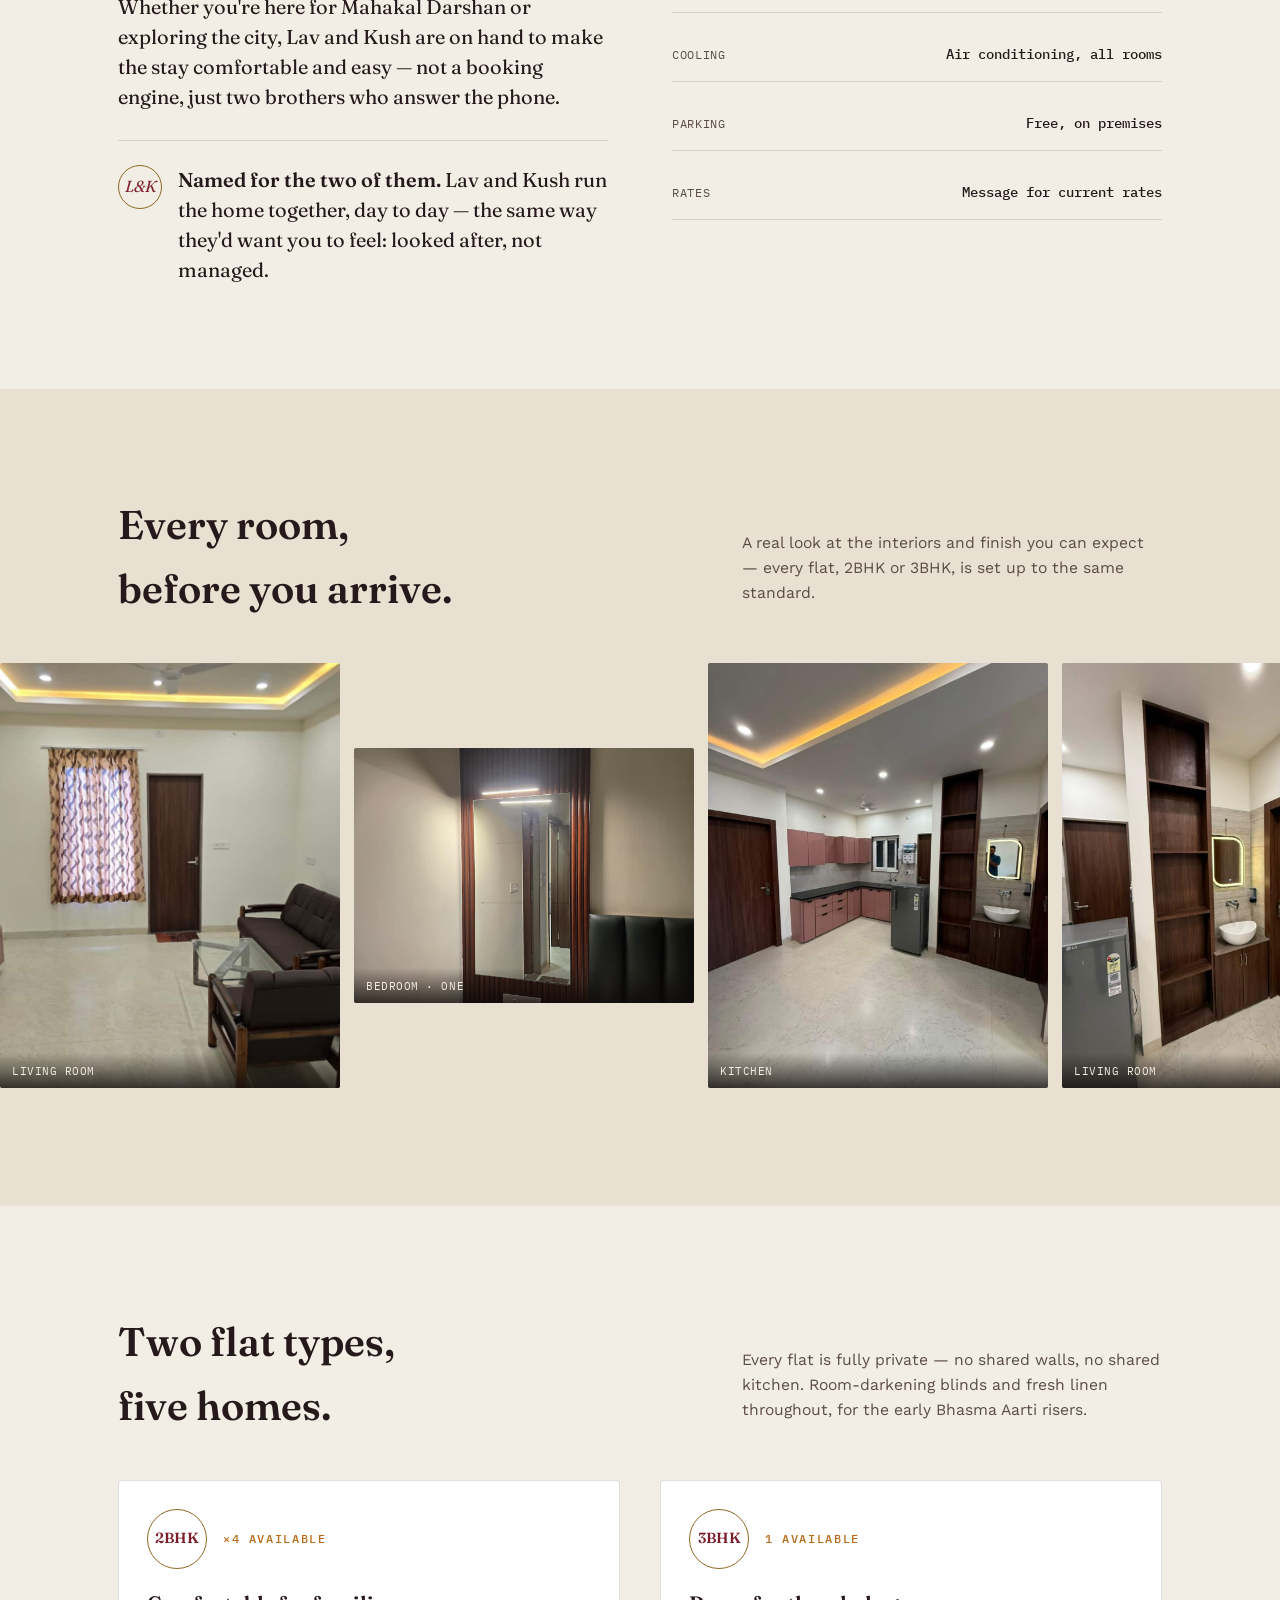
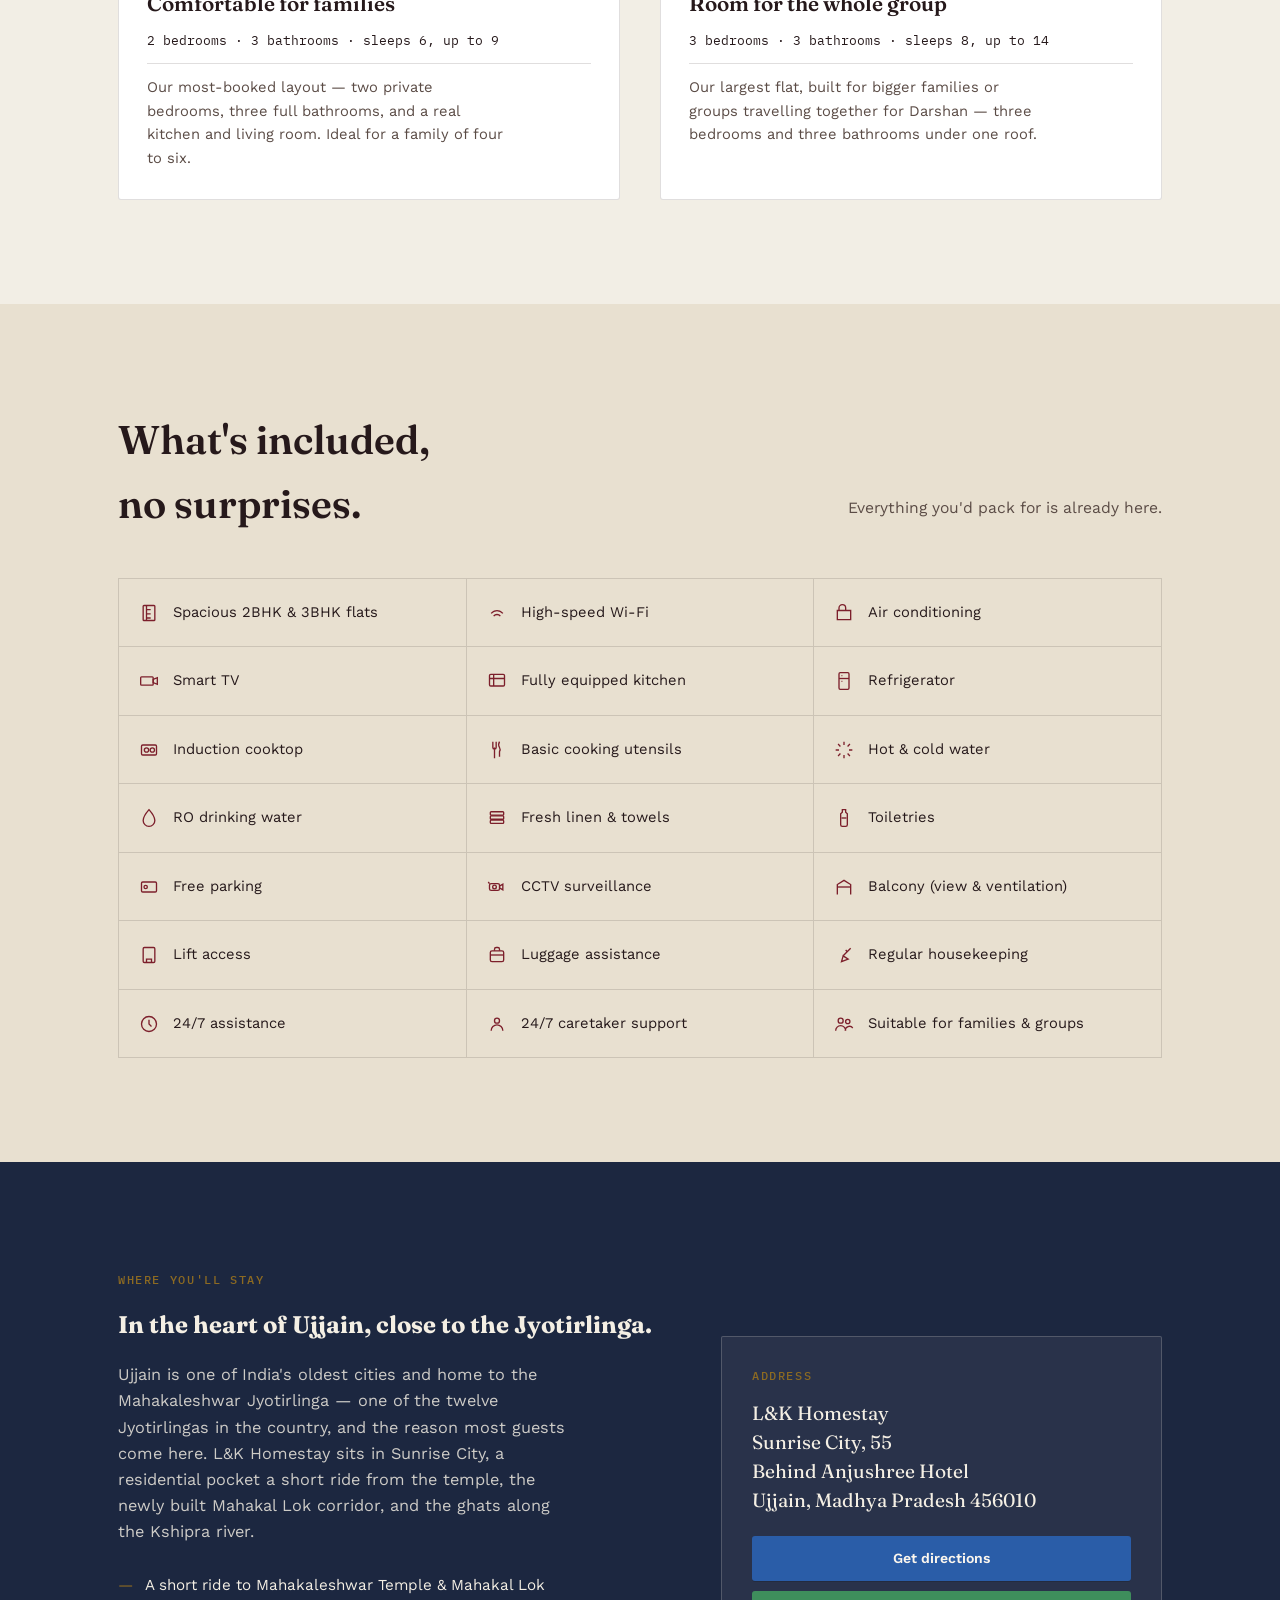
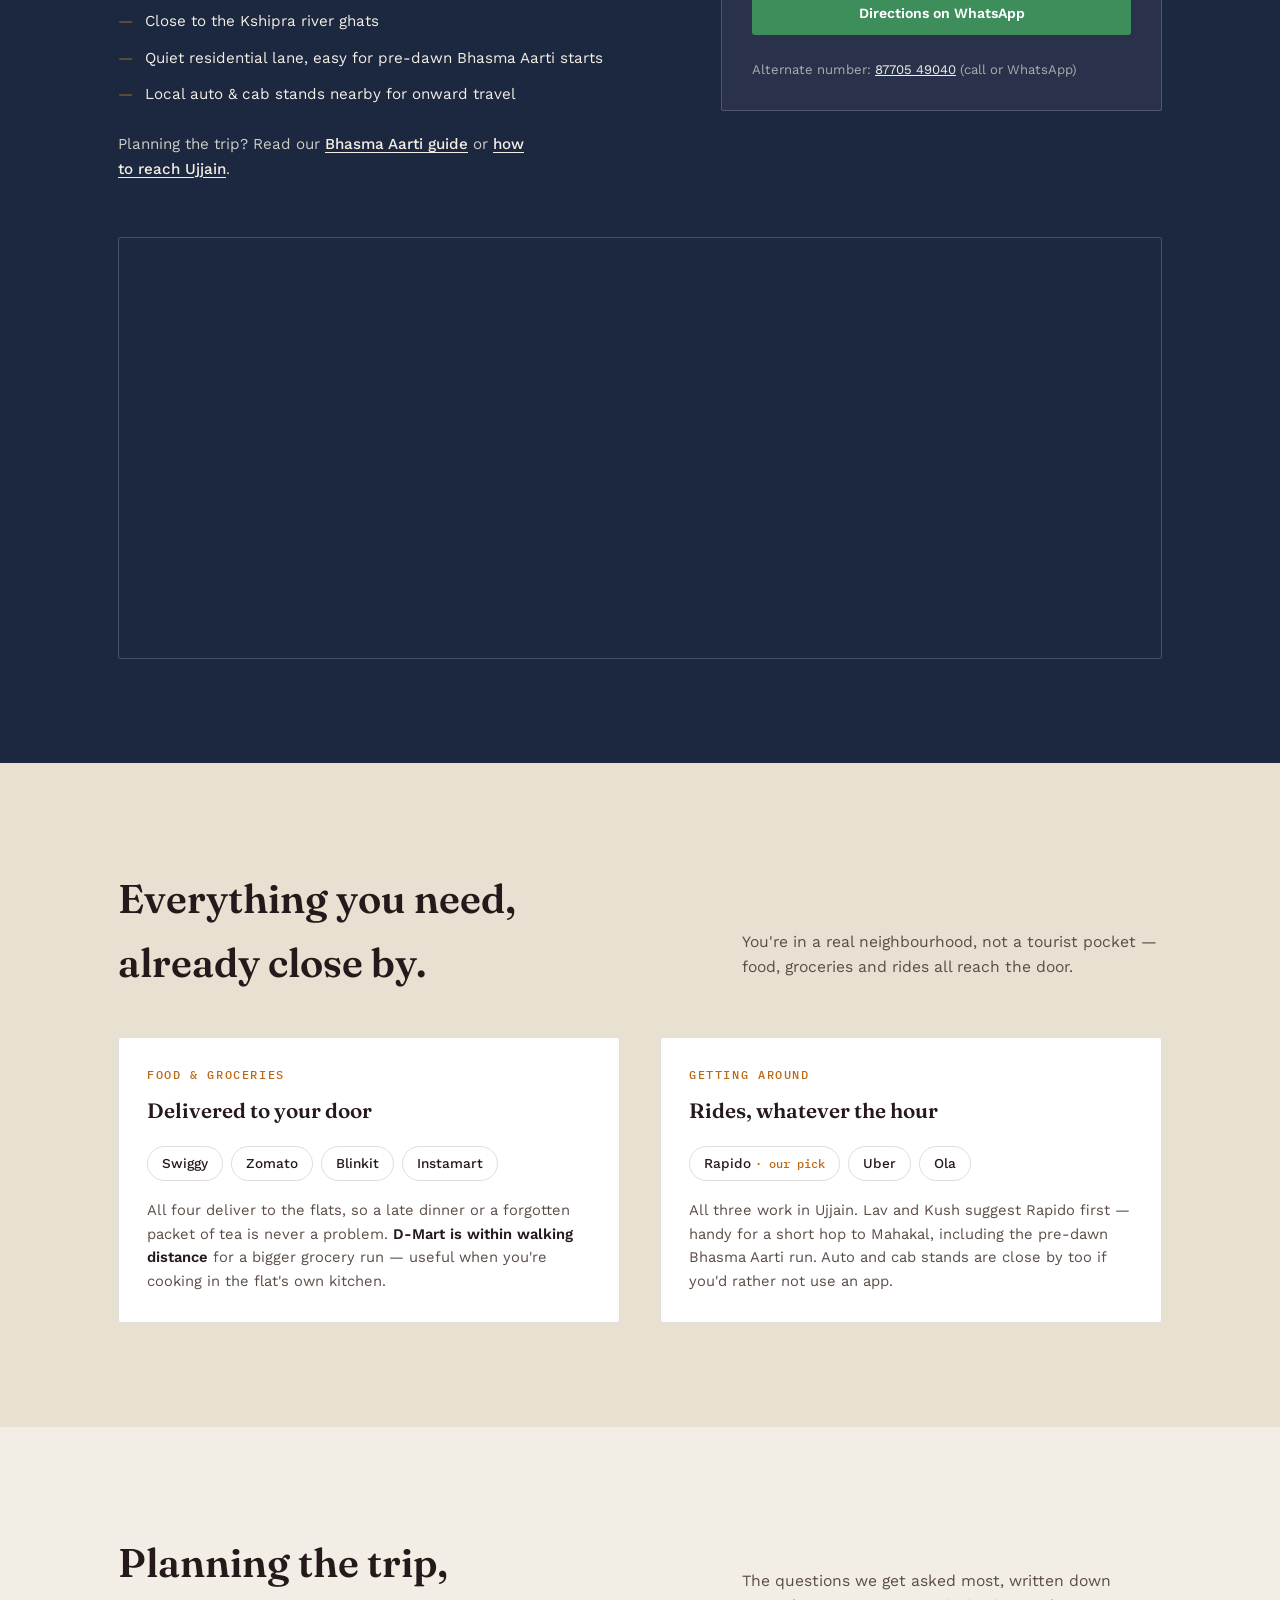
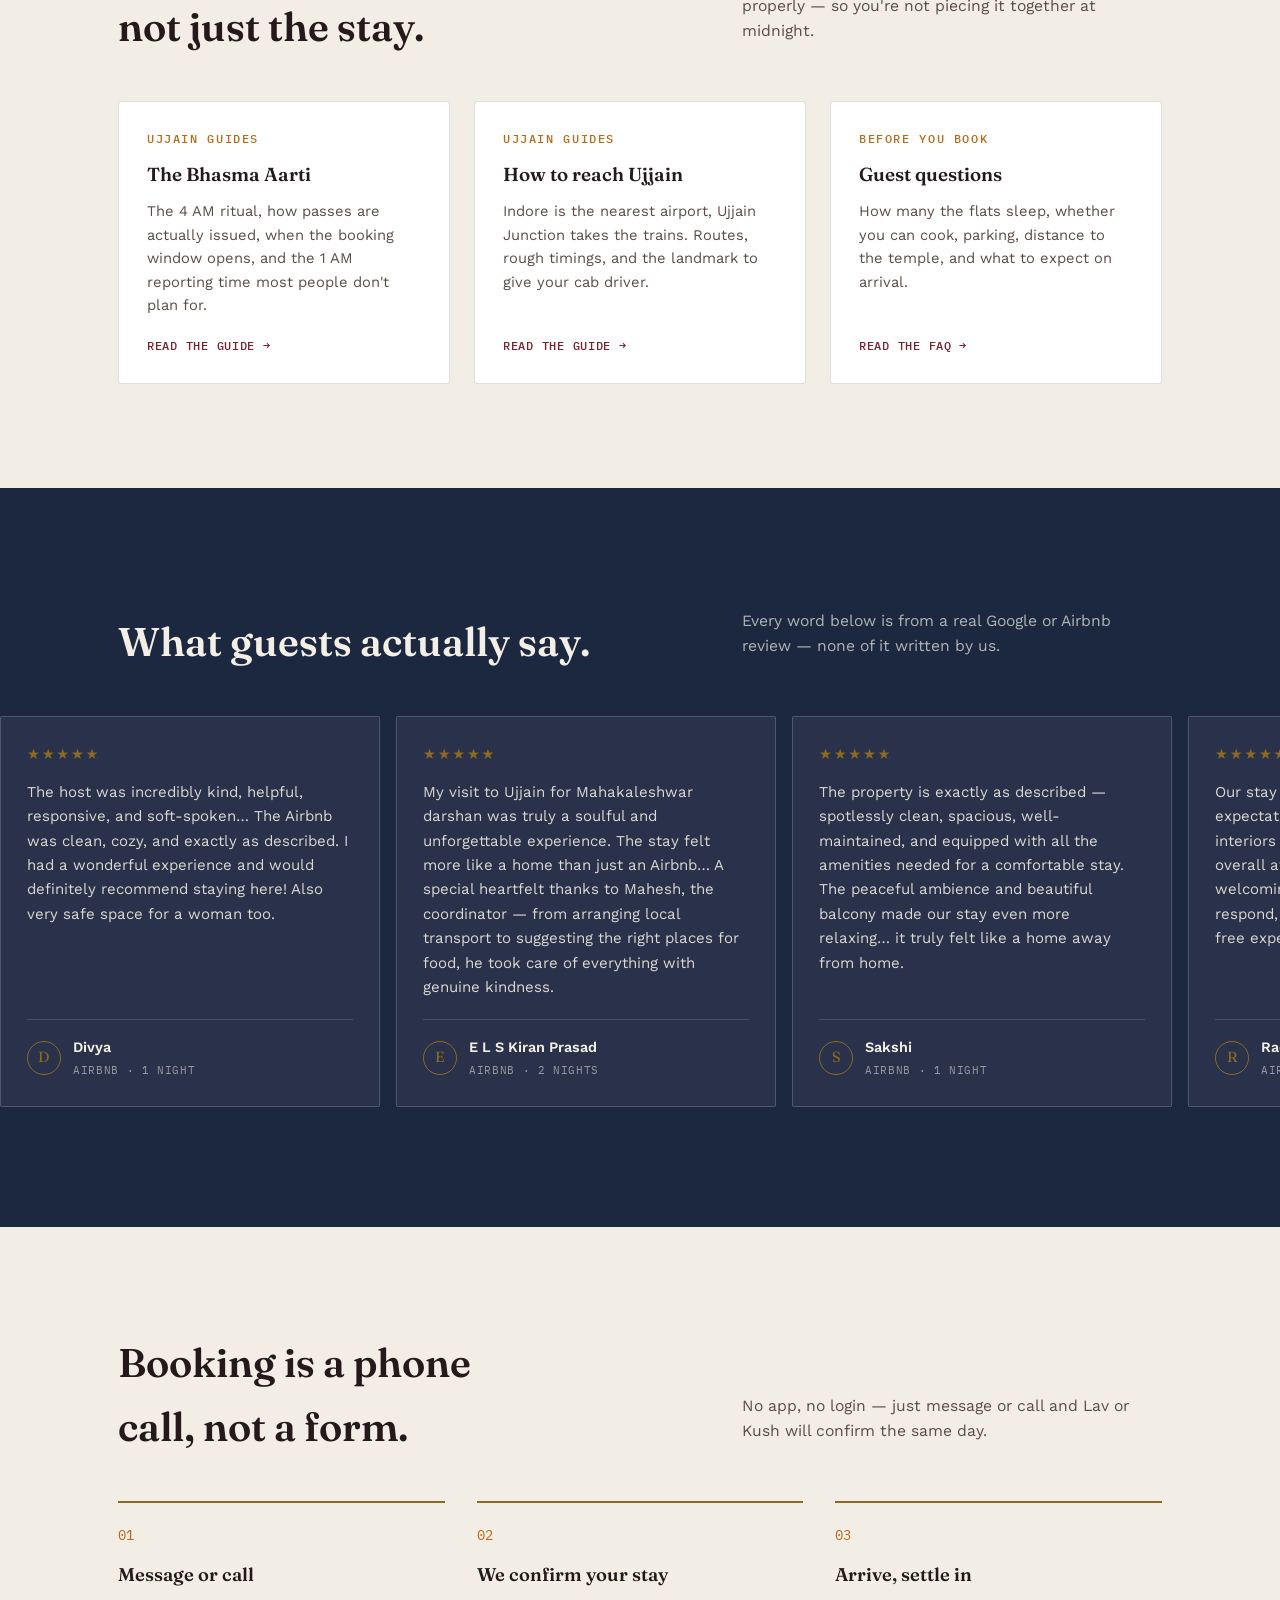
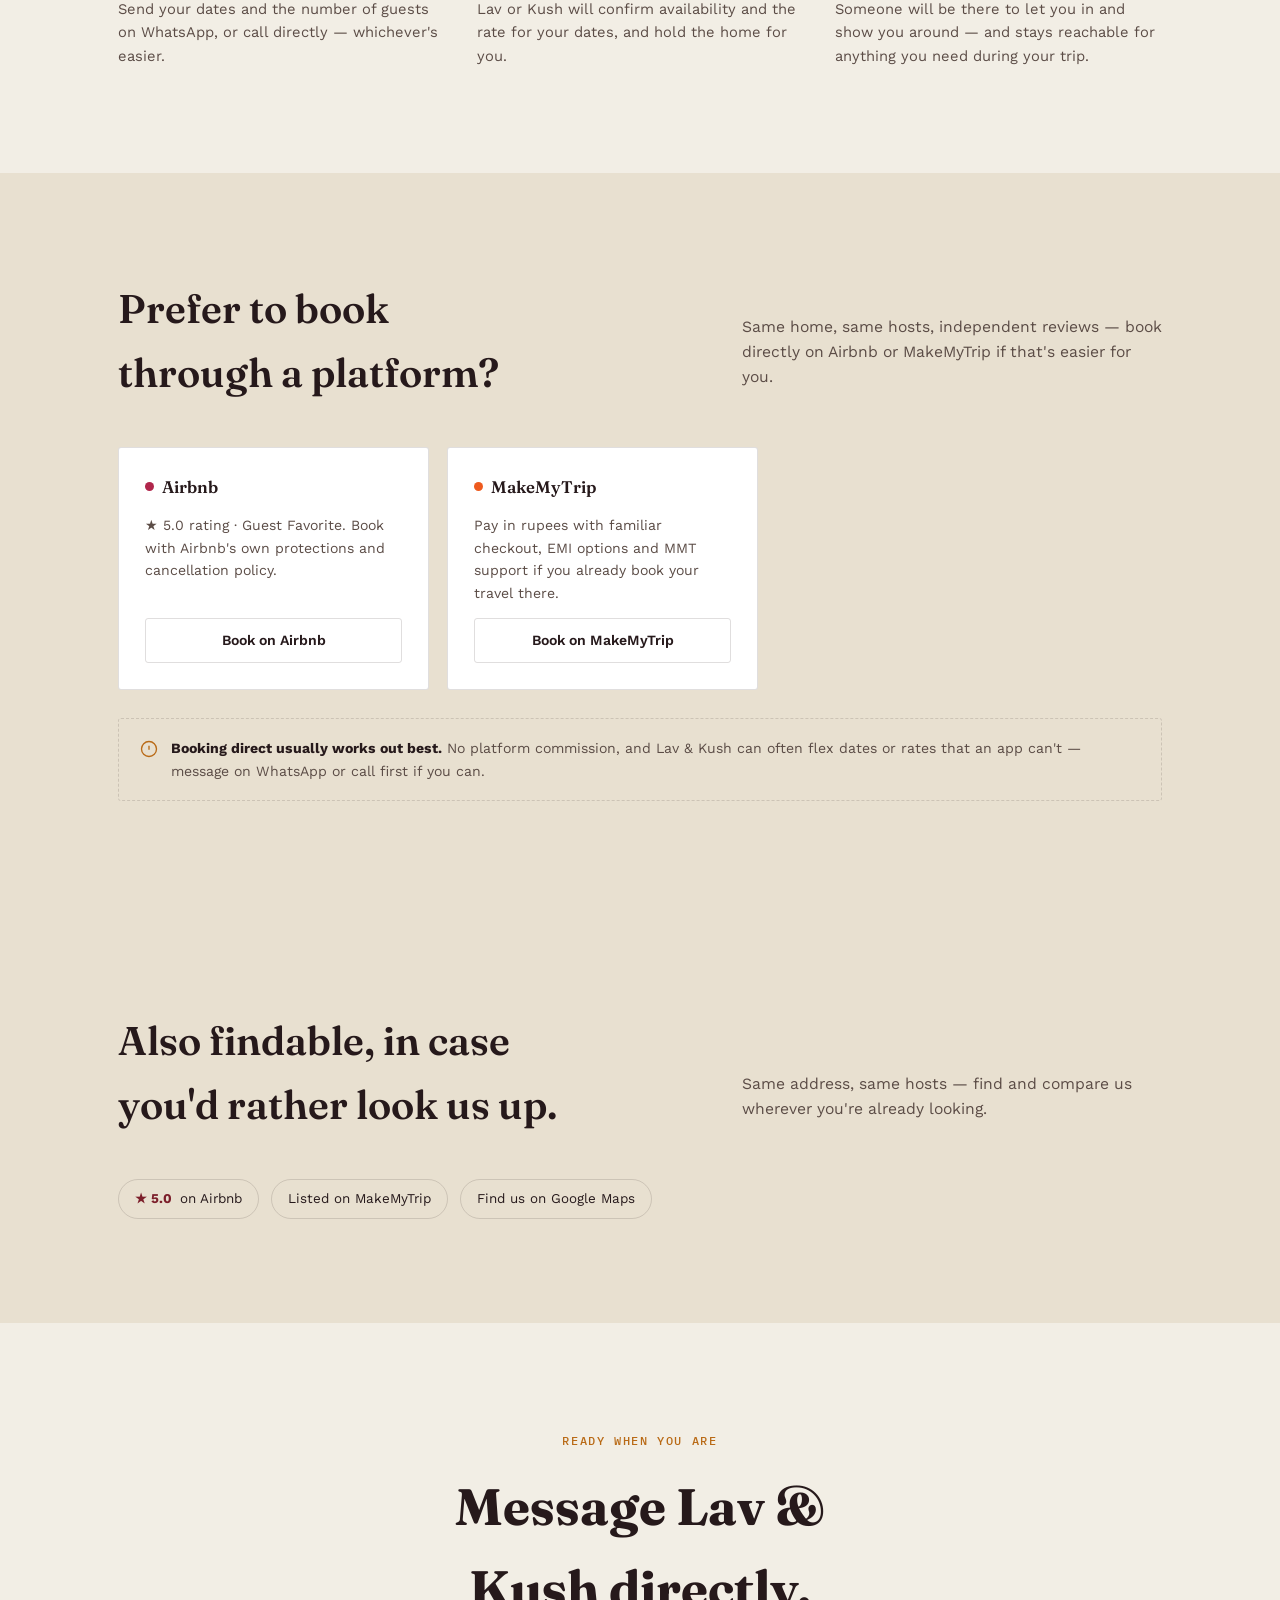
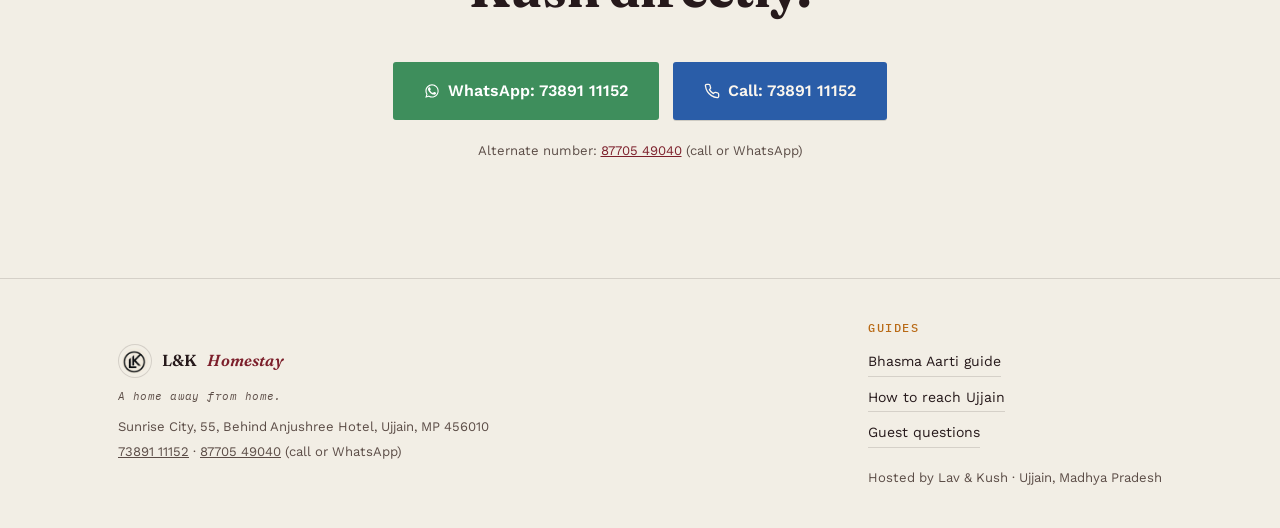
==== commit f208586f: "Show the nav on mobile instead of hiding it Hiding .topnav below 1020px left phones with no route to" ====
--- a/index.html
+++ b/index.html
@@ -76,15 +76,13 @@
 
 <div class="topbar">
   <div class="wrap">
-    <div class="topbar-left">
-      <a class="brand" href="index.html" style="text-decoration:none;"><img src="images/logo-mark.png" alt="" width="34" height="34">L&amp;K <em>Homestay</em></a>
-      <nav class="topnav">
-        <a href="#stay">The stay</a>
-        <a href="bhasma-aarti.html">Bhasma Aarti</a>
-        <a href="how-to-reach-ujjain.html">Getting here</a>
-        <a href="faq.html">FAQ</a>
-      </nav>
-    </div>
+    <a class="brand" href="index.html" style="text-decoration:none;"><img src="images/logo-mark.png" alt="" width="34" height="34">L&amp;K <em>Homestay</em></a>
+    <nav class="topnav">
+      <a href="#stay">The stay</a>
+      <a href="bhasma-aarti.html">Bhasma Aarti</a>
+      <a href="how-to-reach-ujjain.html">Getting here</a>
+      <a href="faq.html">FAQ</a>
+    </nav>
     <nav class="topbar-cta">
       <a class="btn btn-wa" href="https://wa.me/917389111152?text=Hi%20Lav%20%26%20Kush%2C%20I%27d%20like%20to%20check%20availability%20at%20L%26K%20Homestay" target="_blank" rel="noopener">
         <svg viewBox="0 0 24 24" fill="currentColor" aria-hidden="true"><path d="M17.472 14.382c-.297-.149-1.758-.867-2.03-.967-.273-.099-.471-.148-.67.15-.197.297-.767.966-.94 1.164-.173.199-.347.223-.644.075-.297-.15-1.255-.463-2.39-1.475-.883-.788-1.48-1.761-1.653-2.059-.173-.297-.018-.458.13-.606.134-.133.298-.347.446-.52.149-.174.198-.298.298-.497.099-.198.05-.371-.025-.52-.075-.149-.669-1.612-.916-2.207-.242-.579-.487-.5-.669-.51-.173-.008-.371-.01-.57-.01-.198 0-.52.074-.792.372-.272.297-1.04 1.016-1.04 2.479 0 1.462 1.065 2.875 1.213 3.074.149.198 2.096 3.2 5.077 4.487.709.306 1.262.489 1.694.625.712.227 1.36.195 1.871.118.571-.085 1.758-.719 2.006-1.413.248-.694.248-1.289.173-1.413-.074-.124-.272-.198-.57-.347z"/><path d="M12.04 2C6.58 2 2.13 6.45 2.13 11.91c0 1.81.48 3.55 1.38 5.08L2 22l5.16-1.48a9.9 9.9 0 0 0 4.88 1.28h.004c5.46 0 9.91-4.45 9.91-9.91C21.95 6.45 17.5 2 12.04 2zm0 18.13h-.003a8.2 8.2 0 0 1-4.19-1.15l-.3-.18-3.11.89.9-3.04-.2-.32a8.2 8.2 0 0 1-1.26-4.42c0-4.55 3.7-8.25 8.26-8.25 2.2 0 4.28.86 5.84 2.42a8.2 8.2 0 0 1 2.42 5.84c0 4.55-3.71 8.26-8.27 8.26z"/></svg>
--- a/styles.css
+++ b/styles.css
@@ -99,9 +99,11 @@
     border-bottom: 1px solid var(--line);
   }
   .topbar .wrap {
-    display: flex; align-items: center; justify-content: space-between;
-    padding-top: 14px; padding-bottom: 14px; gap: 12px;
-  }
+    display: flex; align-items: center;
+    padding-top: 14px; padding-bottom: 14px;
+    gap: clamp(14px, 2.4vw, 32px);
+  }
+  .topbar-cta { margin-left: auto; }
   .brand {
     display: inline-flex; align-items: center; gap: 10px;
     font-family: 'Fraunces', serif;
@@ -624,9 +626,23 @@
   .topnav a:hover { color: var(--maroon); border-bottom-color: var(--maroon); }
   .topnav a:focus-visible { outline: 2px solid var(--marigold); outline-offset: 3px; }
 
-  /* .topbar nav {display:flex} is (0,1,1) and outranks a bare .topnav (0,1,0),
-     so this hide rule must be at least as specific to win. */
-  @media (max-width: 1020px) { .topbar .topnav { display: none; } }
+  /* Below 1020px the nav drops to its own full-width row under the logo and
+     CTAs, rather than being hidden — on phones it is the only way to reach the
+     guide pages. Selectors here are .topbar .topnav (0,2,0) because the older
+     .topbar nav {display:flex} is (0,1,1) and outranks a bare .topnav (0,1,0). */
+  @media (max-width: 1020px) {
+    .topbar .wrap { flex-wrap: wrap; padding-bottom: 0; gap: 12px; }
+    .topbar .topnav {
+      order: 3; flex-basis: 100%;
+      margin-top: 2px; padding: 9px 0 10px;
+      border-top: 1px solid var(--line);
+      gap: clamp(16px, 4.6vw, 26px);
+      overflow-x: auto; scrollbar-width: none;
+      -webkit-overflow-scrolling: touch;
+    }
+    .topbar .topnav::-webkit-scrollbar { display: none; }
+    .topbar .topnav a { font-size: 0.83rem; padding-bottom: 2px; }
+  }
   .topnav a.is-active { color: var(--maroon); border-bottom-color: var(--maroon); }
 
   /* ---------- page header with photo ---------- */
@@ -645,3 +661,10 @@
     letter-spacing: 0.04em; color: var(--ink-soft); margin: 0;
   }
   .photo-credit a { color: var(--ink-soft); }
+
+  /* At the very narrowest widths, tighten the nav row so all four items fit
+     without the last one being clipped (it was ~15px over at 320px). */
+  @media (max-width: 345px) {
+    .topbar .topnav { gap: 10px; }
+    .topbar .topnav a { font-size: 0.79rem; }
+  }
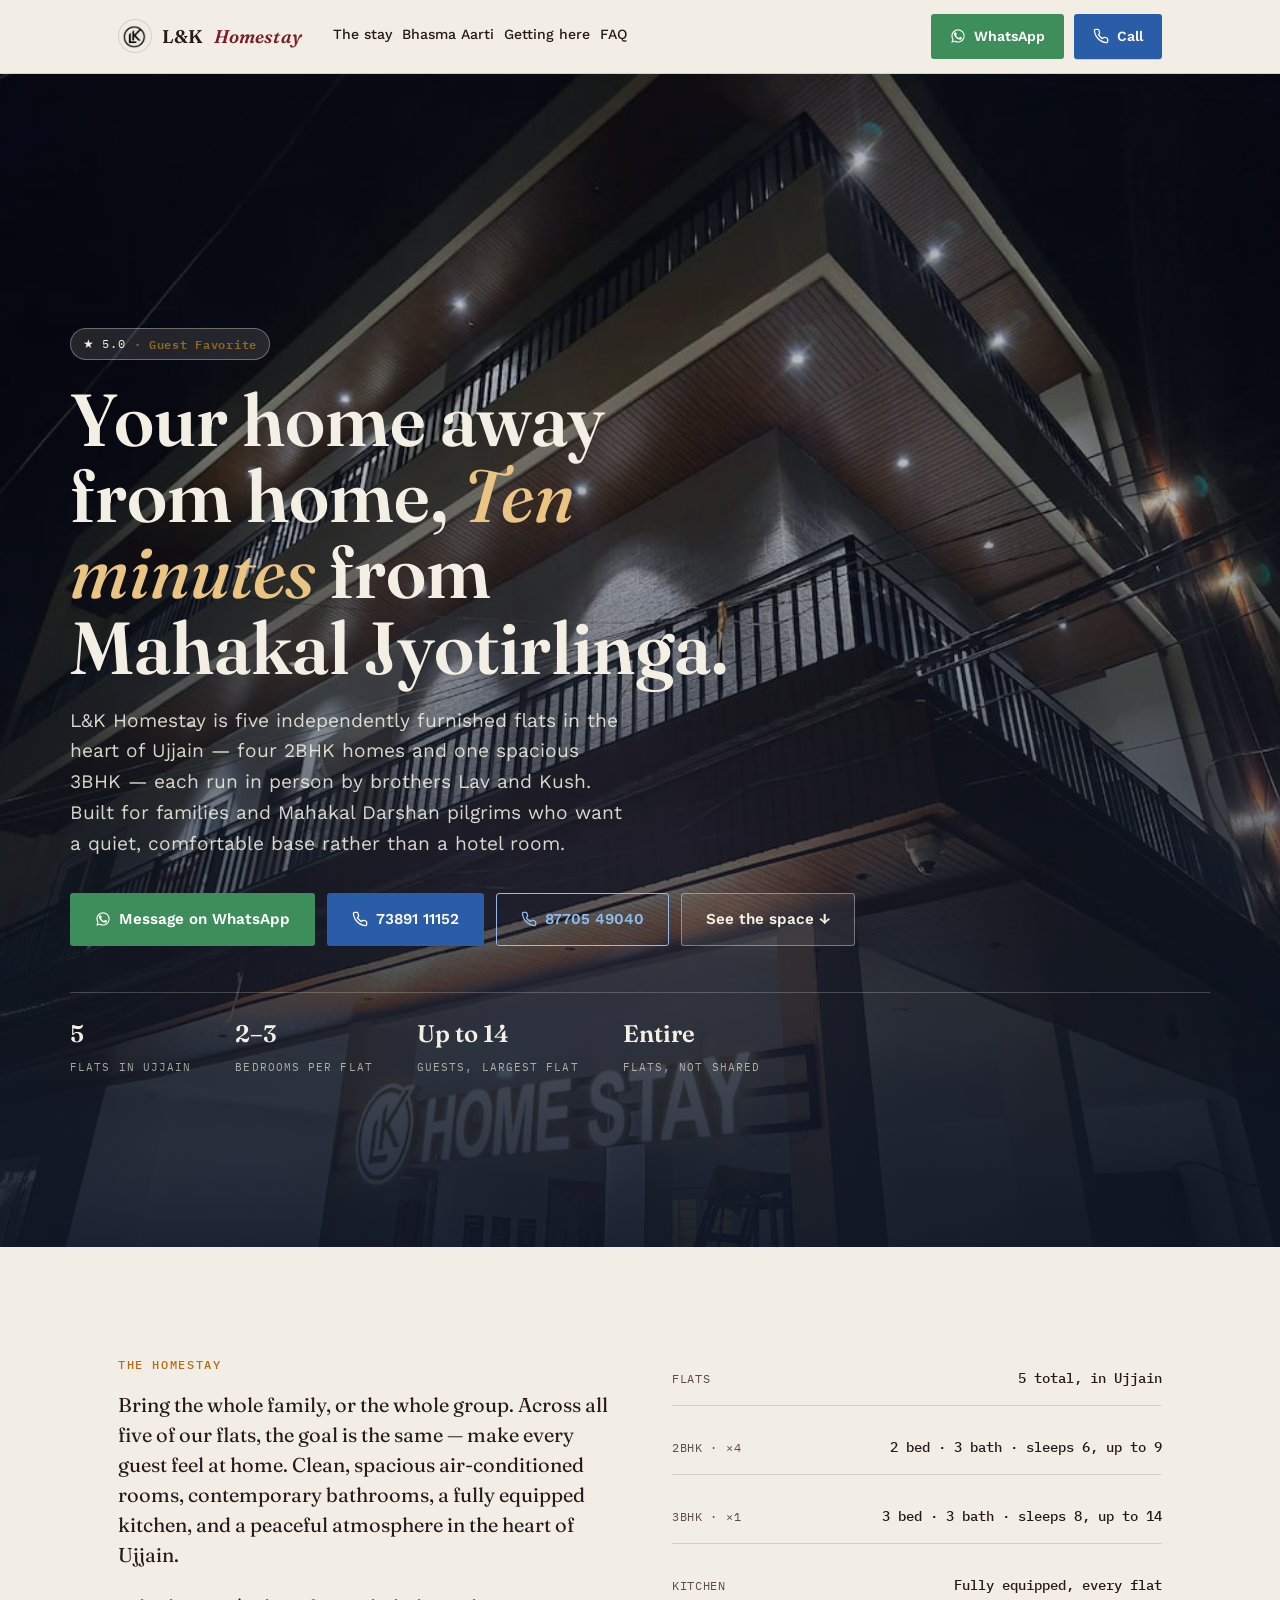
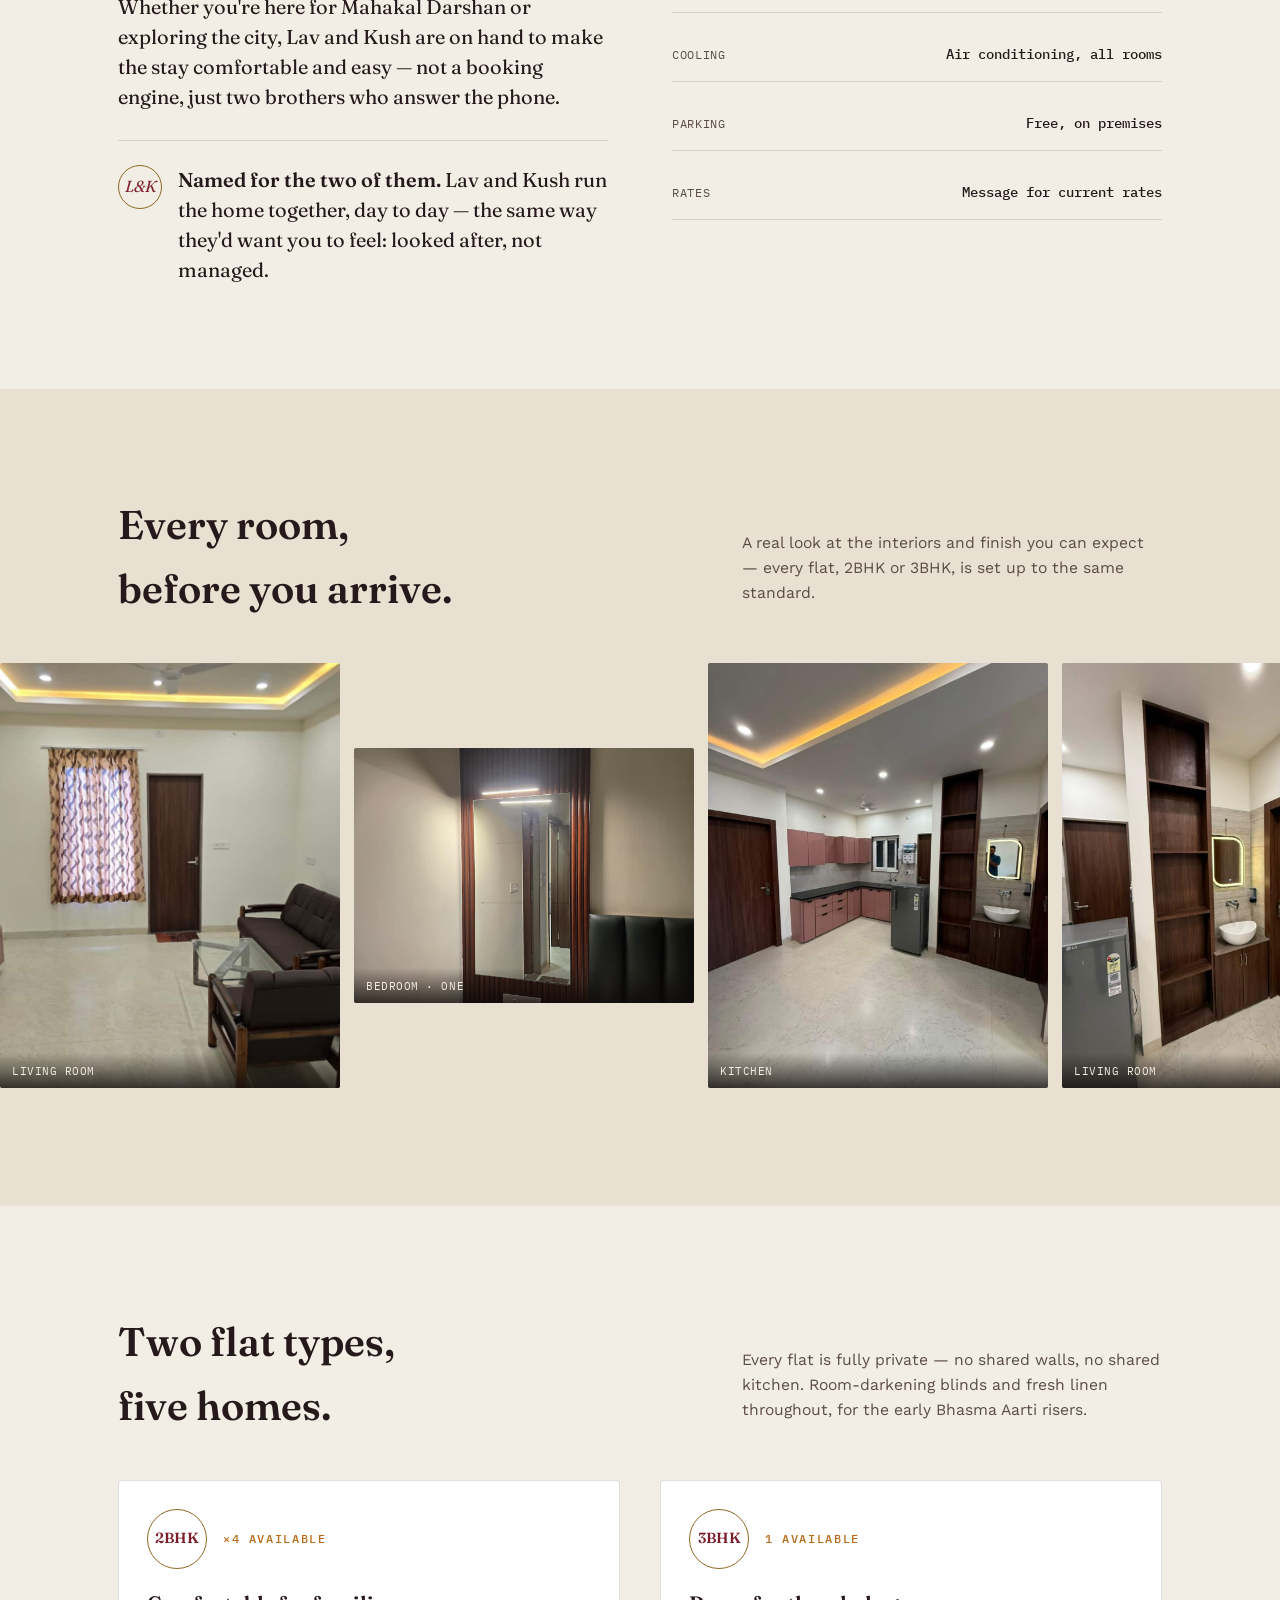
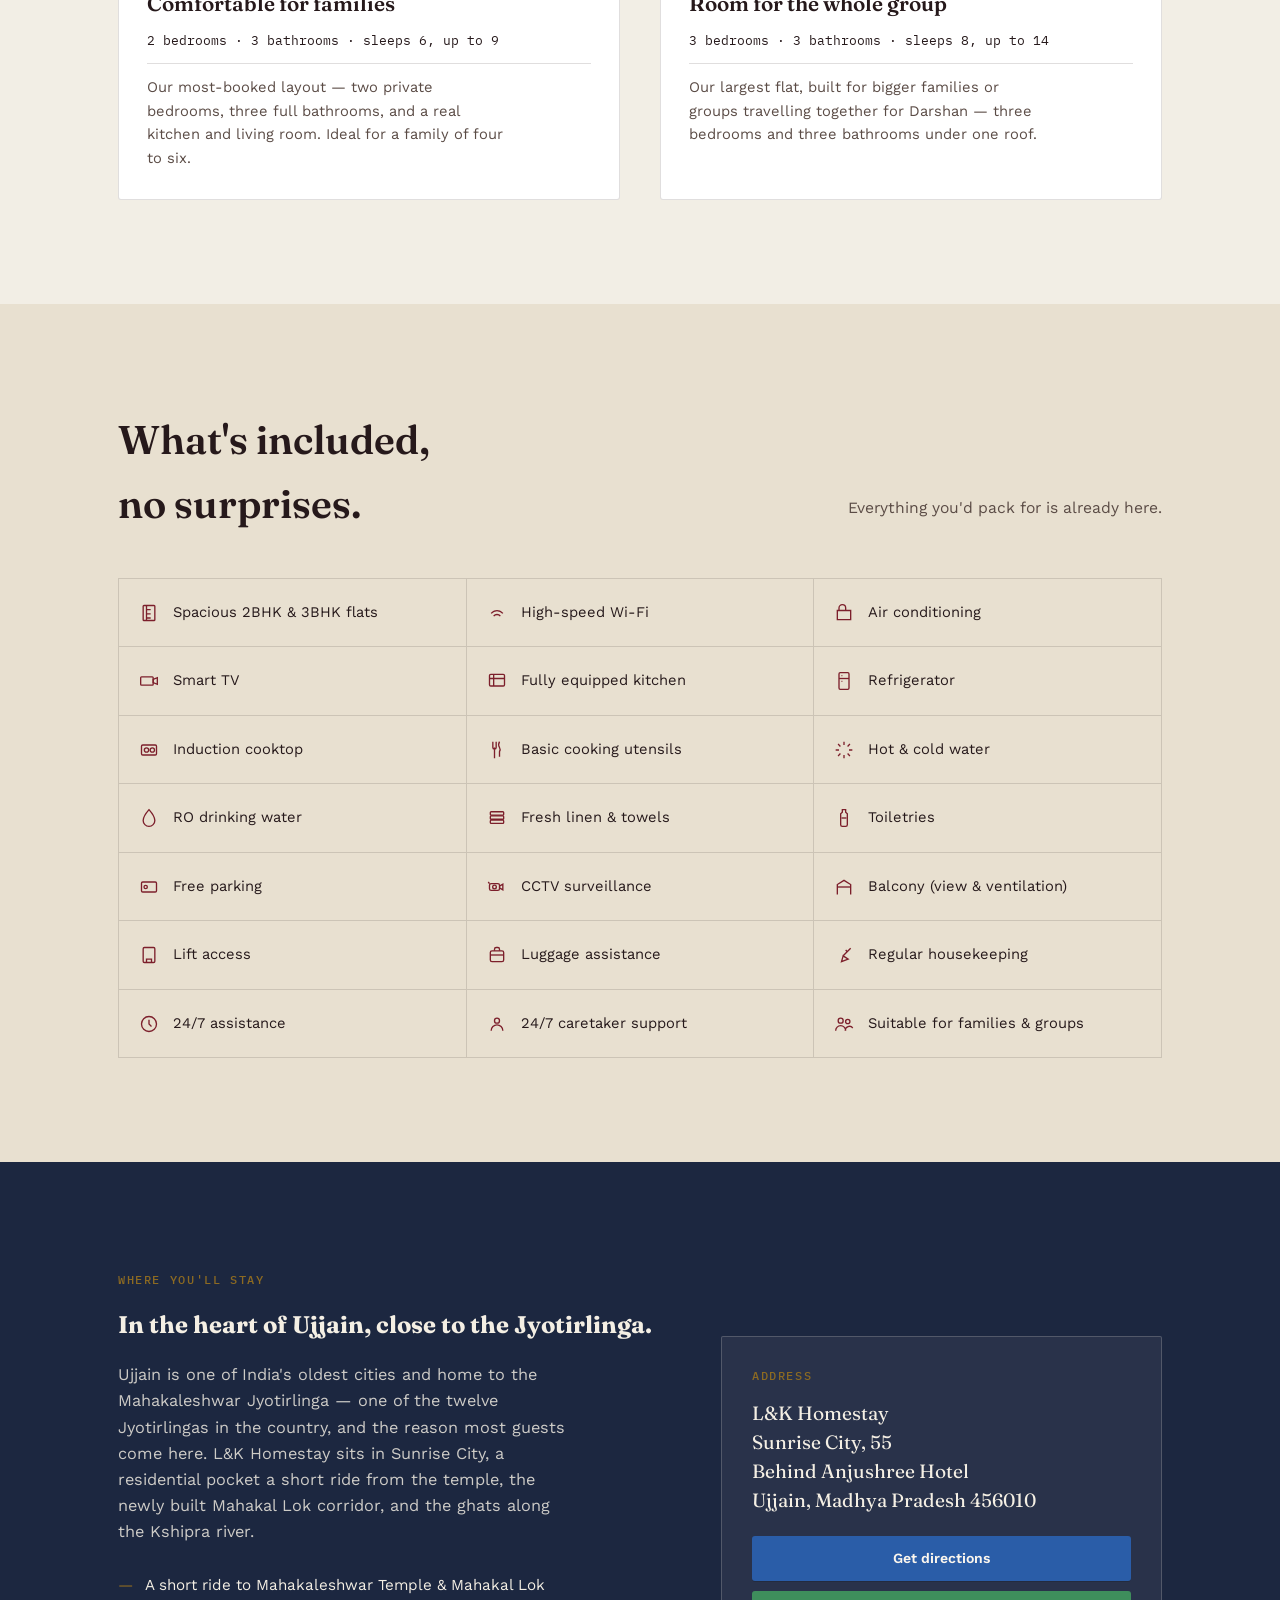
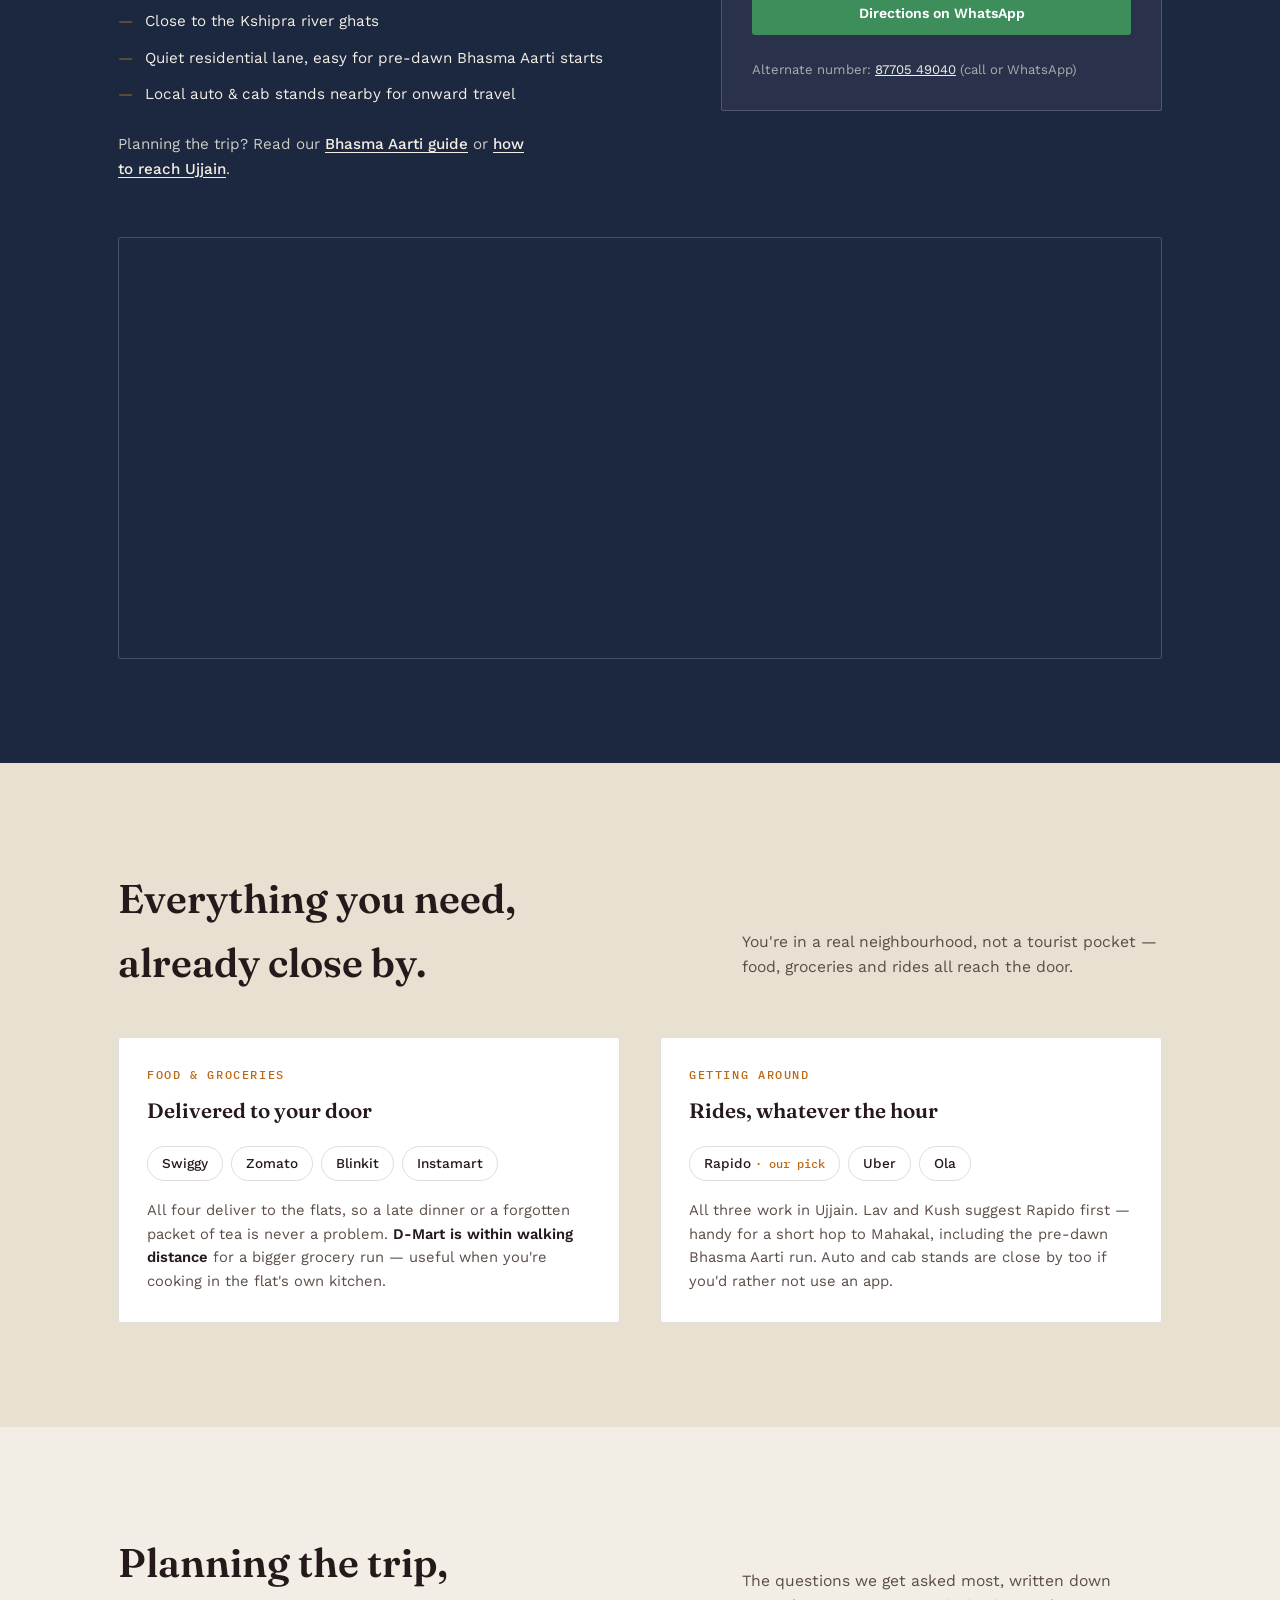
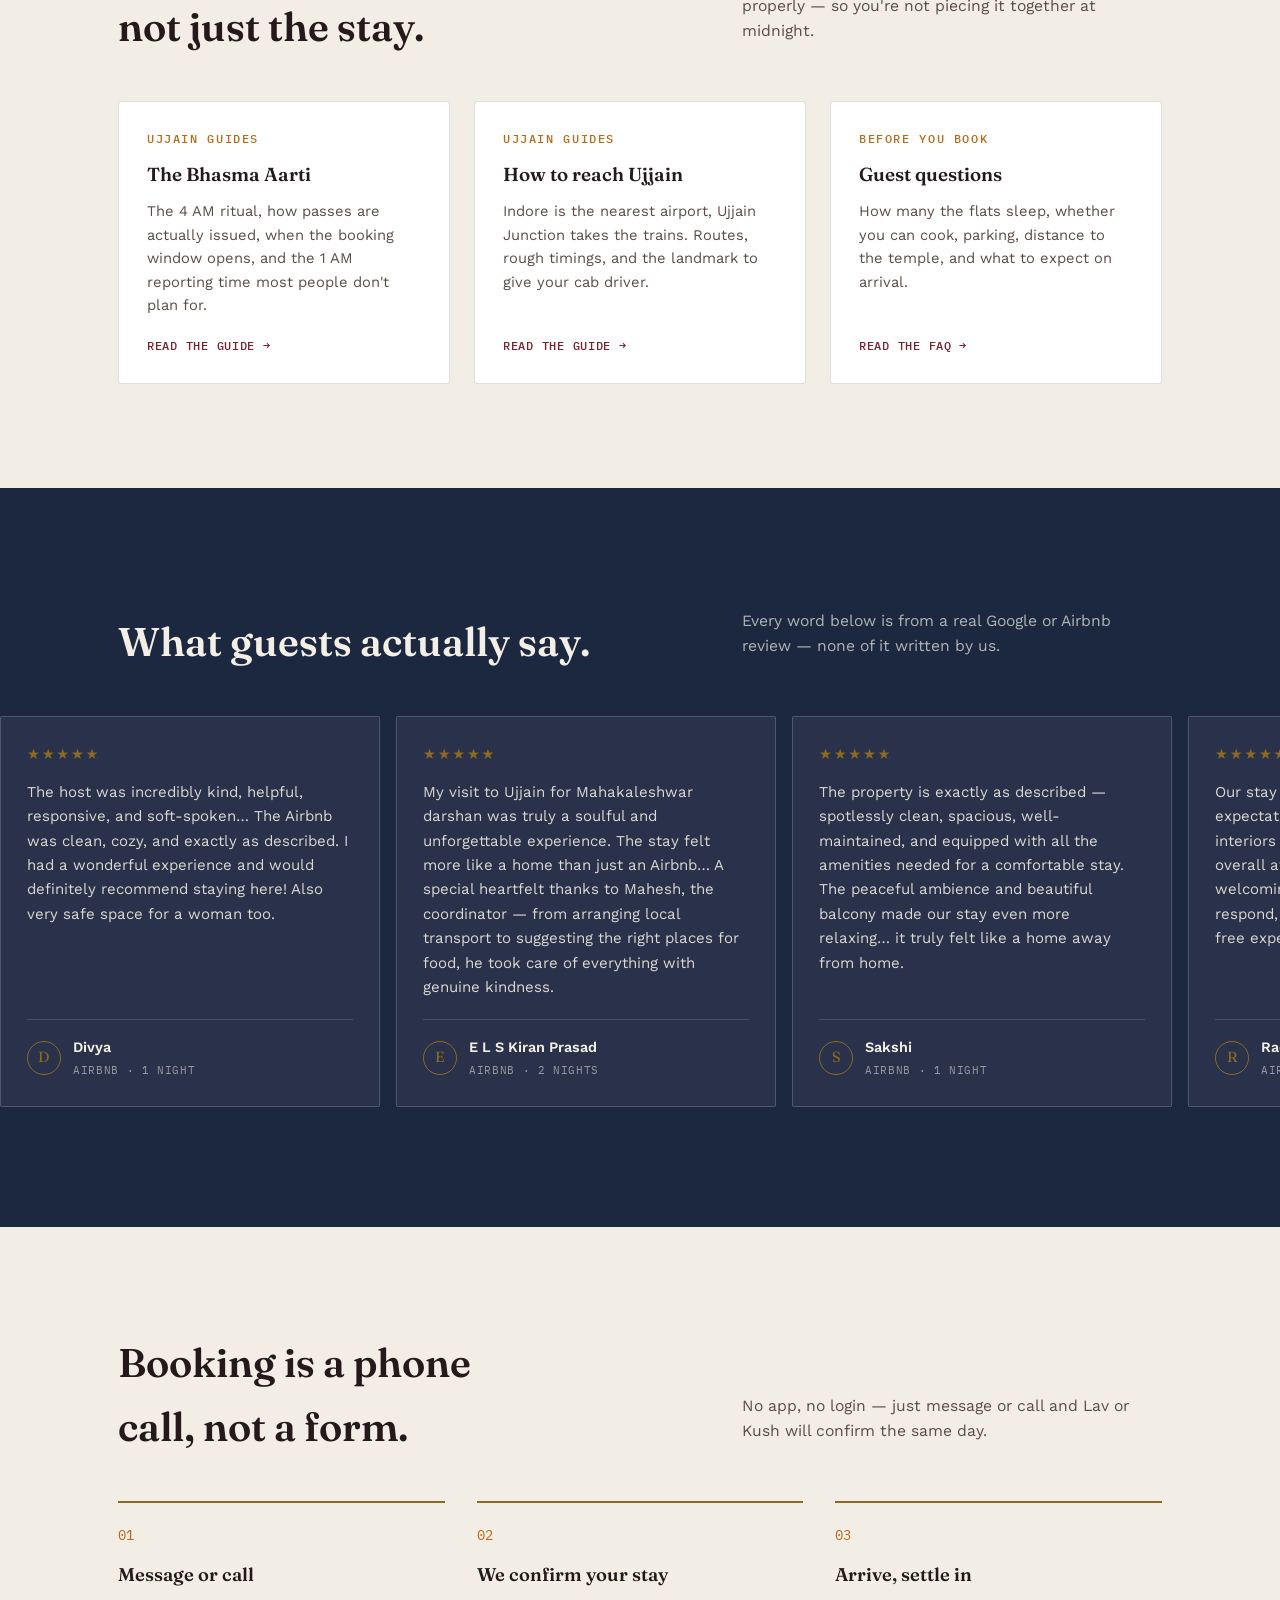
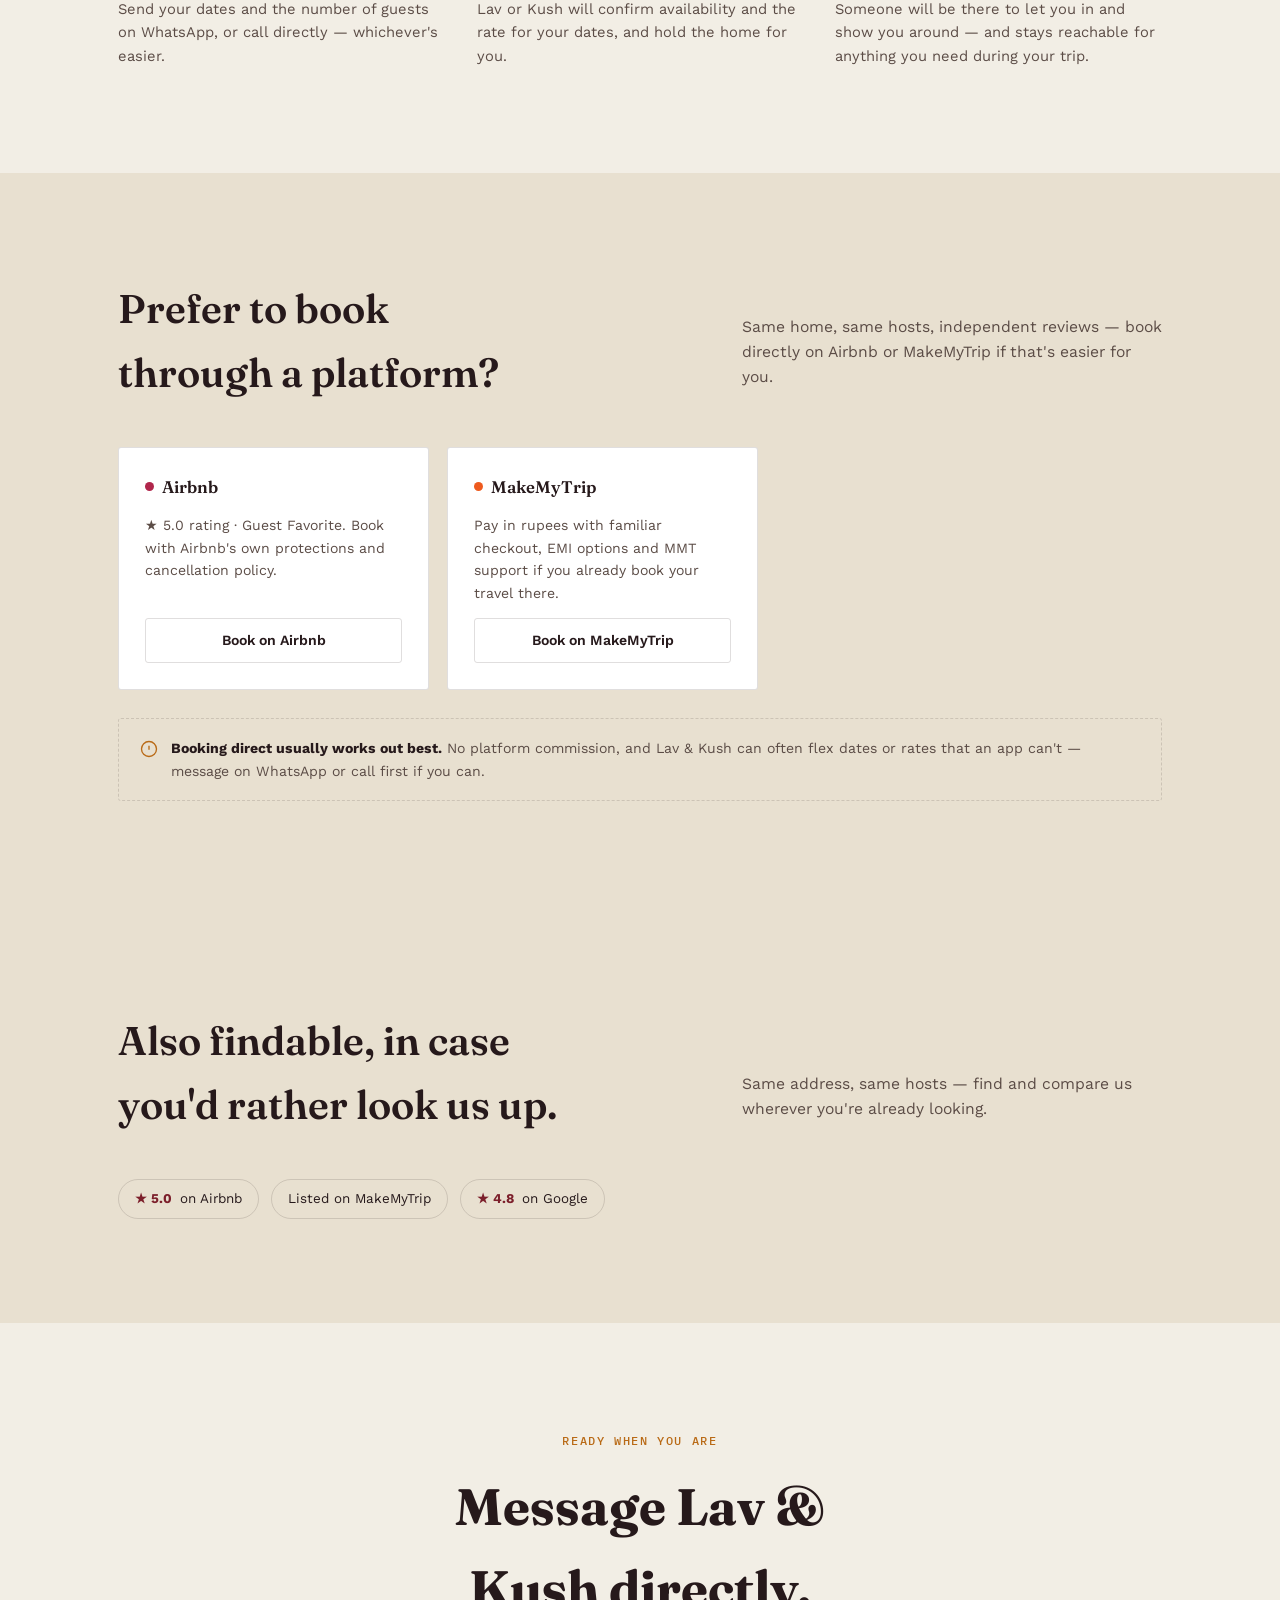
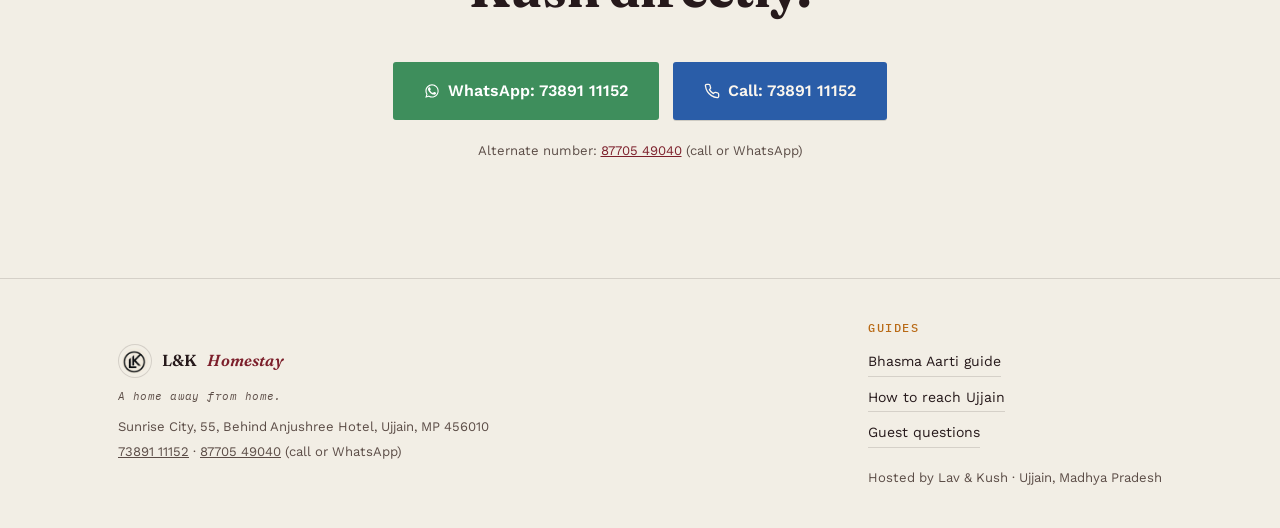
==== commit 55b8a94c: "Surface the Google rating, name Mahesh, rewrite the README - Trust strip now shows the Google rating" ====
--- a/index.html
+++ b/index.html
@@ -1,5 +1,5 @@
 <!doctype html>
-<html lang="en">
+<html lang="en-IN">
 <head>
 <meta charset="UTF-8">
 <meta name="viewport" content="width=device-width, initial-scale=1">
@@ -15,18 +15,18 @@
   gtag('config', 'AW-18284589937'); // Google Ads
 </script>
 
-<title>L&amp;K Homestay, Ujjain — 2BHK &amp; 3BHK Stays Near Mahakal</title>
-<meta name="description" content="Homestay in Ujjain near Mahakaleshwar Temple. Five furnished 2BHK &amp; 3BHK flats with kitchen, AC and free parking, sleeping up to 14. Call or WhatsApp to book direct.">
+<title>L&amp;K Homestay, Ujjain — 2BHK &amp; 3BHK Near Mahakal Mandir</title>
+<meta name="description" content="Homestay near Mahakal Mandir, Ujjain. Five furnished 2BHK &amp; 3BHK flats with kitchen, AC and free parking, sleeping up to 14. Call or WhatsApp to book.">
 <link rel="canonical" href="https://lkhomestay.co.in/">
 <meta name="robots" content="index, follow, max-image-preview:large">
 <meta property="og:site_name" content="L&amp;K Homestay">
-<meta property="og:title" content="L&amp;K Homestay, Ujjain — 2BHK &amp; 3BHK Stays Near Mahakal">
+<meta property="og:title" content="L&amp;K Homestay, Ujjain — 2BHK &amp; 3BHK Near Mahakal Mandir">
 <meta property="og:description" content="A home ten minutes from Mahakal. Five flats — 2BHK &amp; 3BHK — sleeping up to 14. Message on WhatsApp or call to book.">
 <meta property="og:image" content="https://lkhomestay.co.in/images/hero.jpg">
 <meta property="og:url" content="https://lkhomestay.co.in/">
 <meta property="og:type" content="website">
 <meta name="twitter:card" content="summary_large_image">
-<meta name="twitter:title" content="L&amp;K Homestay, Ujjain — 2BHK &amp; 3BHK Stays Near Mahakal">
+<meta name="twitter:title" content="L&amp;K Homestay, Ujjain — 2BHK &amp; 3BHK Near Mahakal Mandir">
 <meta name="twitter:description" content="Five furnished flats near Mahakaleshwar Temple, sleeping up to 14. Call or WhatsApp to book direct.">
 <meta name="twitter:image" content="https://lkhomestay.co.in/images/hero.jpg">
 <link rel="icon" type="image/png" href="images/favicon.png">
@@ -36,6 +36,7 @@
   "@type": "LodgingBusiness",
   "@id": "https://lkhomestay.co.in/#business",
   "name": "L&K Homestay",
+  "alternateName": ["LK Homestay", "L and K Homestay", "L&K Homestay Ujjain"],
   "description": "Five independently furnished 2BHK and 3BHK flats in the heart of Ujjain, a short ride from the Mahakaleshwar Jyotirlinga, run in person by brothers Lav and Kush.",
   "url": "https://lkhomestay.co.in/",
   "telephone": "+91-73891-11152",
@@ -468,7 +469,7 @@
     <div class="trust-strip" data-reveal>
       <a class="trust-chip" href="https://www.airbnb.co.in/rooms/1720204935359673764" target="_blank" rel="noopener"><b>★ 5.0</b> on Airbnb</a>
       <a class="trust-chip" href="https://www.makemytrip.com/hotels/l_k_homestay-details-ujjain.html" target="_blank" rel="noopener">Listed on MakeMyTrip</a>
-      <a class="trust-chip" href="https://www.google.com/maps/search/?api=1&query=L%26K+Homestay+Sunrise+City+55+Behind+Anjushree+Hotel+Ujjain+Madhya+Pradesh+456010" target="_blank" rel="noopener">Find us on Google Maps</a>
+      <a class="trust-chip" href="https://www.google.com/maps/search/?api=1&query=L%26K+Homestay+Sunrise+City+55+Behind+Anjushree+Hotel+Ujjain+Madhya+Pradesh+456010" target="_blank" rel="noopener"><b>★ 4.8</b> on Google</a>
     </div>
   </div>
 </section>
@@ -520,5 +521,21 @@
     document.querySelectorAll('[data-reveal]').forEach(function (el) { io.observe(el); });
   })();
 </script>
+
+<script>
+  /* Conversion tracking: fires a GA4 event whenever a visitor taps Call or
+     WhatsApp anywhere on the site. One delegated listener covers every button,
+     including any added later. Mark these as key events in GA4, then import
+     them into Google Ads as conversion actions. */
+  document.addEventListener('click', function (e) {
+    var a = e.target.closest && e.target.closest('a[href^="tel:"], a[href*="wa.me/"]');
+    if (!a || typeof gtag !== 'function') return;
+    var isCall = a.getAttribute('href').indexOf('tel:') === 0;
+    gtag('event', isCall ? 'contact_call' : 'contact_whatsapp', {
+      link_url: a.getAttribute('href'),
+      page_path: location.pathname
+    });
+  }, true);
+</script>
 </body>
 </html>
--- a/styles.css
+++ b/styles.css
@@ -648,13 +648,19 @@
   /* ---------- page header with photo ---------- */
   .page-head.has-photo {
     position: relative; isolation: isolate; overflow: hidden;
-    padding-top: clamp(72px,10vw,120px); padding-bottom: clamp(60px,8vw,96px);
+    padding-top: clamp(88px,12vw,150px); padding-bottom: clamp(72px,9vw,110px);
   }
   .page-head.has-photo .backdrop { position: absolute; inset: 0; z-index: -2; }
-  .page-head.has-photo .backdrop img { width: 100%; height: 100%; object-fit: cover; }
+  /* object-position keeps the subject in frame: a wide, short band always crops
+     a 16:9 or portrait photo vertically, so bias the crop rather than centring. */
+  .page-head.has-photo .backdrop img {
+    width: 100%; height: 100%; object-fit: cover; object-position: center 20%;
+  }
   .page-head.has-photo::before {
     content: ""; position: absolute; inset: 0; z-index: -1;
-    background: linear-gradient(180deg, rgba(14,22,38,0.78) 0%, rgba(14,22,38,0.72) 45%, rgba(14,22,38,0.9) 100%);
+    background:
+      linear-gradient(100deg, rgba(14,22,38,0.94) 0%, rgba(14,22,38,0.82) 38%, rgba(14,22,38,0.28) 100%),
+      linear-gradient(180deg, rgba(14,22,38,0.35) 0%, rgba(14,22,38,0.25) 50%, rgba(14,22,38,0.6) 100%);
   }
   .photo-credit {
     font-family: 'IBM Plex Mono', monospace; font-size: 0.66rem;
@@ -668,3 +674,15 @@
     .topbar .topnav { gap: 10px; }
     .topbar .topnav a { font-size: 0.79rem; }
   }
+
+  /* ---------- in-article figure ---------- */
+  .prose figure { margin: 2em 0; }
+  .prose figure img {
+    width: 100%; height: auto; display: block;
+    border-radius: 3px; border: 1px solid var(--line);
+  }
+  .prose figure.portrait img { max-width: 420px; }
+  .prose figcaption {
+    margin-top: 10px; font-size: 0.82rem; color: var(--ink-soft);
+    font-family: 'IBM Plex Mono', monospace; line-height: 1.5;
+  }
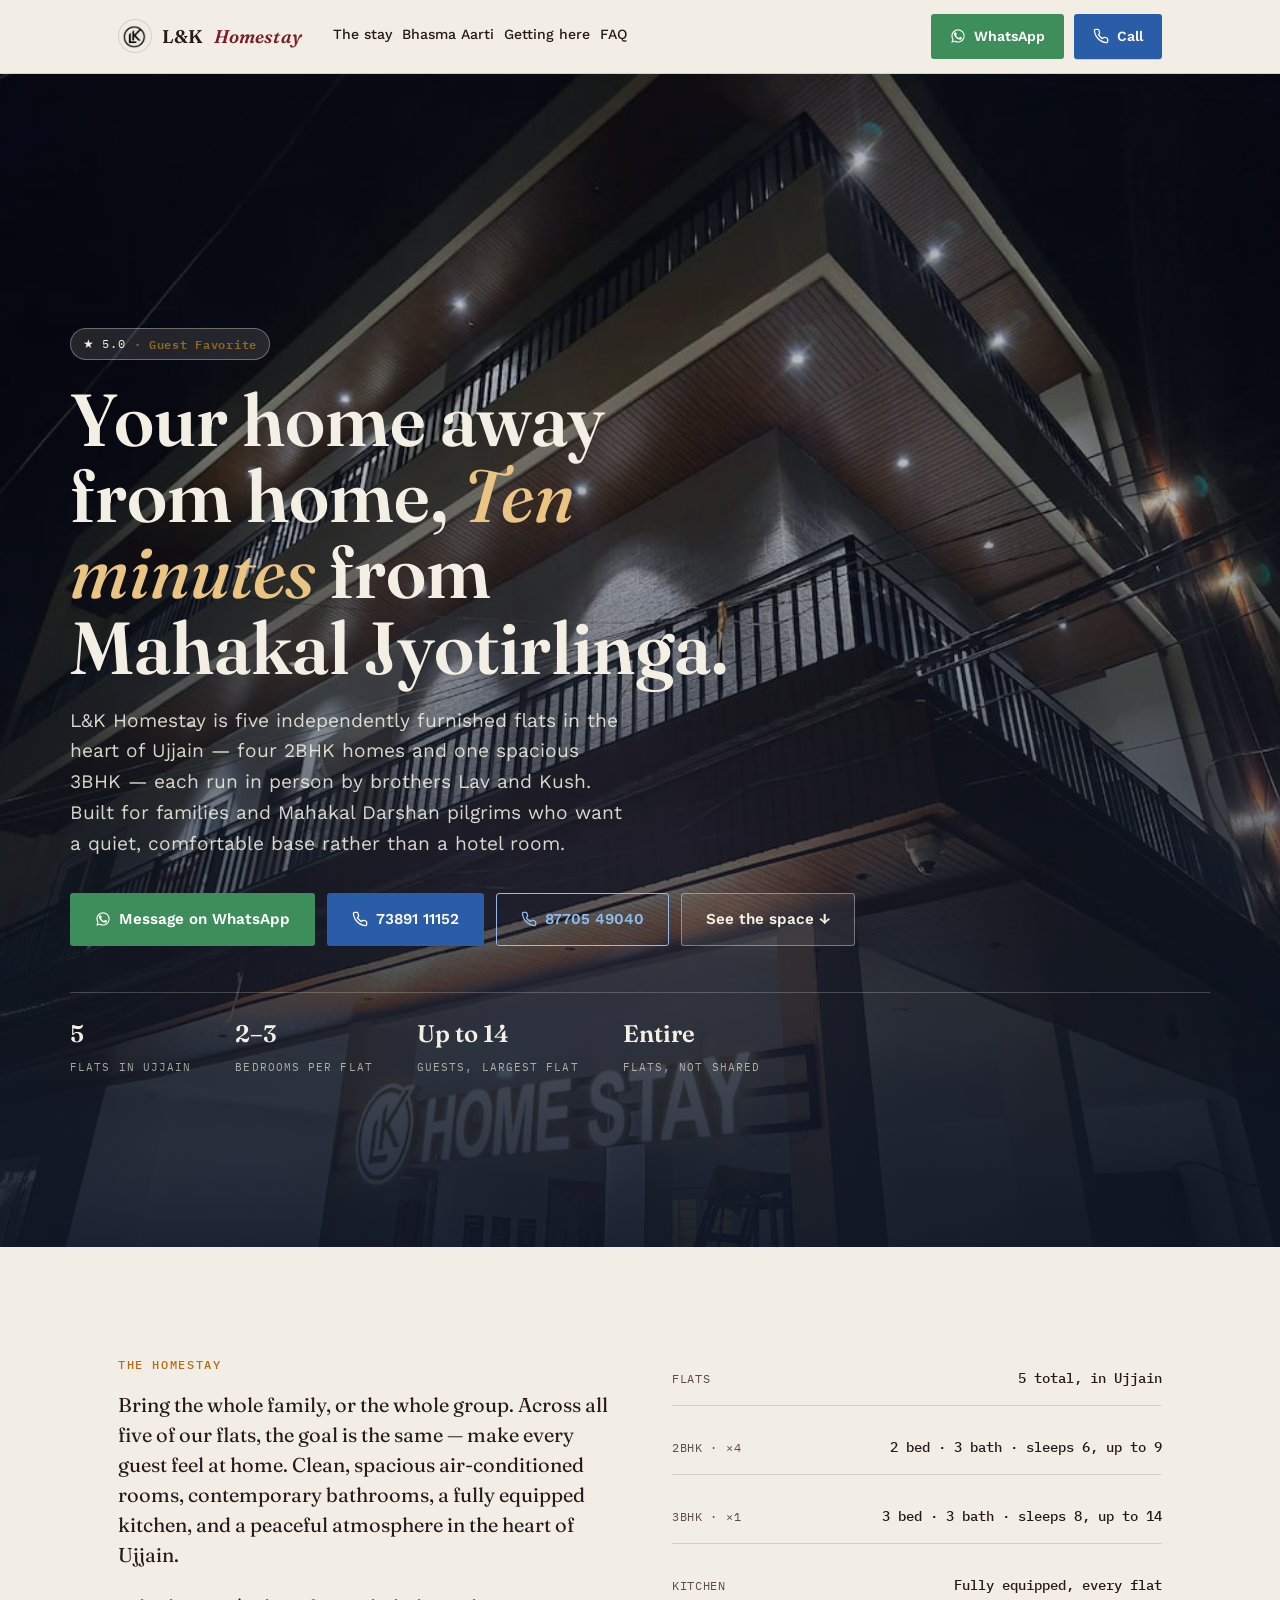
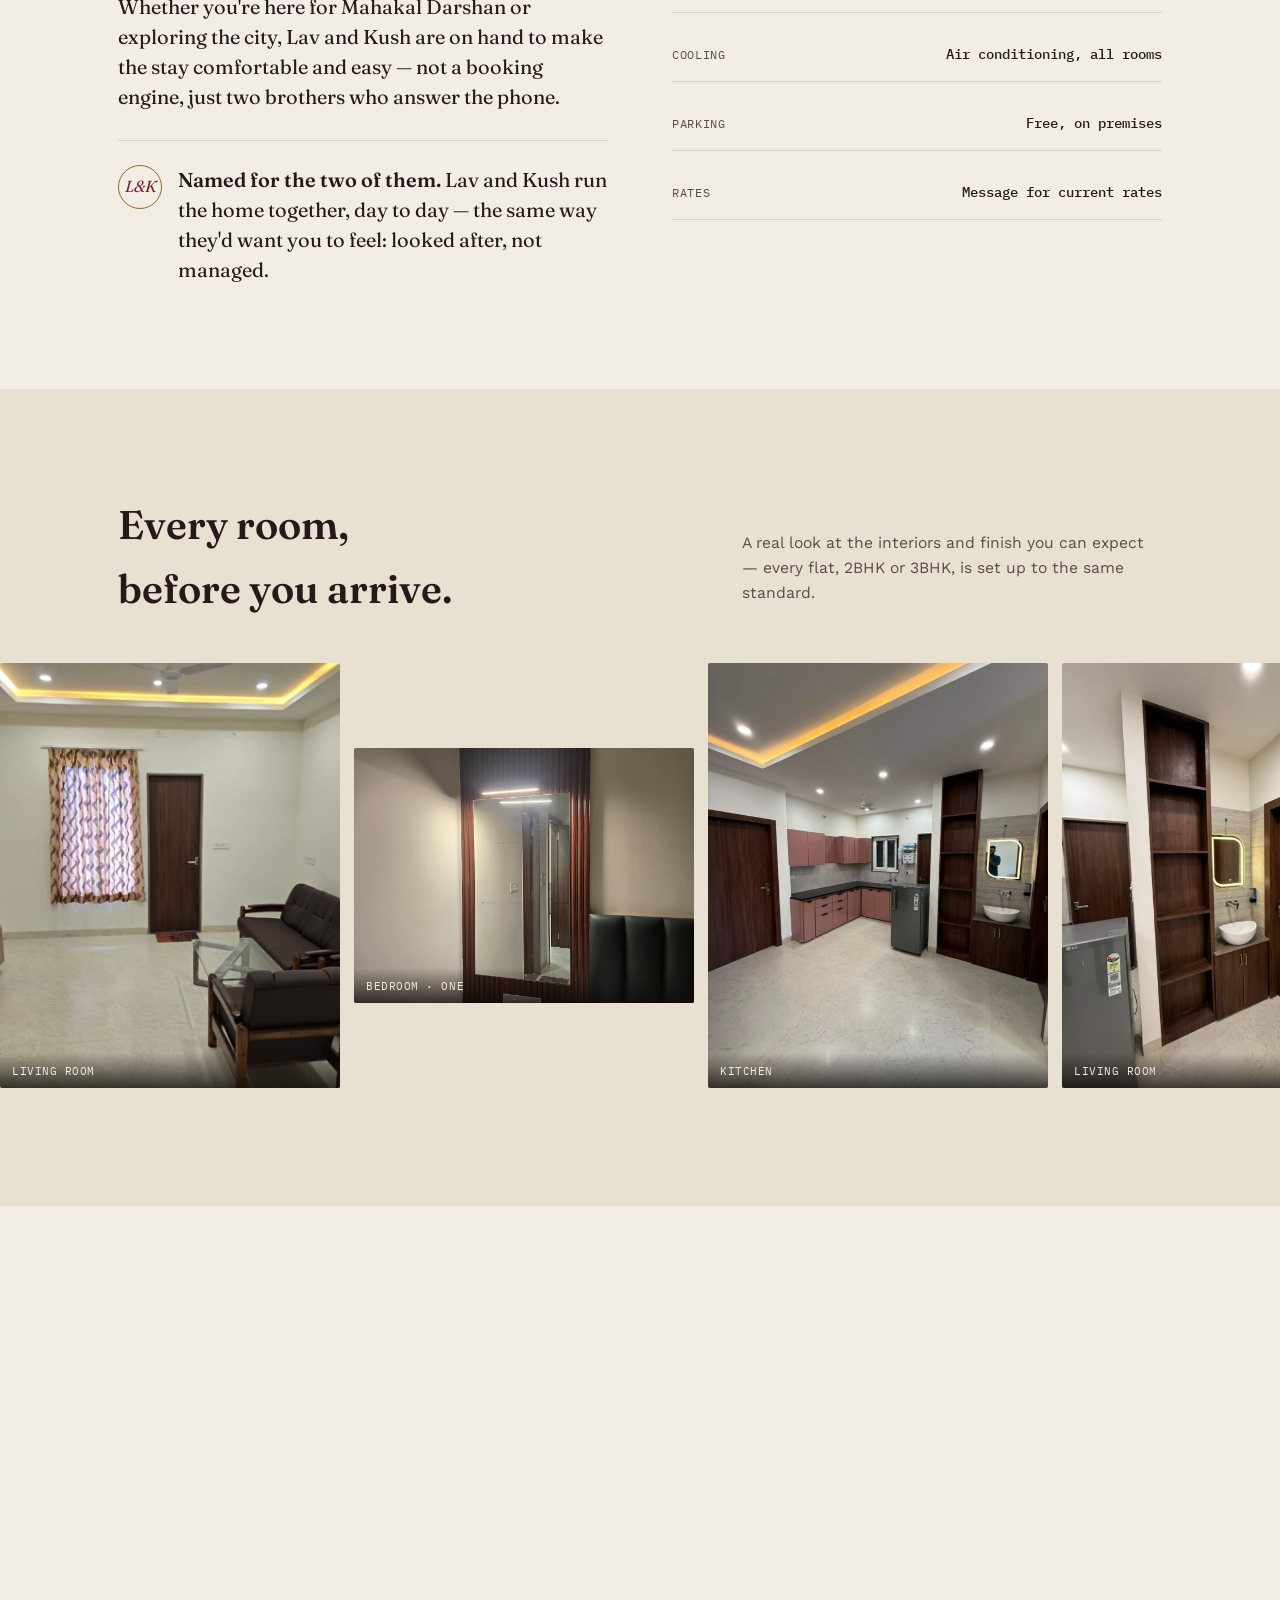
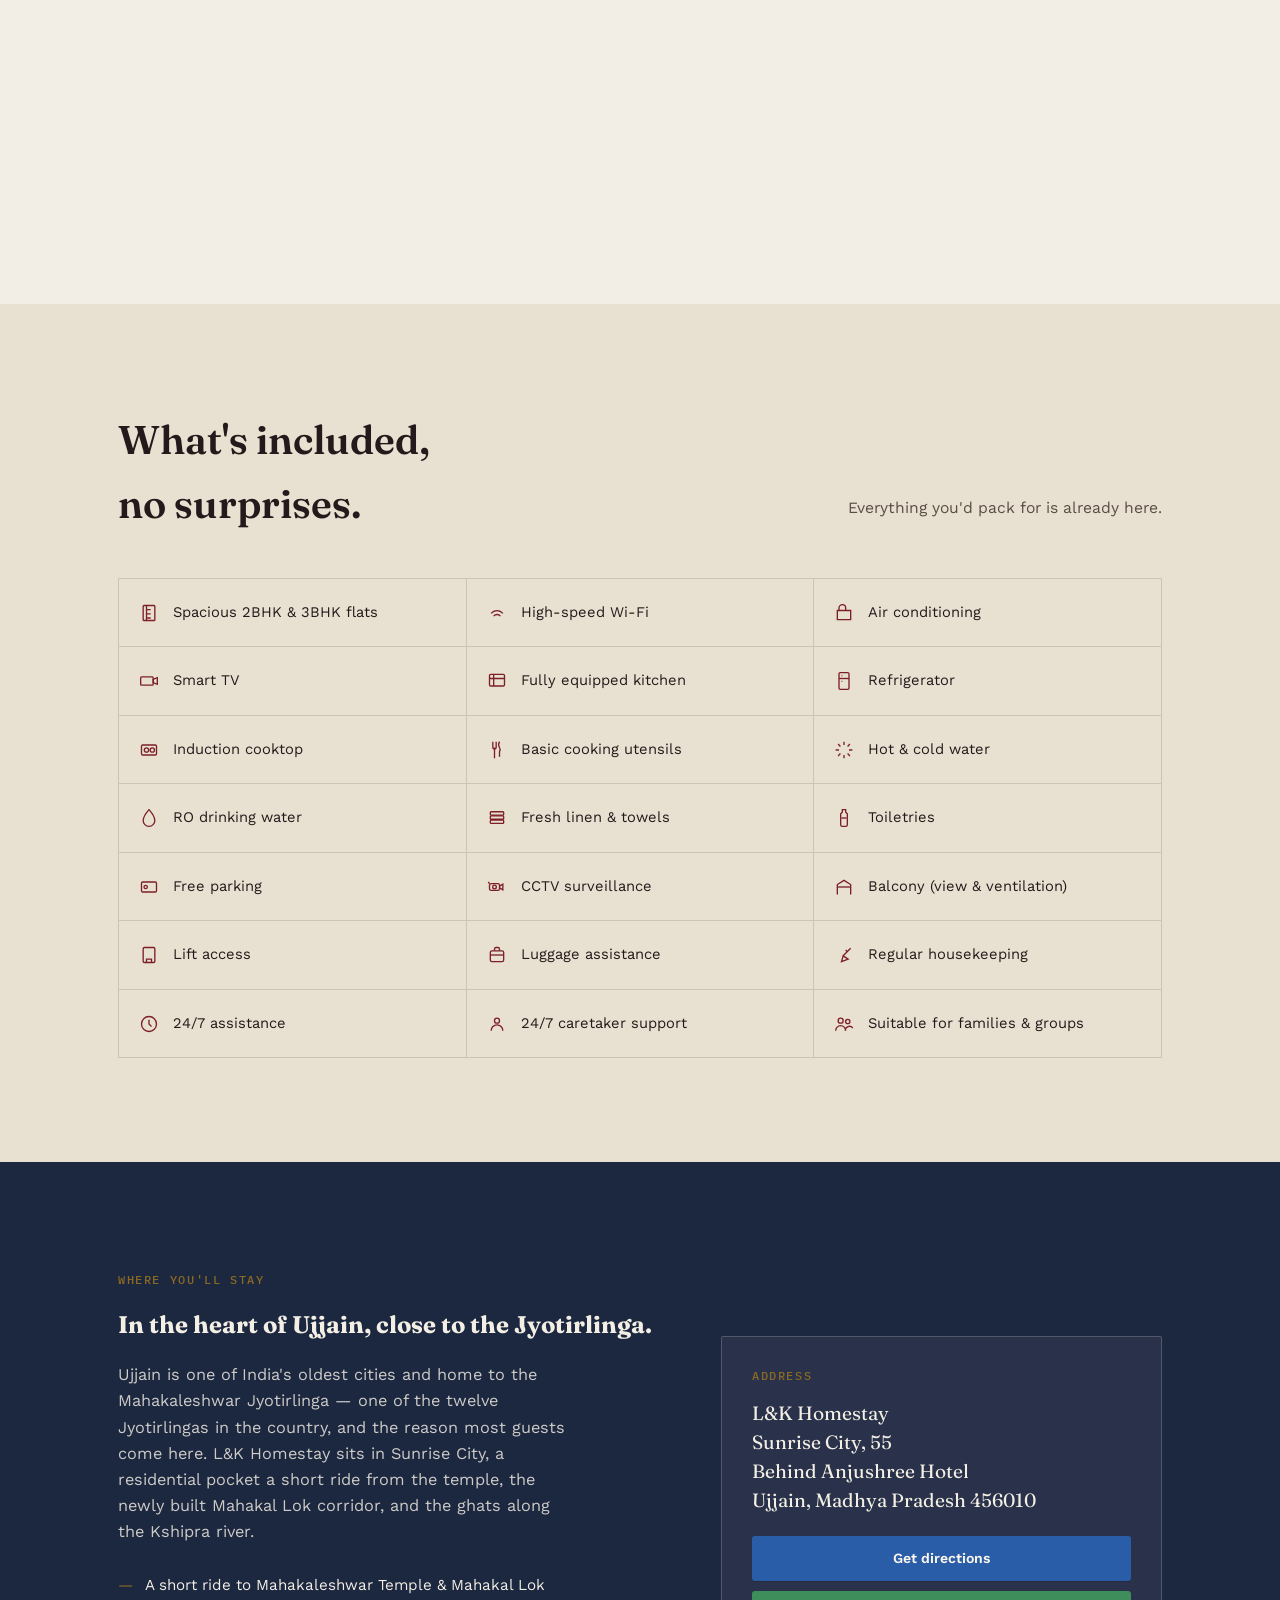
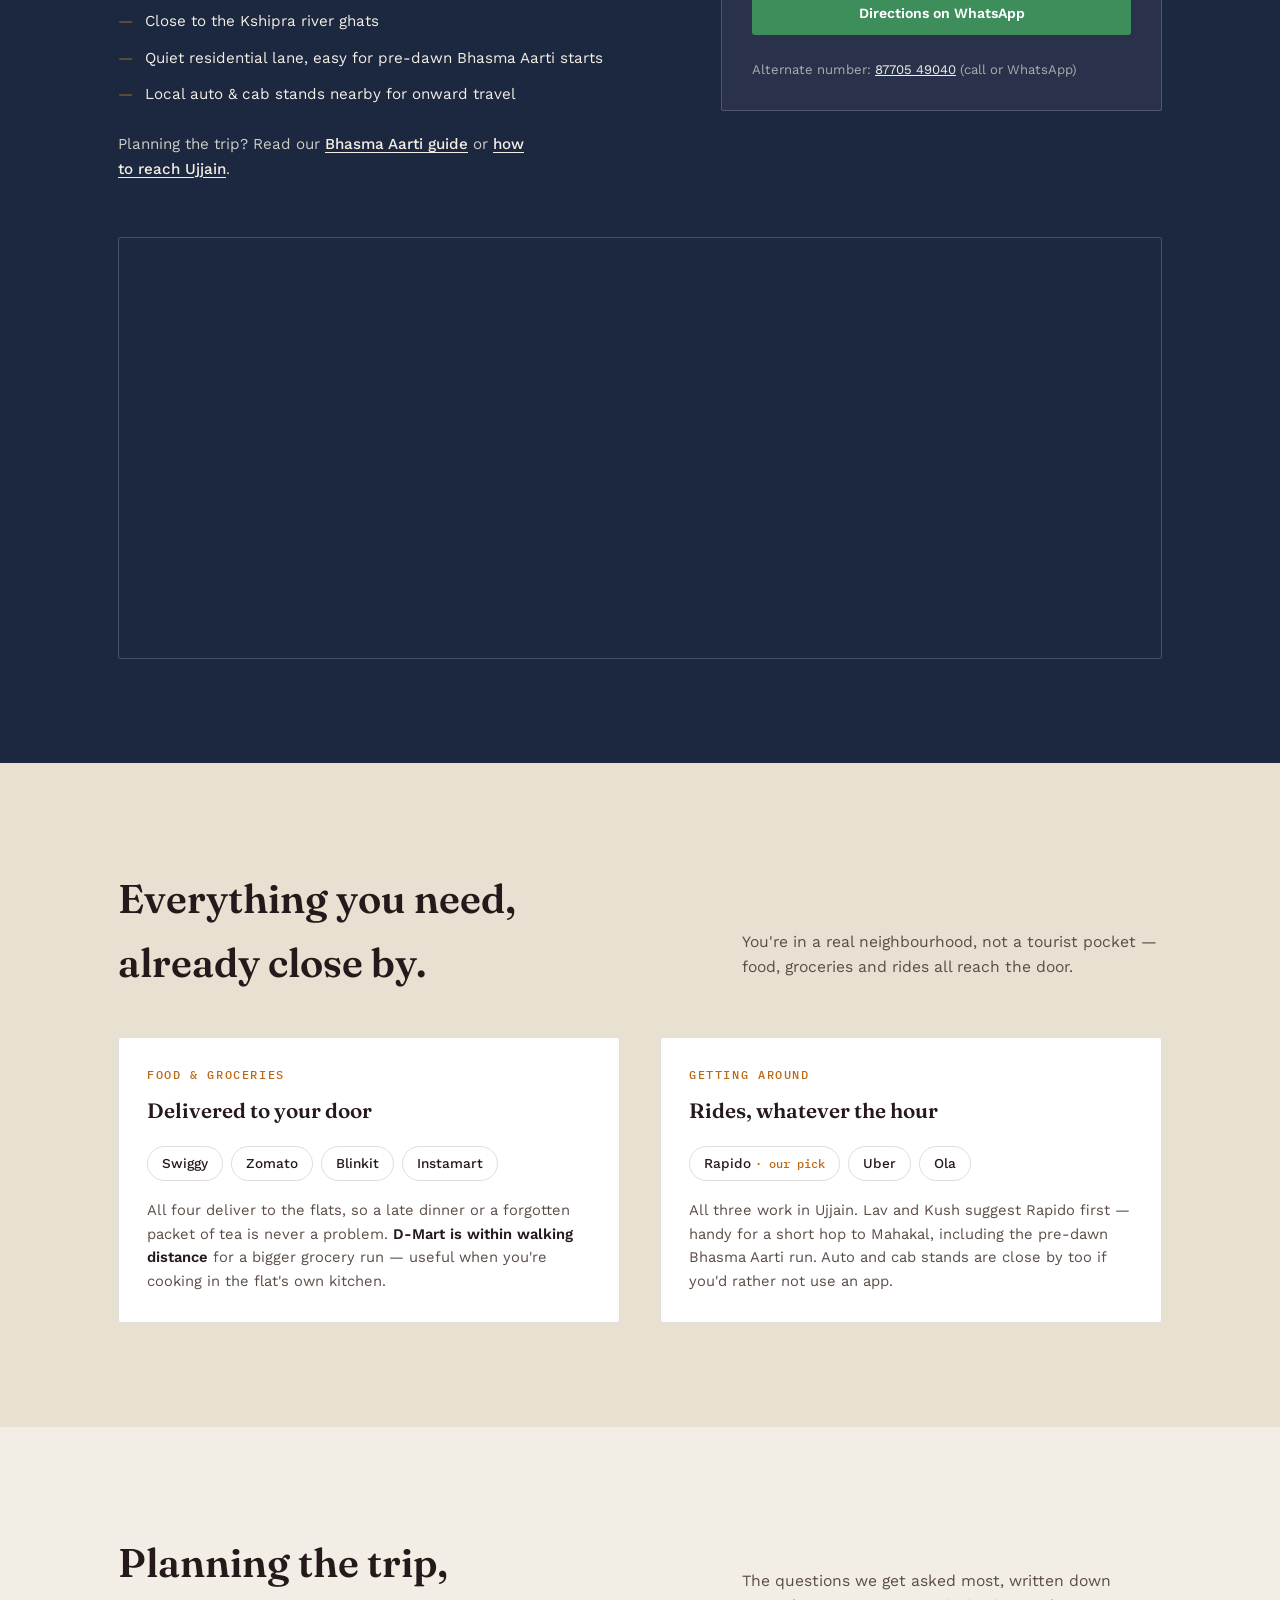
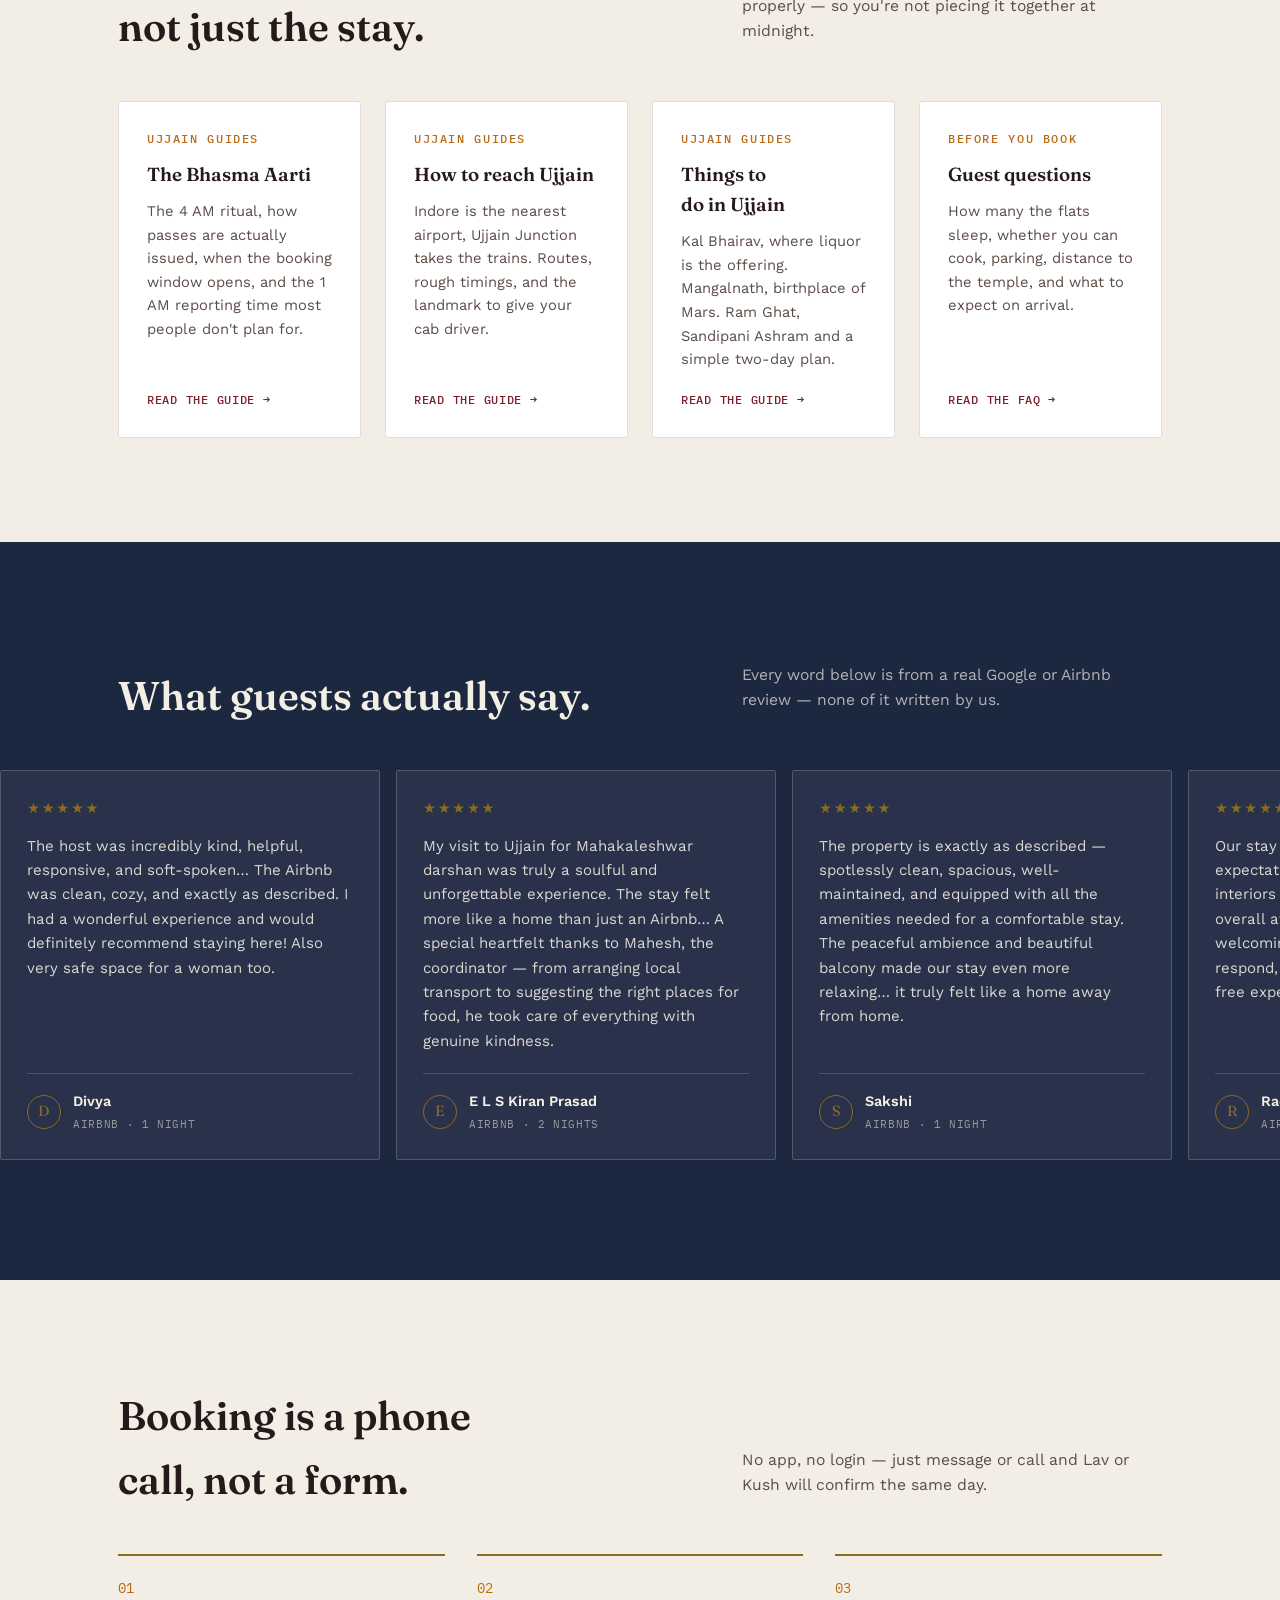
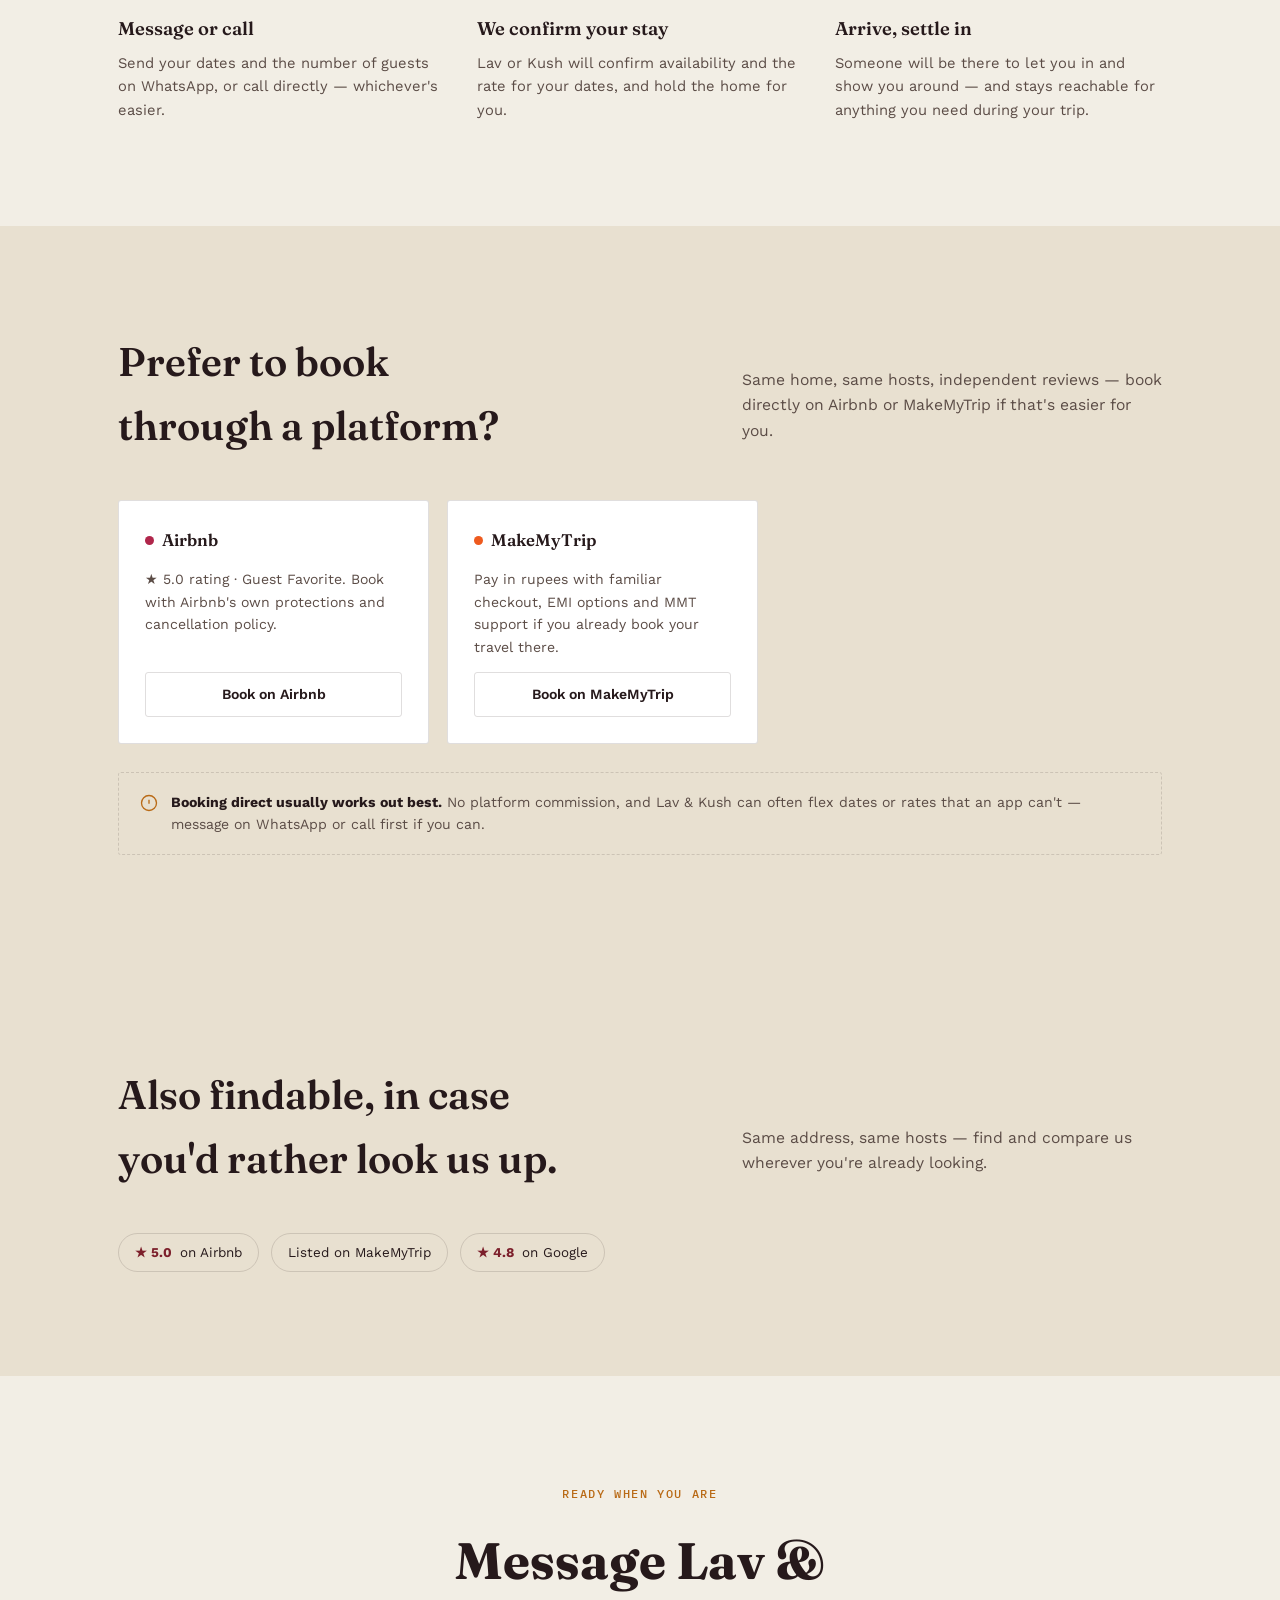
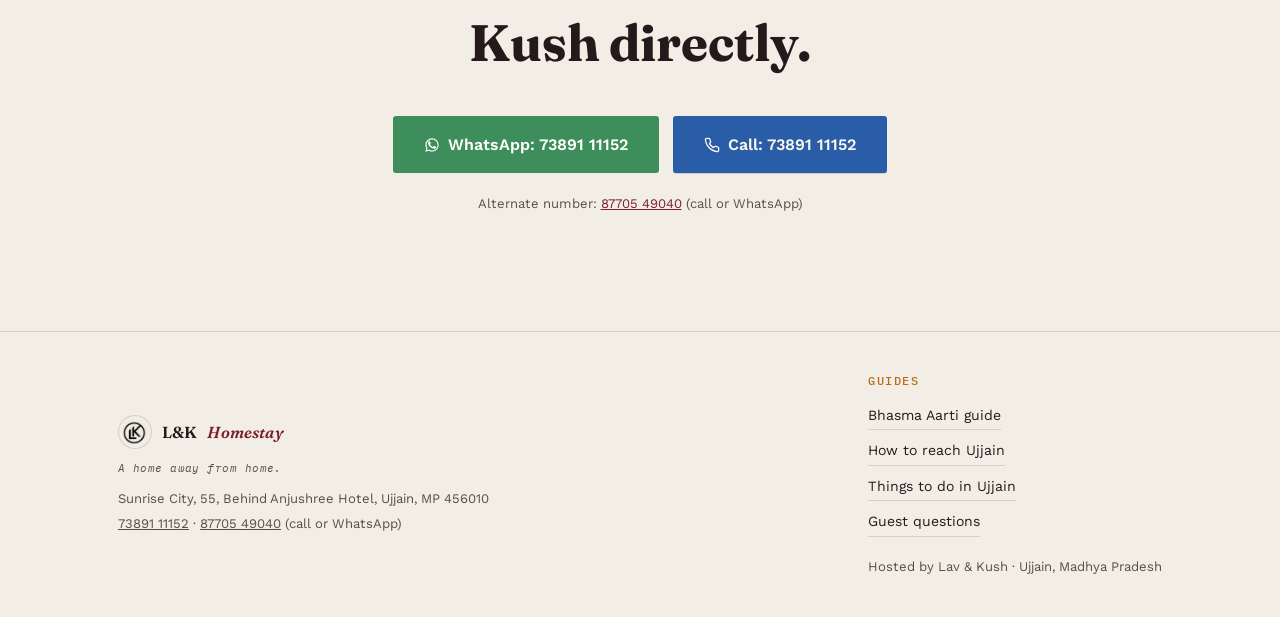
==== commit 60e51d77: "Add a things-to-do guide for Ujjain Targets the trip-planning cluster the OTAs serve badly: Kal Bhai" ====
--- a/index.html
+++ b/index.html
@@ -326,6 +326,14 @@
         <span class="go">Read the guide &rarr;</span>
       </a>
 
+
+      <a class="guide-card" href="things-to-do-in-ujjain.html">
+        <span class="eyebrow">Ujjain guides</span>
+        <h3>Things to do in Ujjain</h3>
+        <p>Kal Bhairav, where liquor is the offering. Mangalnath, birthplace of Mars. Ram Ghat, Sandipani Ashram and a simple two-day plan.</p>
+        <span class="go">Read the guide &rarr;</span>
+      </a>
+
       <a class="guide-card" href="faq.html">
         <span class="eyebrow">Before you book</span>
         <h3>Guest questions</h3>
@@ -504,6 +512,7 @@
       <span class="eyebrow">Guides</span>
       <a href="bhasma-aarti.html">Bhasma Aarti guide</a>
       <a href="how-to-reach-ujjain.html">How to reach Ujjain</a>
+      <a href="things-to-do-in-ujjain.html">Things to do in Ujjain</a>
       <a href="faq.html">Guest questions</a>
       <p style="margin-top:10px;">Hosted by Lav &amp; Kush &middot; Ujjain, Madhya Pradesh</p>
     </nav>
--- a/styles.css
+++ b/styles.css
@@ -566,8 +566,10 @@
 
   /* ---------- trip guides (homepage) ---------- */
   .guide-grid {
-    display: grid; grid-template-columns: repeat(3, 1fr);
-    gap: clamp(16px,2.5vw,24px);
+    display: grid; gap: clamp(16px,2.5vw,24px);
+    /* auto-fit so the row rebalances as guides are added, instead of
+       leaving an orphan card on a row of its own */
+    grid-template-columns: repeat(auto-fit, minmax(240px, 1fr));
   }
   .guide-grid > * { min-width: 0; }
   .guide-card {
@@ -607,9 +609,7 @@
   .footer-nav a:hover { color: var(--maroon); border-color: var(--maroon); }
   .footer-nav .eyebrow { display: block; margin-bottom: 4px; }
 
-  @media (max-width: 860px) {
-    .guide-grid { grid-template-columns: 1fr; }
-  }
+
 
   /* ---------- top bar navigation ---------- */
   .topbar-left {
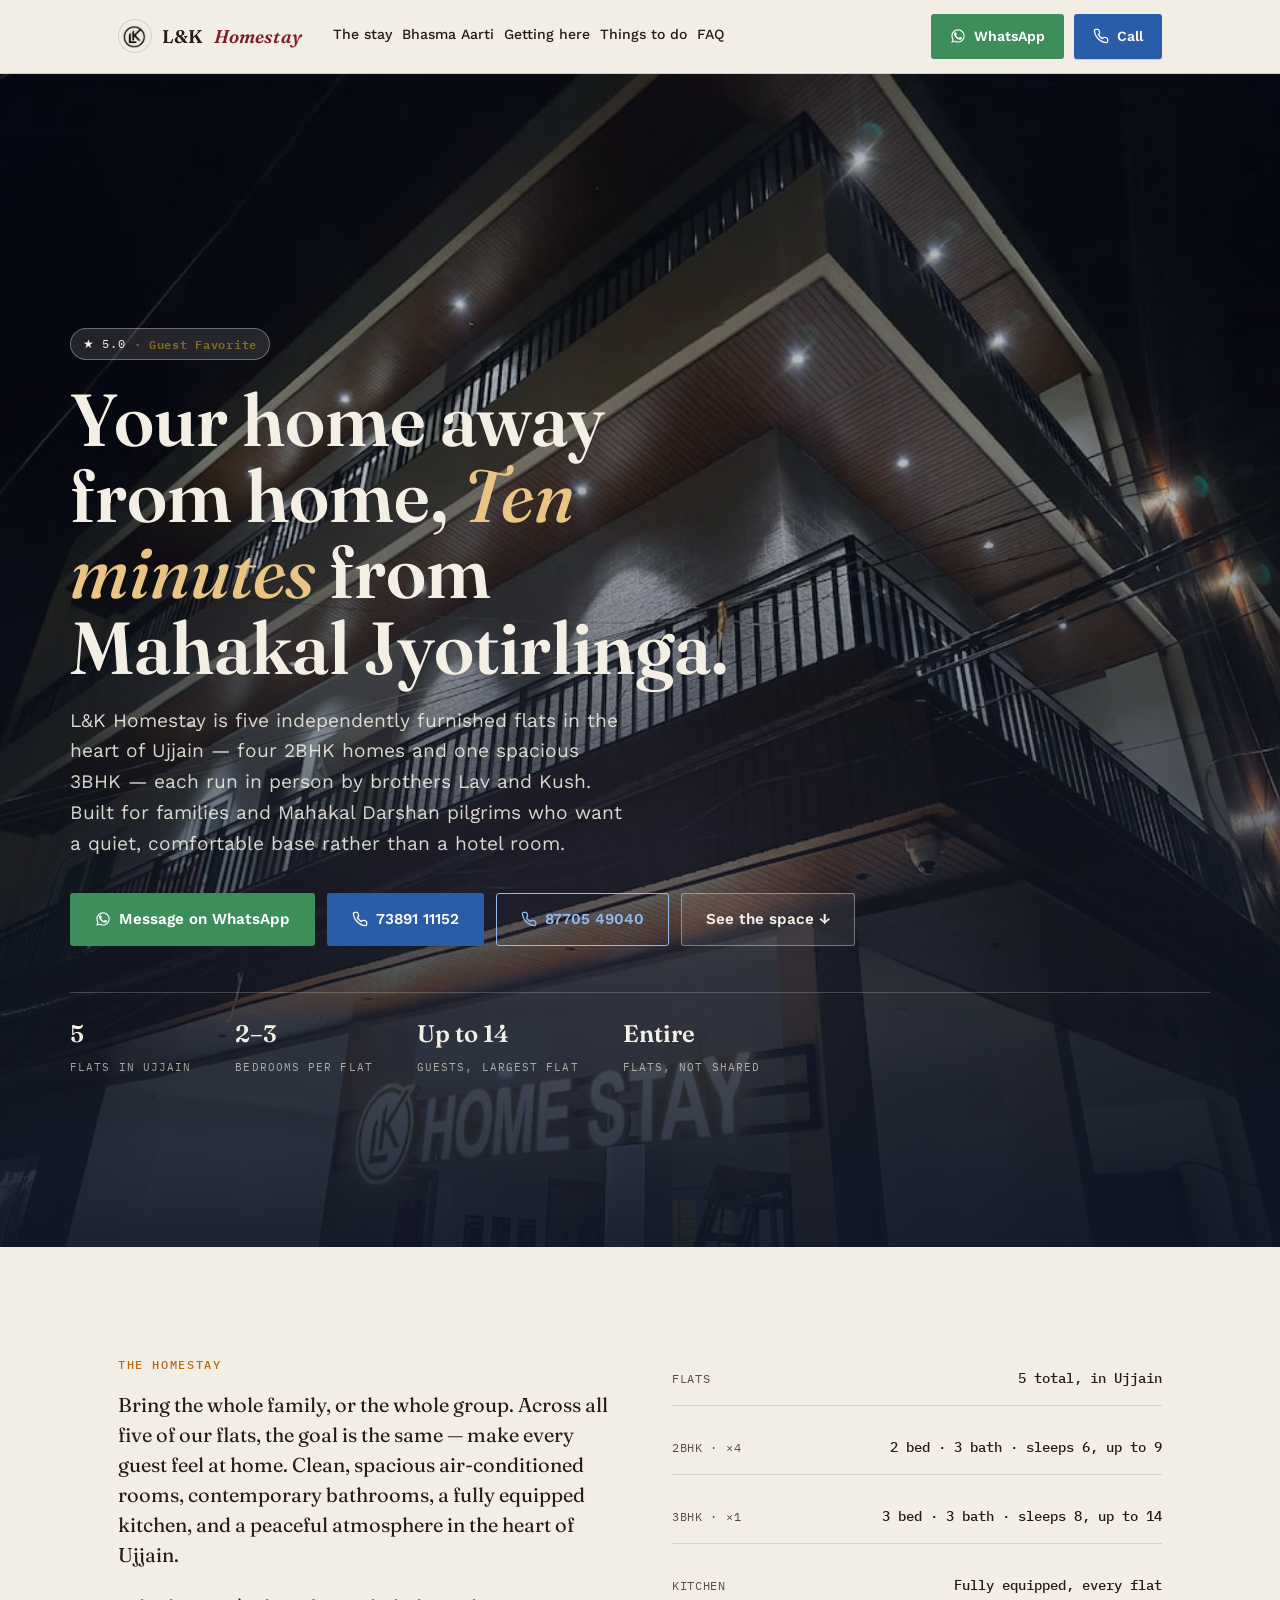
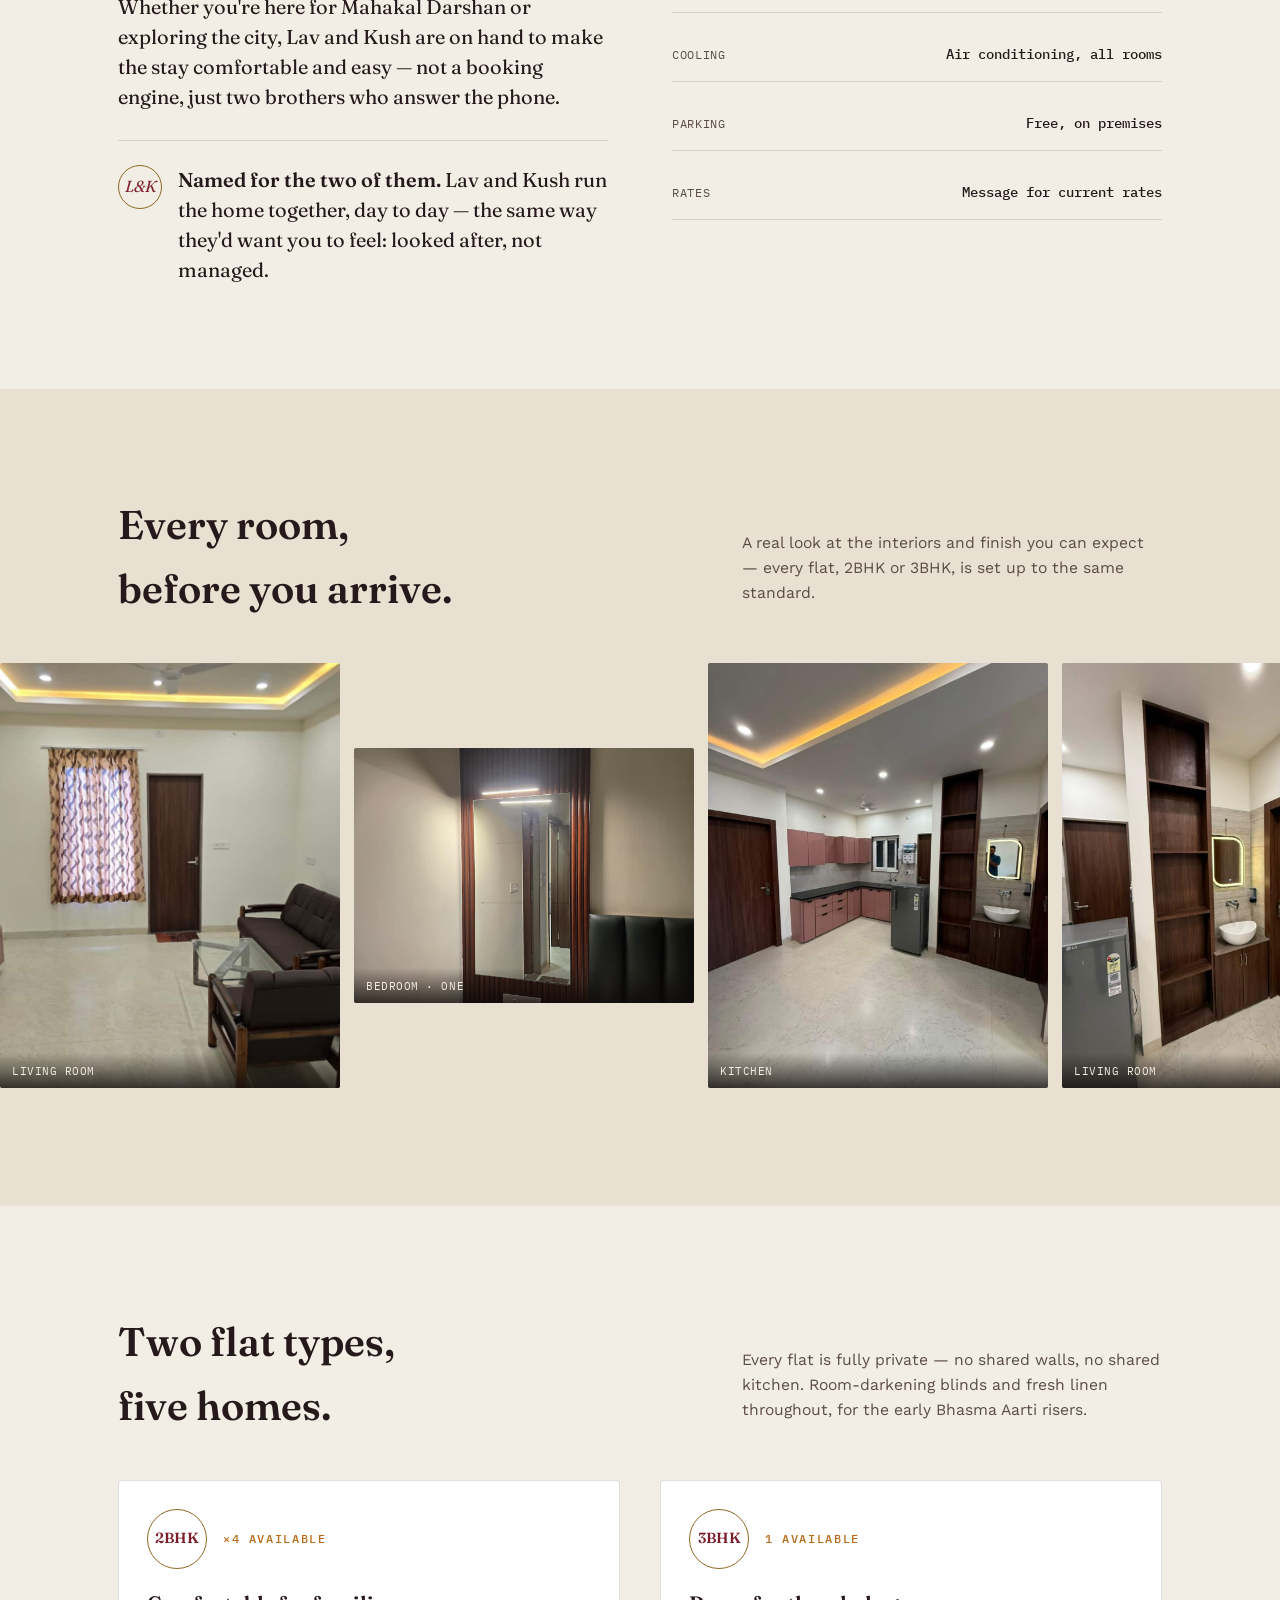
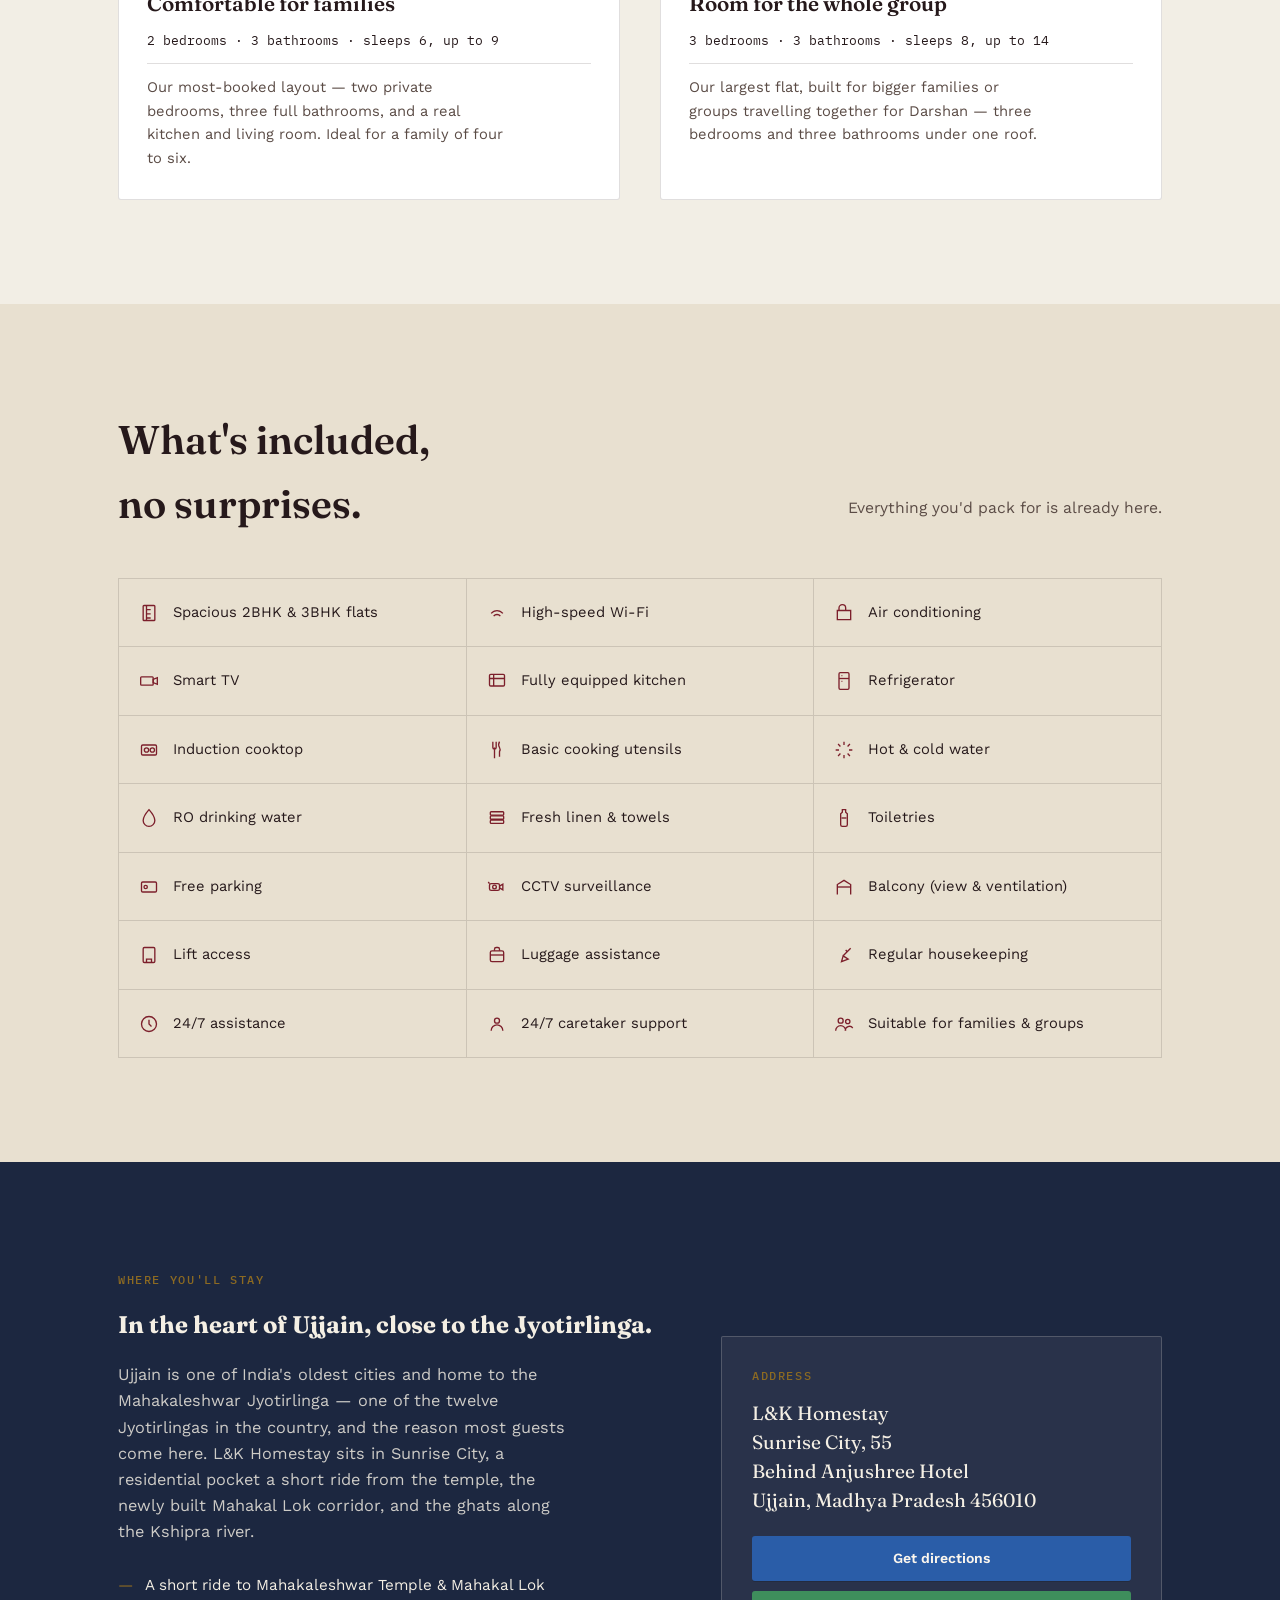
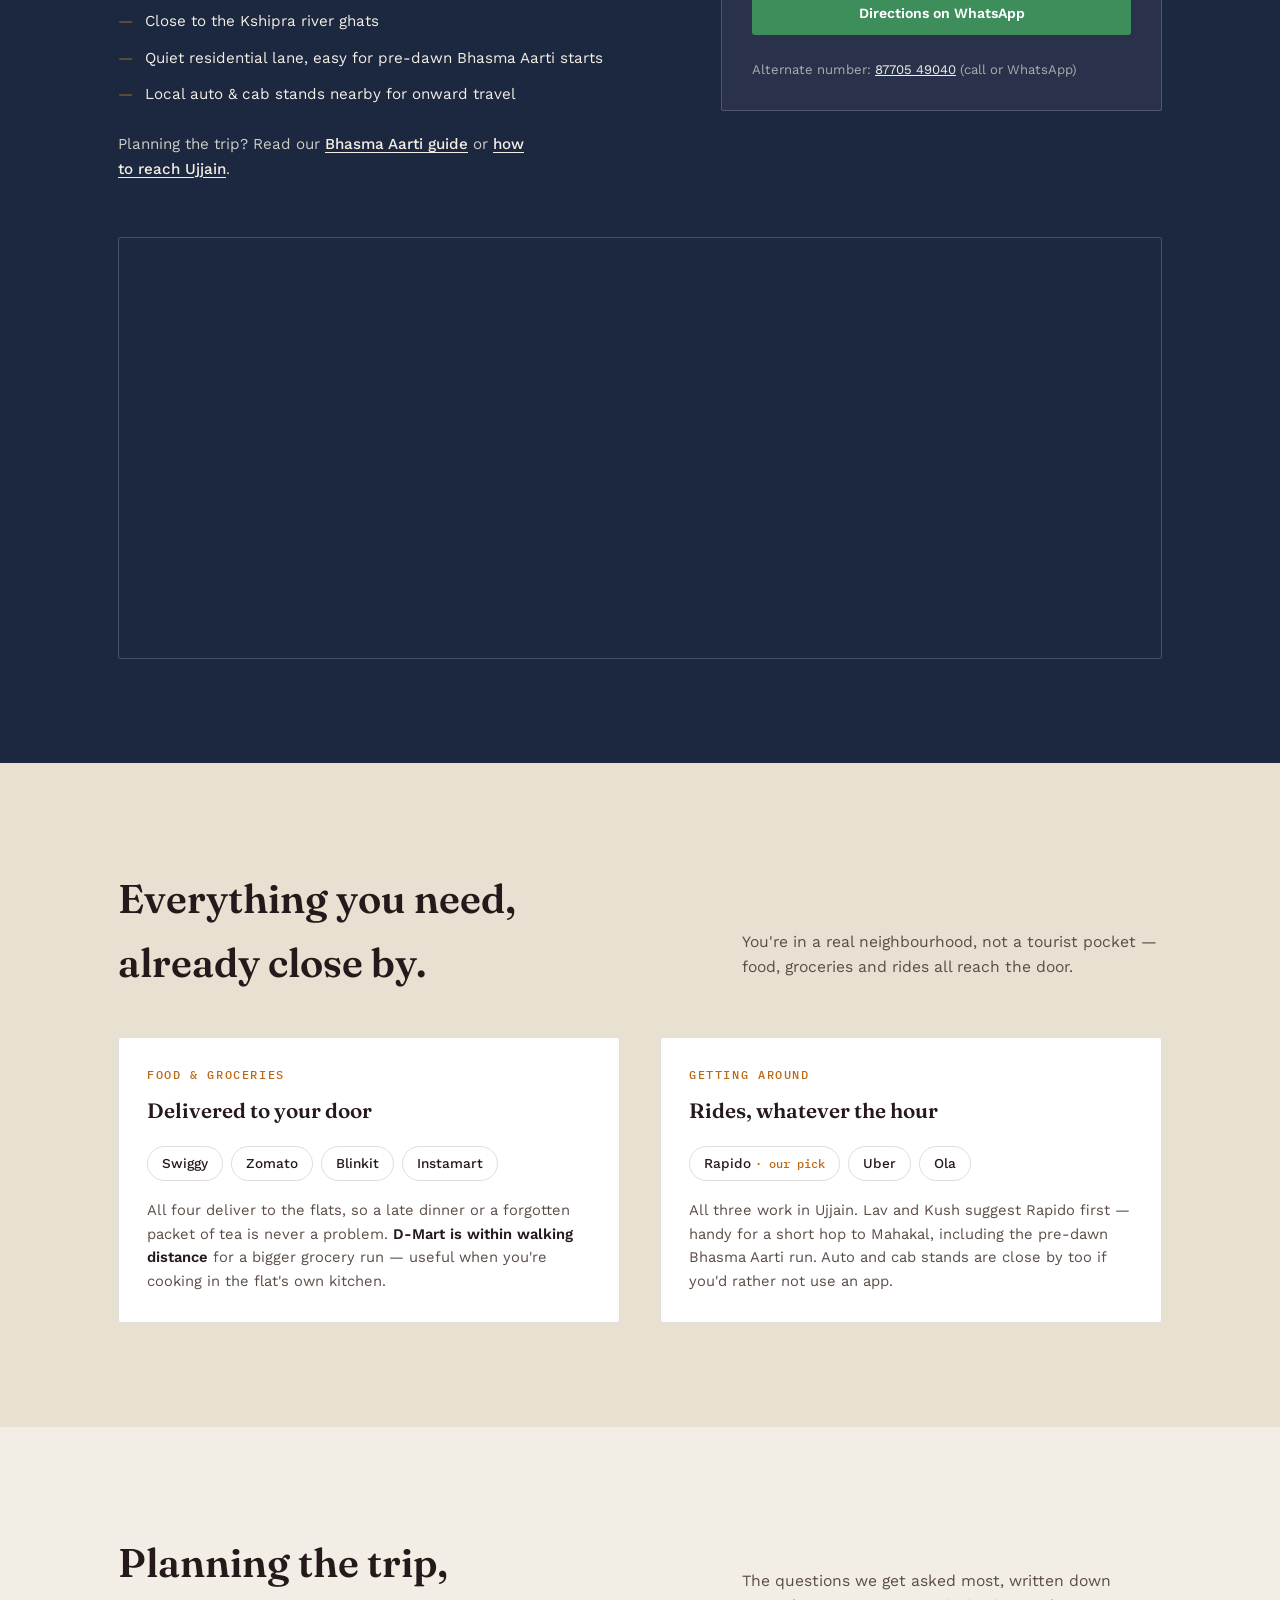
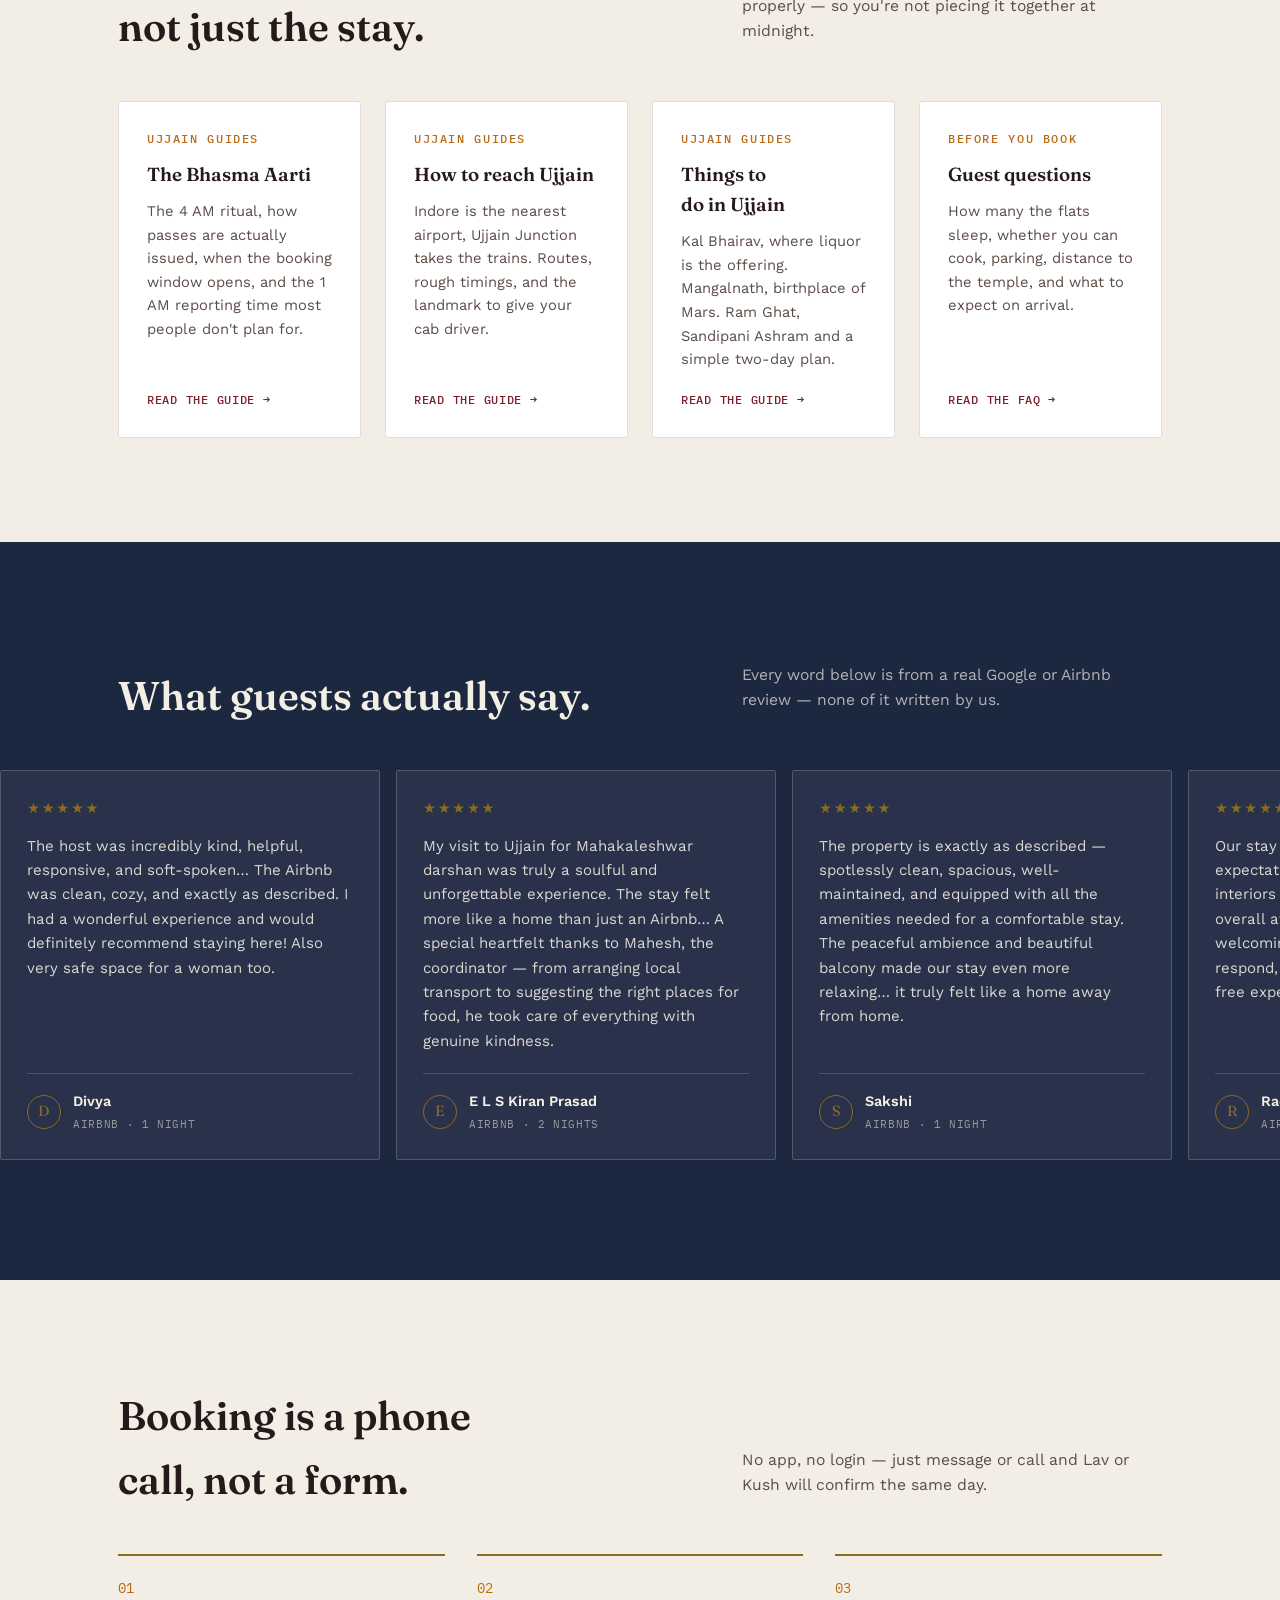
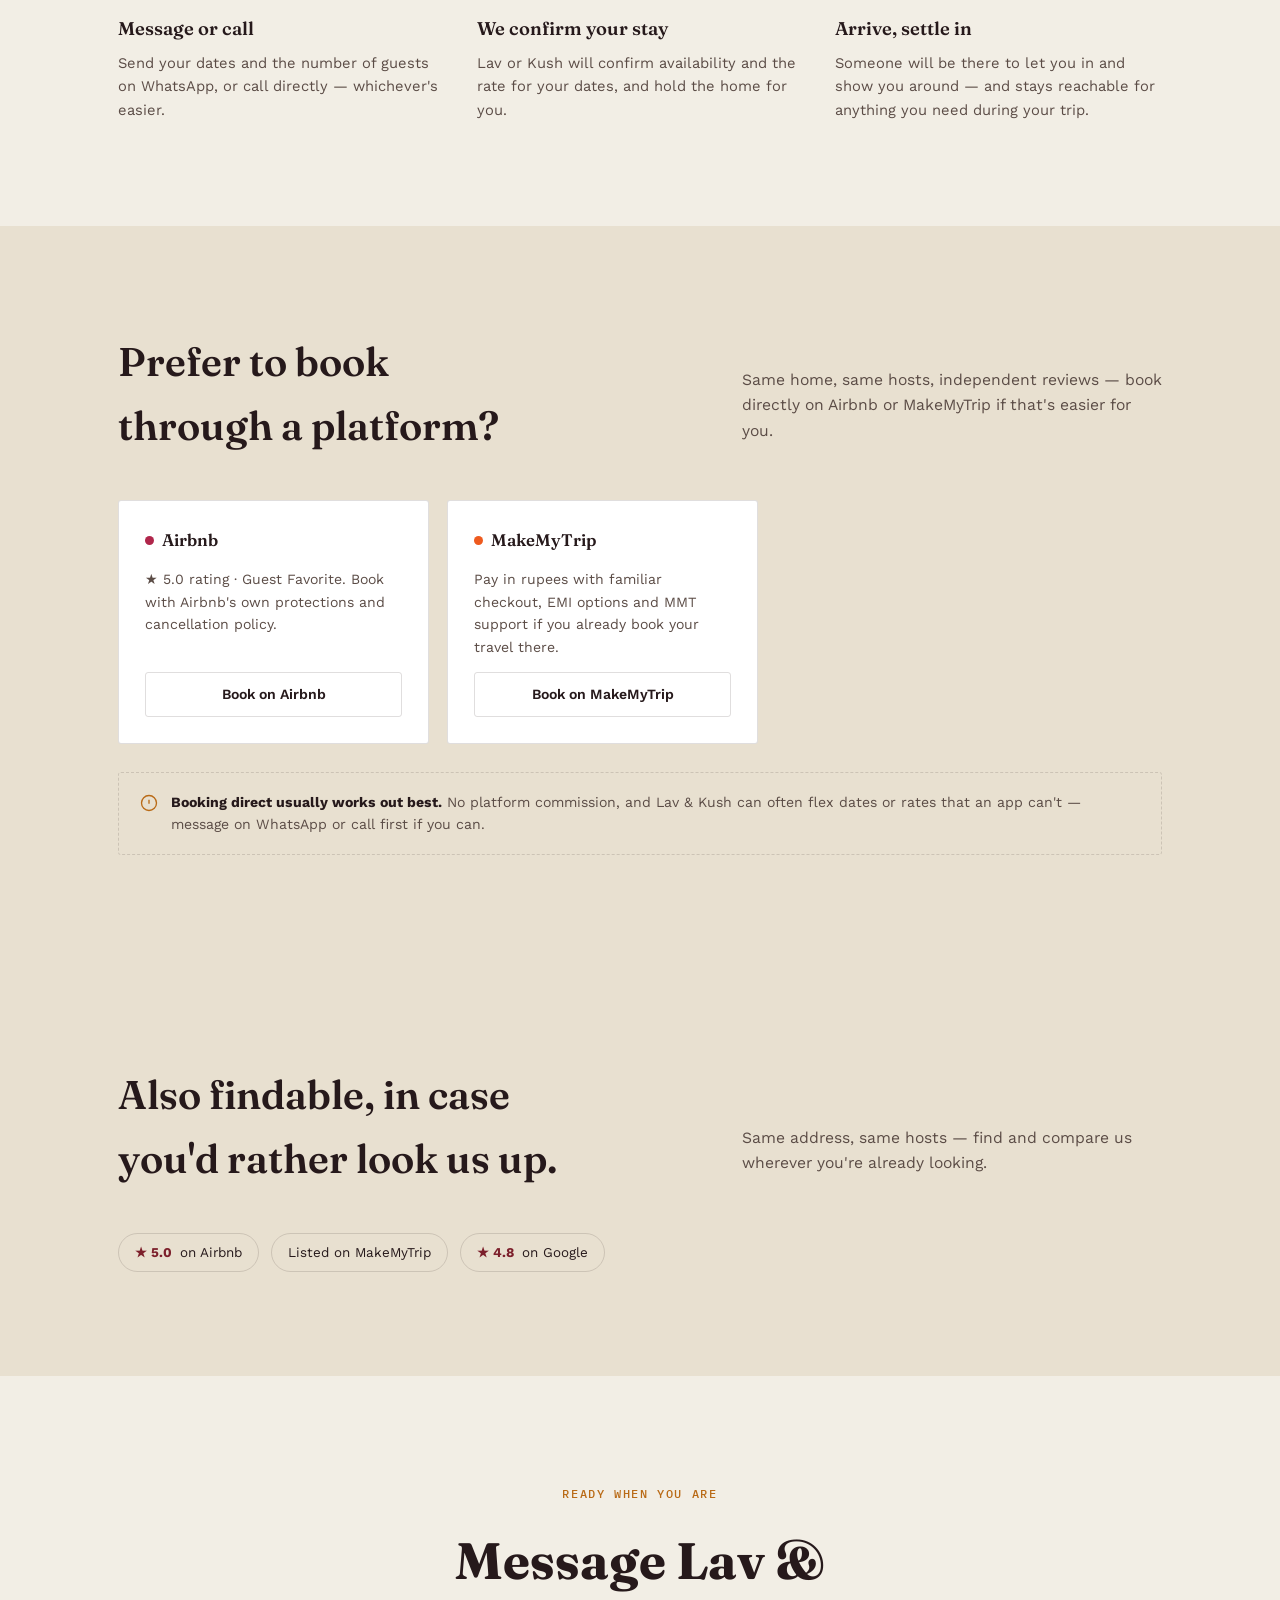
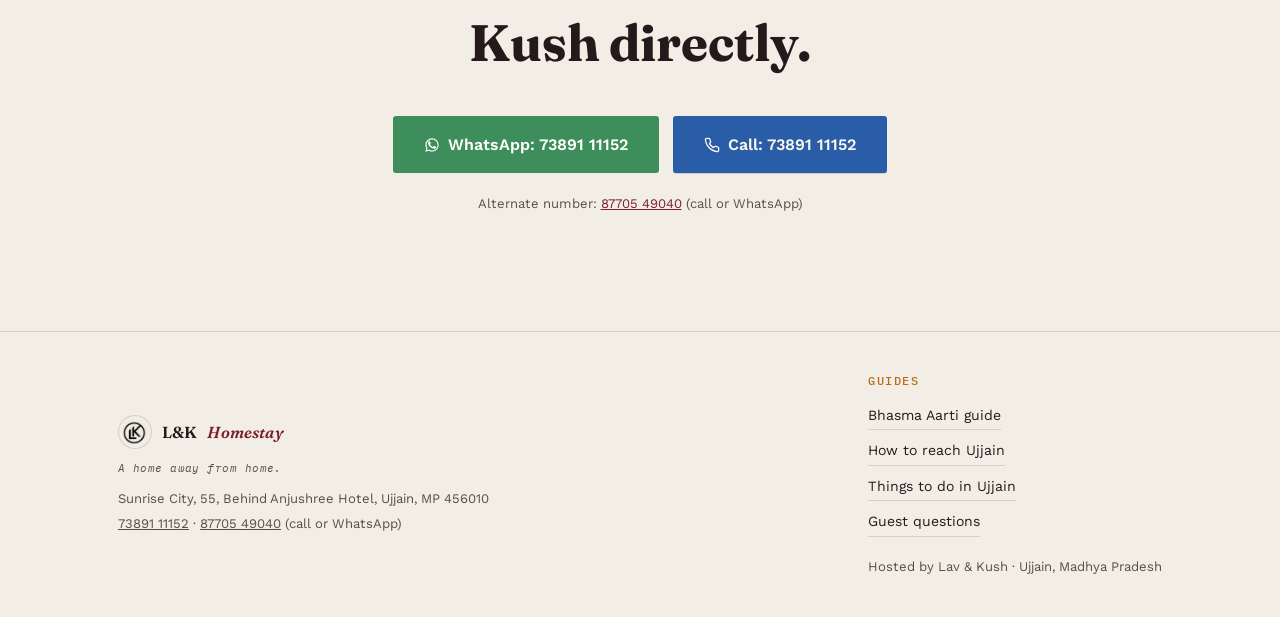
==== commit 4d4a52bb: "Add Things to do to the nav, and distances to the how-to-reach guide Nav now carries five items on e" ====
--- a/index.html
+++ b/index.html
@@ -79,11 +79,12 @@
   <div class="wrap">
     <a class="brand" href="index.html" style="text-decoration:none;"><img src="images/logo-mark.png" alt="" width="34" height="34">L&amp;K <em>Homestay</em></a>
     <nav class="topnav">
-      <a href="#stay">The stay</a>
-      <a href="bhasma-aarti.html">Bhasma Aarti</a>
-      <a href="how-to-reach-ujjain.html">Getting here</a>
-      <a href="faq.html">FAQ</a>
-    </nav>
+        <a href="#stay">The stay</a>
+        <a href="bhasma-aarti.html">Bhasma Aarti</a>
+        <a href="how-to-reach-ujjain.html">Getting here</a>
+        <a href="things-to-do-in-ujjain.html">Things to do</a>
+        <a href="faq.html">FAQ</a>
+      </nav>
     <nav class="topbar-cta">
       <a class="btn btn-wa" href="https://wa.me/917389111152?text=Hi%20Lav%20%26%20Kush%2C%20I%27d%20like%20to%20check%20availability%20at%20L%26K%20Homestay" target="_blank" rel="noopener">
         <svg viewBox="0 0 24 24" fill="currentColor" aria-hidden="true"><path d="M17.472 14.382c-.297-.149-1.758-.867-2.03-.967-.273-.099-.471-.148-.67.15-.197.297-.767.966-.94 1.164-.173.199-.347.223-.644.075-.297-.15-1.255-.463-2.39-1.475-.883-.788-1.48-1.761-1.653-2.059-.173-.297-.018-.458.13-.606.134-.133.298-.347.446-.52.149-.174.198-.298.298-.497.099-.198.05-.371-.025-.52-.075-.149-.669-1.612-.916-2.207-.242-.579-.487-.5-.669-.51-.173-.008-.371-.01-.57-.01-.198 0-.52.074-.792.372-.272.297-1.04 1.016-1.04 2.479 0 1.462 1.065 2.875 1.213 3.074.149.198 2.096 3.2 5.077 4.487.709.306 1.262.489 1.694.625.712.227 1.36.195 1.871.118.571-.085 1.758-.719 2.006-1.413.248-.694.248-1.289.173-1.413-.074-.124-.272-.198-.57-.347z"/><path d="M12.04 2C6.58 2 2.13 6.45 2.13 11.91c0 1.81.48 3.55 1.38 5.08L2 22l5.16-1.48a9.9 9.9 0 0 0 4.88 1.28h.004c5.46 0 9.91-4.45 9.91-9.91C21.95 6.45 17.5 2 12.04 2zm0 18.13h-.003a8.2 8.2 0 0 1-4.19-1.15l-.3-.18-3.11.89.9-3.04-.2-.32a8.2 8.2 0 0 1-1.26-4.42c0-4.55 3.7-8.25 8.26-8.25 2.2 0 4.28.86 5.84 2.42a8.2 8.2 0 0 1 2.42 5.84c0 4.55-3.71 8.26-8.27 8.26z"/></svg>
--- a/styles.css
+++ b/styles.css
@@ -686,3 +686,13 @@
     margin-top: 10px; font-size: 0.82rem; color: var(--ink-soft);
     font-family: 'IBM Plex Mono', monospace; line-height: 1.5;
   }
+
+  /* With five nav items the row scrolls on phones. Fade the right edge so the
+     last item reads as "swipe for more" rather than as clipped/broken. Applied
+     only below the width where the row stops scrolling. */
+  @media (max-width: 470px) {
+    .topbar .topnav {
+      -webkit-mask-image: linear-gradient(to right, #000 86%, transparent 100%);
+              mask-image: linear-gradient(to right, #000 86%, transparent 100%);
+    }
+  }
